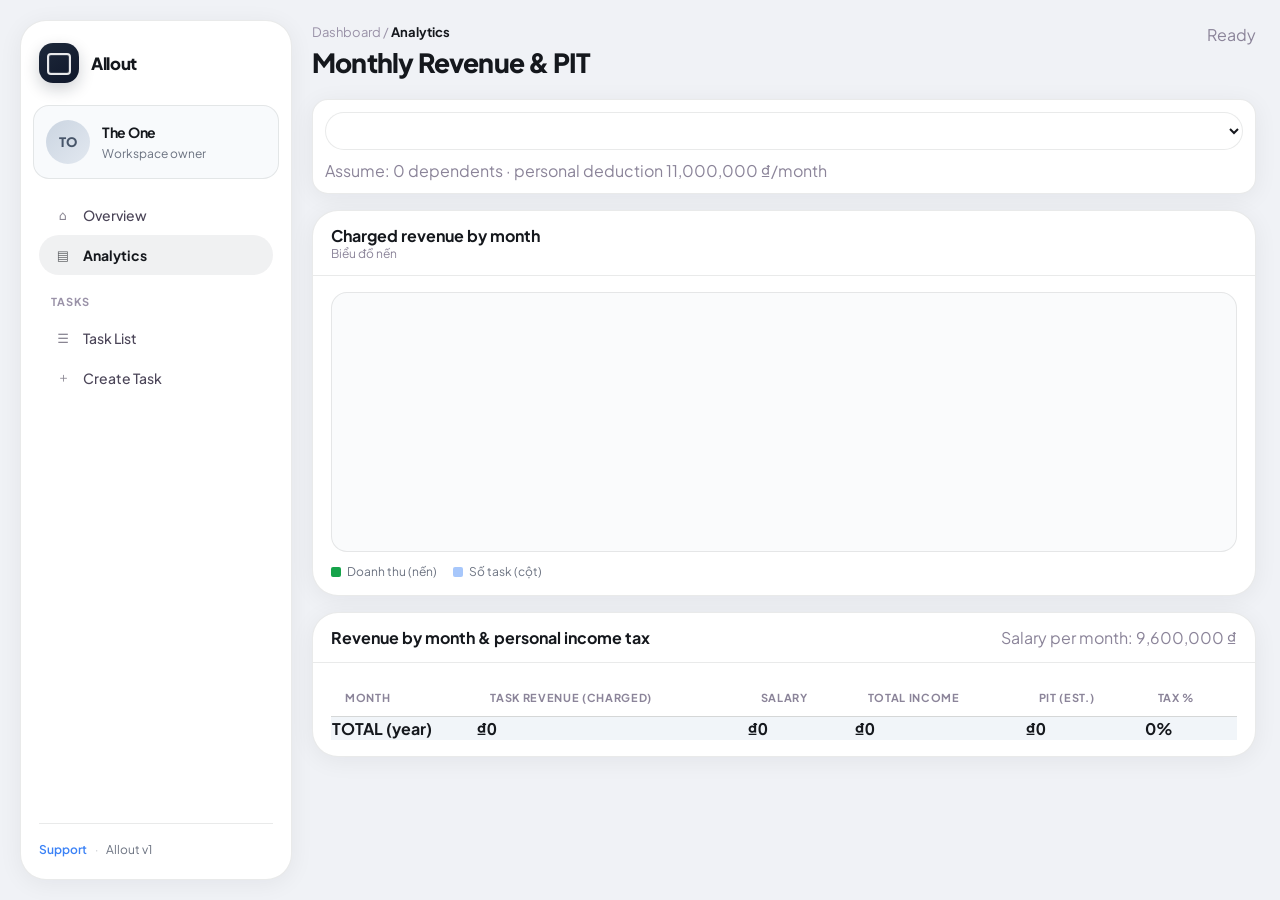
==== analytics.html @ 6cf0bbc7 "update ui" ====
<!doctype html>
<html lang="vi">
  <head>
    <meta charset="utf-8" />
    <meta name="viewport" content="width=device-width, initial-scale=1" />
    <title>Analytics · Monthly Revenue & PIT</title>
    
    <link rel="preconnect" href="https://fonts.googleapis.com" />
    <link rel="preconnect" href="https://fonts.gstatic.com" crossorigin />
    <link href="https://fonts.googleapis.com/css2?family=Plus+Jakarta+Sans:wght@400;500;600;700;800&display=swap" rel="stylesheet" />
    <link rel="stylesheet" href="app-theme.css" />

  </head>
  <body>
    <div class="layout">
      <!-- Sidebar -->
      <aside class="side">
        <div class="brand">
          <div class="logo logo--wallet" aria-hidden="true"></div>
          <span>Allout</span>
        </div>
        <div class="side-user">
          <div class="side-user__avatar" aria-hidden="true">TO</div>
          <div class="side-user__meta">
            <b class="side-user__name">The One</b>
            <span class="side-user__role">Workspace owner</span>
          </div>
        </div>
        <nav class="nav nav--stack">
          <a href="index.html"
            ><span class="nav__ic" aria-hidden="true">⌂</span> Overview</a
          >
          <a class="active" href="analytics.html"
            ><span class="nav__ic" aria-hidden="true">▤</span> Analytics</a
          >
          <h4>Tasks</h4>
          <a href="task.html"
            ><span class="nav__ic" aria-hidden="true">☰</span> Task List</a
          >
          <a href="task-new.html"
            ><span class="nav__ic" aria-hidden="true">＋</span> Create Task</a
          >
        </nav>
        <div class="side-foot">
          <a href="mailto:" class="side-foot__link">Support</a>
          <span class="side-foot__sep">·</span>
          <span>Allout v1</span>
        </div>
      </aside>

      <!-- Main -->
      <main class="content">
        <header class="page-head">
          <div>
            <div class="breadcrumbs">Dashboard / <b>Analytics</b></div>
            <h1 class="page-head__title">Monthly Revenue & PIT</h1>
          </div>
          <div class="muted" id="status">Loading…</div>
        </header>

        <!-- Filters -->
        <div class="filters">
          <select id="f_year"></select>
          <span class="muted"
            >Assume: 0 dependents · personal deduction 11,000,000 ₫/month</span
          >
        </div>

        <section class="panel" style="margin-bottom: 16px">
          <div class="panel-head">
            <div>
              <b>Charged revenue by month</b>
              <div class="muted" style="font-size: 12px">Biểu đồ nến</div>
            </div>
          </div>
          <div class="panel-body">
            <svg
              id="monthCandles"
              class="chart"
              viewBox="0 0 640 260"
              preserveAspectRatio="xMidYMid meet"
              role="img"
              aria-label="Doanh thu task theo tháng"></svg>
            <div class="chart-legend">
              <span><i></i> Doanh thu (nến)</span>
              <span><i class="sec"></i> Số task (cột)</span>
            </div>
          </div>
        </section>

        <section class="panel">
          <div class="panel-head">
            <b>Revenue by month & personal income tax</b>
            <span class="muted">Salary per month: 9,600,000 ₫</span>
          </div>
          <div class="panel-body table-wrap">
            <table>
              <thead>
                <tr>
                  <th>Month</th>
                  <th>Task revenue (charged)</th>
                  <th>Salary</th>
                  <th>Total income</th>
                  <th>PIT (est.)</th>
                  <th>Tax %</th>
                </tr>
              </thead>
              <tbody id="tbody"></tbody>
              <tfoot>
                <tr>
                  <td>TOTAL (year)</td>
                  <td class="money" id="t_rev">₫0</td>
                  <td class="money" id="t_salary">₫0</td>
                  <td class="money" id="t_total">₫0</td>
                  <td class="money" id="t_pit">₫0</td>
                  <td id="t_pct">0%</td>
                </tr>
              </tfoot>
            </table>
          </div>
        </section>
      </main>
    </div>

    <!-- Loader -->
    <div id="loader" class="loader" aria-live="polite" aria-busy="true">
      <div class="box">
        <div class="ring"></div>
        <div class="txt">Đang tải dữ liệu…</div>
      </div>
    </div>

    <script>
      // ====== CONFIG ======
      const PROJECT_URL = "https://zuitnapveubnhjumvdnt.supabase.co";
      const ANON_KEY =
        "eyJhbGciOiJIUzI1NiIsInR5cCI6IkpXVCJ9.eyJpc3MiOiJzdXBhYmFzZSIsInJlZiI6Inp1aXRuYXB2ZXVibmhqdW12ZG50Iiwicm9sZSI6ImFub24iLCJpYXQiOjE3NjAxMTcwMjEsImV4cCI6MjA3NTY5MzAyMX0.rjhf7gSNaATuKCuVBYBgVA8wmUisSyTcM25Qeexj5Gg";
      const BASE = `${PROJECT_URL}/rest/v1`;
      const HEADERS = { apikey: ANON_KEY, Authorization: `Bearer ${ANON_KEY}` };

      const SALARY_PER_MONTH = 9_600_000;
      const PERSONAL_DEDUCTION = 11_000_000; // per month

      let ROWS = [];

      // ====== Init ======
      init();
      async function init() {
        bindYearChange();
        await load();
      }

      function bindYearChange() {
        document.getElementById("f_year").addEventListener("change", paint);
      }

      // ====== Loader helpers ======
      function setLoading(on) {
        const L = document.getElementById("loader");
        L.classList.toggle("show", !!on);
        setStatus(on ? "Loading…" : "Ready");
      }
      function setStatus(t) {
        const el = document.getElementById("status");
        if (el) el.textContent = t;
      }

      // ====== Fetch ======
      async function load() {
        try {
          setLoading(true);
          const url = new URL(`${BASE}/task`);
          url.searchParams.set(
            "select",
            "id,date,price,is_charged"
          );
          url.searchParams.set("order", "date.asc");
          const res = await fetch(url, { headers: HEADERS });
          if (!res.ok) throw new Error("HTTP " + res.status);
          ROWS = await res.json();
          buildYearOptions(ROWS);
          paint();
        } catch (e) {
          console.error(e);
          setStatus("❌ API error: " + e.message);
        } finally {
          setLoading(false);
        }
      }

      function monthKey(d) {
        if (!d) return "";
        const dt = new Date(d + (String(d).length > 10 ? "" : "T00:00:00"));
        if (isNaN(dt)) return "";
        return `${dt.getFullYear()}-${String(dt.getMonth() + 1).padStart(
          2,
          "0"
        )}`;
      }
      function yearOf(d) {
        if (!d) return "";
        const dt = new Date(d + (String(d).length > 10 ? "" : "T00:00:00"));
        return isNaN(dt) ? "" : String(dt.getFullYear());
      }
      function prettyYM(y, m) {
        return `${String(m).padStart(2, "0")}/${y}`;
        }

      function buildYearOptions(rows) {
        const years = Array.from(
          new Set(rows.filter((r) => r.date).map((r) => yearOf(r.date)))
        )
          .filter(Boolean)
          .map((x) => +x)
          .sort((a, b) => b - a);
        const curYear = new Date().getFullYear();
        if (!years.includes(curYear)) years.unshift(curYear);

        const sel = document.getElementById("f_year");
        sel.innerHTML = years
          .map((y) => `<option value="${y}">${y}</option>`)
          .join("");
        sel.value = String(curYear);
      }

      // ====== PIT (Vietnam progressive, monthly, no dependents) ======
      function calcPITMonthly(gross) {
        const taxable = Math.max(0, (+gross || 0) - PERSONAL_DEDUCTION);
        if (taxable <= 0) return 0;
        const B = [
          [0, 5_000_000, 0.05],
          [5_000_000, 10_000_000, 0.1],
          [10_000_000, 18_000_000, 0.15],
          [18_000_000, 32_000_000, 0.2],
          [32_000_000, 52_000_000, 0.25],
          [52_000_000, 80_000_000, 0.3],
          [80_000_000, Infinity, 0.35],
        ];
        let tax = 0;
        for (const [l, u, rate] of B) {
          if (taxable > l) {
            const amt = Math.min(taxable, u) - l;
            tax += amt * rate;
          } else {
            break;
          }
        }
        return tax;
      }

      /** Nến doanh thu tháng + cột số task (đã charge) */
      function monthlyCandlestickChart(sel, seriesRev, seriesCnt, labels) {
        const svg = document.querySelector(sel);
        if (!svg) return;
        const W = 640;
        const H = 260;
        const P = 36;
        const splitY = 198;
        const volTop = 208;
        const volBot = H - 22;
        const n = seriesRev.length;
        svg.setAttribute("viewBox", `0 0 ${W} ${H}`);
        svg.innerHTML = "";
        if (n === 0) return;

        const ohlc = seriesRev.map((c, i) => {
          const o = i > 0 ? seriesRev[i - 1] : c;
          const h = Math.max(o, c) * 1.03 + (Math.max(o, c) === 0 ? 1 : 0);
          const l = Math.max(0, Math.min(o, c) * 0.97);
          return { o, c, h, l };
        });
        const maxH = Math.max(1, ...ohlc.map((x) => x.h));
        const maxVol = Math.max(1, ...seriesCnt);

        const xAt = (i) =>
          P + (n <= 1 ? (W - P * 2) / 2 : (i / (n - 1)) * (W - P * 2));
        const yPrice = (v) => splitY - 10 - (v / maxH) * (splitY - P - 18);
        const yVolBase = (v) => volBot - (v / maxVol) * (volBot - volTop);

        for (let g = 0; g <= 4; g++) {
          const y = P + ((splitY - P - 18) * g) / 4;
          svg.insertAdjacentHTML(
            "beforeend",
            `<line class="grid-line" x1="${P}" y1="${y}" x2="${
              W - P
            }" y2="${y}" />`,
          );
        }
        svg.insertAdjacentHTML(
          "beforeend",
          `<line class="vol-axis" x1="${P}" y1="${volBot}" x2="${
            W - P
          }" y2="${volBot}" />`,
        );

        const slot = n <= 1 ? W - P * 2 : (W - P * 2) / (n - 1);
        const cw = Math.min(14, slot * 0.45);

        ohlc.forEach((x, i) => {
          const cx = xAt(i);
          const yHi = yPrice(x.h);
          const yLo = yPrice(x.l);
          const yO = yPrice(x.o);
          const yC = yPrice(x.c);
          const top = Math.min(yO, yC);
          const bot = Math.max(yO, yC);
          const up = x.c >= x.o;
          const cls = up ? "candle-up" : "candle-down";
          svg.insertAdjacentHTML(
            "beforeend",
            `<line class="wick" x1="${cx}" y1="${yHi}" x2="${cx}" y2="${yLo}" />`,
          );
          const bh = Math.max(2.5, bot - top);
          svg.insertAdjacentHTML(
            "beforeend",
            `<rect class="${cls}" x="${cx - cw / 2}" y="${top}" width="${cw}" height="${bh}" rx="1.5" />`,
          );
          const vb = yVolBase(seriesCnt[i]);
          const vh = volBot - vb;
          svg.insertAdjacentHTML(
            "beforeend",
            `<rect class="vol-bar" x="${cx - cw / 2}" y="${vb}" width="${cw}" height="${vh}" rx="1" />`,
          );
        });

        labels.forEach((lab, i) => {
          const x = xAt(i);
          svg.insertAdjacentHTML(
            "beforeend",
            `<text x="${x}" y="${
              H - 5
            }" text-anchor="middle" font-size="9" fill="#8b8499">${lab}</text>`,
          );
        });
      }

      // ====== Paint ======
      function paint() {
        const year = +document.getElementById("f_year").value || new Date().getFullYear();
        const rows = ROWS.filter((r) => r.is_charged && yearOf(r.date) === String(year));

        const revByMonth = new Map();
        const cntByMonth = new Map();
        for (let m = 1; m <= 12; m++) {
          revByMonth.set(m, 0);
          cntByMonth.set(m, 0);
        }
        rows.forEach((r) => {
          if (!r.date) return;
          const dt = new Date(r.date + (String(r.date).length > 10 ? "" : "T00:00:00"));
          if (isNaN(dt)) return;
          const m = dt.getMonth() + 1;
          revByMonth.set(m, (revByMonth.get(m) || 0) + (+r.price || 0));
          cntByMonth.set(m, (cntByMonth.get(m) || 0) + 1);
        });

        const tb = document.getElementById("tbody");
        tb.innerHTML = "";

        let sumRev = 0;
        let sumSalary = 0;
        let sumTotal = 0;
        let sumPIT = 0;

        for (let m = 1; m <= 12; m++) {
          const rev = revByMonth.get(m) || 0;
          const sal = SALARY_PER_MONTH;
          const total = rev + sal;
          const pit = calcPITMonthly(total);
          const pct = total > 0 ? (pit / total) * 100 : 0;

          sumRev += rev;
          sumSalary += sal;
          sumTotal += total;
          sumPIT += pit;

          const tr = document.createElement("tr");
          tr.innerHTML = `
            <td>${prettyYM(year, m)}</td>
            <td class="money">${formatVND(rev)}</td>
            <td class="money">${formatVND(sal)}</td>
            <td class="money">${formatVND(total)}</td>
            <td class="money">${formatVND(pit)}</td>
            <td>${pct.toFixed(1)}%</td>
          `;
          tb.appendChild(tr);
        }

        const revs = [];
        const cnts = [];
        const labs = [];
        for (let m = 1; m <= 12; m++) {
          revs.push(revByMonth.get(m) || 0);
          cnts.push(cntByMonth.get(m) || 0);
          labs.push(prettyYM(year, m));
        }
        monthlyCandlestickChart("#monthCandles", revs, cnts, labs);

        document.getElementById("t_rev").textContent = formatVND(sumRev);
        document.getElementById("t_salary").textContent = formatVND(sumSalary);
        document.getElementById("t_total").textContent = formatVND(sumTotal);
        document.getElementById("t_pit").textContent = formatVND(sumPIT);
        const eff = sumTotal > 0 ? (sumPIT / sumTotal) * 100 : 0;
        document.getElementById("t_pct").textContent = `${eff.toFixed(1)}%`;
      }

      // ====== Utils ======
      const _VND_FORMATTER = new Intl.NumberFormat("vi-VN", {
        style: "currency",
        currency: "VND",
        maximumFractionDigits: 0,
      });
      function formatVND(n) {
        if (n == null || n === "") return "₫0";
        const v = +n || 0;
        return _VND_FORMATTER.format(v);
      }
    </script>
  </body>
  </html>
---- app-theme.css ----
/* Allout — iBanko-inspired banking dashboard (neutral + hero card) */

:root {
  --bg-page: #f0f2f6;
  --panel: #ffffff;
  --panel-solid: #ffffff;
  --ink: #15181d;
  --muted: #6b7280;
  --line: rgba(21, 24, 29, 0.09);
  --primary: #16a34a;
  --primary-2: #22c55e;
  --primary-soft: rgba(22, 163, 74, 0.12);
  --chip: rgba(22, 163, 74, 0.1);
  --chip-ink: #166534;
  --accent-blue: #3b82f6;
  --accent-mint: #22c55e;
  --accent-warm: #fb923c;
  --good: #16a34a;
  --warn: #f59e0b;
  --bad: #ef4444;
  --hero-bg: linear-gradient(135deg, #1e293b 0%, #0f172a 50%, #111827 100%);
  --stat-mint: #dff6e8;
  --stat-mint-ink: #0d5c3d;
  --stat-peach: #fff0e8;
  --stat-peach-ink: #c2410c;
  --stat-sky: #e8f1ff;
  --stat-sky-ink: #1d4ed8;
  --radius: 26px;
  --radius-sm: 16px;
  --shadow: 0 4px 24px rgba(15, 23, 42, 0.06);
  --shadow-lg: 0 16px 48px rgba(15, 23, 42, 0.1);
}

*,
*::before,
*::after {
  box-sizing: border-box;
}

html,
body {
  height: 100%;
}

body {
  margin: 0;
  font-family:
    "Plus Jakarta Sans",
    system-ui,
    -apple-system,
    "Segoe UI",
    Roboto,
    sans-serif;
  background: var(--bg-page);
  color: var(--ink);
}

a {
  color: inherit;
  text-decoration: none;
}

/* ----- App shell ----- */
.layout {
  display: grid;
  grid-template-columns: 272px 1fr;
  min-height: 100vh;
  padding: 20px;
  gap: 20px;
}

.side {
  position: sticky;
  top: 20px;
  align-self: start;
  height: calc(100vh - 40px);
  padding: 22px 18px;
  background: var(--panel-solid);
  border: 1px solid var(--line);
  border-radius: var(--radius);
  box-shadow: var(--shadow);
  overflow: auto;
  display: flex;
  flex-direction: column;
  gap: 0;
}

.brand {
  display: flex;
  align-items: center;
  gap: 12px;
  font-weight: 800;
  font-size: 1.05rem;
  margin-bottom: 22px;
  letter-spacing: -0.02em;
}

.brand .logo {
  width: 40px;
  height: 40px;
  border-radius: 14px;
  background: linear-gradient(145deg, #1e293b, #0f172a);
  box-shadow: 0 6px 16px rgba(15, 23, 42, 0.2);
  position: relative;
}

.brand .logo--wallet::after {
  content: "";
  position: absolute;
  inset: 10px 8px 8px 8px;
  border-radius: 4px;
  border: 2px solid rgba(255, 255, 255, 0.9);
  box-shadow: 0 0 0 1px rgba(255, 255, 255, 0.15) inset;
}

.nav a {
  display: flex;
  align-items: center;
  gap: 10px;
  padding: 11px 14px;
  border-radius: 999px;
  color: #4b4558;
  font-weight: 500;
  font-size: 14px;
  transition:
    background 0.15s ease,
    color 0.15s ease;
}

.nav a:hover {
  background: rgba(26, 21, 35, 0.04);
  color: var(--ink);
}

.nav a.active {
  background: rgba(15, 23, 42, 0.06);
  color: var(--ink);
  font-weight: 700;
}

.nav--stack {
  flex: 1;
}

.nav__ic {
  width: 1.25rem;
  text-align: center;
  opacity: 0.65;
  font-size: 13px;
}

.side-user {
  display: flex;
  align-items: center;
  gap: 12px;
  padding: 14px 12px;
  margin: 0 -6px 16px;
  border-radius: var(--radius-sm);
  background: #f8fafc;
  border: 1px solid var(--line);
}

.side-user__avatar {
  width: 44px;
  height: 44px;
  border-radius: 50%;
  background: linear-gradient(135deg, #cbd5e1, #e2e8f0);
  color: #475569;
  font-size: 13px;
  font-weight: 800;
  display: grid;
  place-items: center;
  flex-shrink: 0;
}

.side-user__meta {
  min-width: 0;
}

.side-user__name {
  display: block;
  font-size: 14px;
  font-weight: 700;
  letter-spacing: -0.02em;
}

.side-user__role {
  font-size: 12px;
  color: var(--muted);
}

.side-foot {
  margin-top: auto;
  padding-top: 18px;
  border-top: 1px solid var(--line);
  font-size: 12px;
  color: var(--muted);
  display: flex;
  align-items: center;
  gap: 8px;
  flex-wrap: wrap;
}

.side-foot__link {
  color: var(--accent-blue);
  font-weight: 600;
}

.side-foot__sep {
  opacity: 0.4;
}

.nav h4 {
  margin: 20px 12px 10px;
  font-size: 11px;
  color: #9a92a8;
  text-transform: uppercase;
  letter-spacing: 0.08em;
  font-weight: 700;
}

.content {
  padding: 4px 4px 48px 0;
  min-width: 0;
}

.content--split {
  display: grid;
  grid-template-columns: 1fr minmax(300px, 380px);
  gap: 22px;
  align-items: start;
}

.content--task {
  max-width: 1400px;
}

/* ----- Dashboard bento ----- */
.dash-hero-row {
  display: grid;
  grid-template-columns: 1fr minmax(240px, 280px);
  gap: 18px;
  align-items: stretch;
  margin-bottom: 18px;
}

.dash-hero-row .hero-card {
  margin-bottom: 0;
}

.dash-hero-side {
  display: flex;
  flex-direction: column;
  gap: 14px;
}

.widget-compact .hd {
  padding: 12px 16px;
  font-size: 13px;
}

.widget-compact .bd {
  padding: 14px 16px;
}

.wprog__pct {
  font-size: 28px;
  font-weight: 800;
  letter-spacing: -0.03em;
  color: var(--ink);
}

.wprog__bar {
  height: 8px;
  border-radius: 999px;
  background: #e2e8f0;
  margin: 10px 0 8px;
  overflow: hidden;
}

.wprog__bar > span {
  display: block;
  height: 100%;
  border-radius: 999px;
  background: linear-gradient(90deg, var(--primary), var(--primary-2));
  transition: width 0.35s ease;
}

.wprog__sub {
  font-size: 12px;
}

.wrisk__amt {
  font-size: 20px;
  font-weight: 800;
  letter-spacing: -0.02em;
}

.dash-bento {
  display: grid;
  grid-template-columns: repeat(2, minmax(0, 1fr));
  gap: 16px;
  margin-bottom: 18px;
}

.dash-bento .card .hd {
  font-size: 13px;
}

.dash-bento .card .bd {
  min-height: 120px;
  max-height: 220px;
  overflow-y: auto;
}

.wbar-row {
  display: grid;
  grid-template-columns: minmax(0, 1fr) 2fr auto;
  gap: 10px;
  align-items: center;
  margin-bottom: 10px;
  font-size: 12px;
}

.wbar-row__lbl {
  white-space: nowrap;
  overflow: hidden;
  text-overflow: ellipsis;
}

.wbar-row__track {
  height: 6px;
  background: #e2e8f0;
  border-radius: 999px;
  overflow: hidden;
}

.wbar-row__track > span {
  display: block;
  height: 100%;
  border-radius: 999px;
  background: var(--accent-blue);
}

.wbar-row__n {
  font-weight: 700;
  font-variant-numeric: tabular-nums;
  color: var(--muted);
  font-size: 11px;
}

.wup-row {
  display: grid;
  grid-template-columns: 78px 1fr auto;
  gap: 8px;
  align-items: center;
  padding: 8px 0;
  border-bottom: 1px solid var(--line);
  font-size: 12px;
  color: inherit;
  text-decoration: none;
  transition: background 0.12s;
  margin: 0 -4px;
  padding-left: 4px;
  padding-right: 4px;
  border-radius: 8px;
}

.wup-row:last-child {
  border-bottom: 0;
}

.wup-row:hover {
  background: #f8fafc;
}

.wup-row__d {
  color: var(--muted);
  font-size: 11px;
}

.wup-row__n {
  font-weight: 600;
  white-space: nowrap;
  overflow: hidden;
  text-overflow: ellipsis;
}

.wup-row__p {
  font-size: 11px;
}

.fchip {
  display: inline-flex;
  align-items: center;
  padding: 6px 11px;
  margin: 0 6px 6px 0;
  border-radius: 999px;
  background: #f1f5f9;
  font-size: 11px;
  font-weight: 600;
  color: #475569;
}

.catmix-row {
  display: grid;
  grid-template-columns: minmax(0, 90px) 1fr auto;
  gap: 8px;
  align-items: center;
  margin-bottom: 8px;
  font-size: 11px;
}

.catmix-row__k {
  white-space: nowrap;
  overflow: hidden;
  text-overflow: ellipsis;
}

.catmix-row__bar {
  height: 8px;
  background: #e2e8f0;
  border-radius: 999px;
  overflow: hidden;
}

.catmix-row__bar > span {
  display: block;
  height: 100%;
  border-radius: 999px;
  min-width: 2px;
}

.catmix-row__v {
  font-size: 10px;
  font-weight: 700;
}

.dash-shortcuts {
  display: flex;
  flex-direction: column;
  gap: 8px;
}

.shortcut-btn {
  display: flex;
  align-items: center;
  justify-content: center;
  padding: 10px 14px;
  border-radius: var(--radius-sm);
  border: 1px solid var(--line);
  font-weight: 600;
  font-size: 13px;
  color: var(--ink);
  background: #f8fafc;
  transition:
    background 0.15s,
    border-color 0.15s;
}

.shortcut-btn:hover {
  background: #f1f5f9;
  border-color: rgba(15, 23, 42, 0.12);
}

/* ----- Task list layout ----- */
.task-kpi-strip {
  display: grid;
  grid-template-columns: repeat(4, minmax(0, 1fr));
  gap: 14px;
  margin-bottom: 18px;
}

.task-kpi {
  background: var(--panel-solid);
  border: 1px solid var(--line);
  border-radius: var(--radius-sm);
  padding: 14px 16px;
  box-shadow: var(--shadow);
}

.task-kpi__lbl {
  display: block;
  font-size: 11px;
  font-weight: 600;
  color: var(--muted);
  text-transform: uppercase;
  letter-spacing: 0.04em;
  margin-bottom: 6px;
}

.task-kpi b {
  font-size: 22px;
  font-weight: 800;
  letter-spacing: -0.03em;
}

.task-layout {
  display: grid;
  grid-template-columns: 1fr minmax(280px, 320px);
  gap: 22px;
  align-items: start;
}

.task-main-col {
  min-width: 0;
}

.task-rail .card {
  margin-bottom: 0;
}

.task-rail {
  display: flex;
  flex-direction: column;
  gap: 16px;
}

.rail-list {
  display: flex;
  flex-direction: column;
  gap: 0;
}

.rail-item {
  display: flex;
  justify-content: space-between;
  align-items: flex-start;
  gap: 10px;
  padding: 10px 0;
  border-bottom: 1px solid var(--line);
  font-size: 12px;
  text-decoration: none;
  color: inherit;
}

.rail-item:last-child {
  border-bottom: 0;
}

.rail-item:hover .rail-item__t {
  color: var(--accent-blue);
}

.rail-item__t {
  font-weight: 600;
  display: -webkit-box;
  -webkit-line-clamp: 2;
  -webkit-box-orient: vertical;
  overflow: hidden;
  line-height: 1.35;
}

.rail-item__m {
  font-size: 10px;
  color: var(--muted);
  margin-top: 2px;
}

.rail-item__p {
  font-weight: 700;
  white-space: nowrap;
  font-size: 11px;
}

.task-card .task-card__top {
  display: flex;
  justify-content: space-between;
  align-items: flex-start;
  gap: 8px;
  margin-bottom: 8px;
}

.task-card h3 {
  margin: 0 0 8px;
  font-size: 16px;
  line-height: 1.35;
}

.task-card h3 a {
  color: inherit;
  text-decoration: none;
}

.task-card h3 a:hover {
  color: var(--accent-blue);
}

.task-card__foot {
  display: flex;
  flex-wrap: wrap;
  gap: 8px;
  margin-top: 12px;
  padding-top: 12px;
  border-top: 1px solid var(--line);
}

.btn--sm {
  padding: 6px 12px;
  font-size: 12px;
  border-radius: 999px;
}

.topbar {
  display: flex;
  flex-wrap: wrap;
  gap: 14px;
  align-items: center;
  justify-content: space-between;
  margin-bottom: 16px;
}

.breadcrumbs {
  font-size: 13px;
  color: #9a92a8;
}

.breadcrumbs b {
  color: var(--ink);
  font-weight: 700;
}

.title {
  display: flex;
  align-items: center;
  gap: 10px;
  flex-wrap: wrap;
}

.title h1 {
  margin: 6px 0 0;
  font-size: clamp(1.35rem, 2.5vw, 1.75rem);
  font-weight: 800;
  letter-spacing: -0.03em;
}

.toolbar {
  display: flex;
  gap: 10px;
  align-items: center;
  flex-wrap: wrap;
}

.search {
  min-width: 260px;
  flex: 1;
  max-width: 420px;
  background: var(--panel-solid);
  border: 1px solid var(--line);
  border-radius: 999px;
  padding: 11px 18px;
  font: inherit;
  font-size: 14px;
  box-shadow: 0 2px 12px rgba(26, 21, 35, 0.04);
  outline: none;
  transition:
    border-color 0.15s,
    box-shadow 0.15s;
}

.search:focus {
  border-color: rgba(22, 163, 74, 0.35);
  box-shadow: 0 0 0 3px var(--primary-soft);
}

.btn {
  border: 1px solid var(--line);
  background: var(--panel-solid);
  border-radius: 999px;
  padding: 9px 16px;
  cursor: pointer;
  font: inherit;
  font-weight: 600;
  font-size: 13px;
  color: var(--ink);
  box-shadow: 0 2px 8px rgba(26, 21, 35, 0.04);
  transition:
    transform 0.08s ease,
    box-shadow 0.15s ease;
}

.btn:hover {
  box-shadow: 0 4px 16px rgba(26, 21, 35, 0.07);
}

.btn:active {
  transform: scale(0.98);
}

.btn.primary {
  background: linear-gradient(135deg, var(--primary), var(--primary-2));
  border-color: transparent;
  color: #fff;
  box-shadow: 0 6px 20px rgba(22, 163, 74, 0.28);
}

.btn.primary:hover {
  box-shadow: 0 8px 26px rgba(22, 163, 74, 0.35);
}

.btn.danger {
  background: rgba(239, 68, 68, 0.12);
  border-color: rgba(239, 68, 68, 0.25);
  color: #b91c1c;
}

.filters {
  display: flex;
  flex-wrap: wrap;
  gap: 10px;
  background: var(--panel-solid);
  border: 1px solid var(--line);
  border-radius: var(--radius-sm);
  padding: 12px;
  box-shadow: var(--shadow);
  margin-top: 8px;
  margin-bottom: 16px;
}

.filters select {
  border: 1px solid var(--line);
  background: var(--panel-solid);
  border-radius: 999px;
  padding: 9px 14px;
  min-width: 150px;
  font: inherit;
  font-size: 13px;
}

.filters .grow {
  flex: 1;
}

.panel,
.card {
  background: var(--panel-solid);
  border: 1px solid var(--line);
  border-radius: var(--radius);
  box-shadow: var(--shadow);
}

.panel-head {
  display: flex;
  align-items: center;
  justify-content: space-between;
  padding: 14px 18px;
  border-bottom: 1px solid var(--line);
  gap: 12px;
  flex-wrap: wrap;
}

.panel-body {
  padding: 16px 18px;
}

.tabs {
  display: flex;
  gap: 8px;
  flex-wrap: wrap;
}

.tabs button {
  border: 0;
  background: rgba(26, 21, 35, 0.05);
  color: #4b4558;
  padding: 8px 14px;
  border-radius: 999px;
  cursor: pointer;
  font: inherit;
  font-weight: 600;
  font-size: 13px;
  transition: background 0.15s;
}

.tabs button.active {
  background: rgba(15, 23, 42, 0.08);
  color: var(--ink);
}

.kpi {
  display: grid;
  grid-template-columns: repeat(4, minmax(0, 1fr));
  gap: 14px;
}

.kcard {
  background: var(--panel-solid);
  border: 1px solid var(--line);
  border-radius: var(--radius-sm);
  box-shadow: var(--shadow);
  padding: 16px;
}

.kname {
  font-size: 12px;
  color: var(--muted);
  font-weight: 600;
}

.kval {
  font-size: 24px;
  font-weight: 800;
  letter-spacing: -0.03em;
  margin-top: 6px;
}

.kdelta {
  font-size: 12px;
  color: var(--accent-mint);
  font-weight: 600;
  margin-top: 6px;
}

.chart {
  width: 100%;
  height: 260px;
  border-radius: var(--radius-sm);
  background: #fafbfc;
  border: 1px solid var(--line);
}

.chart .grid-line {
  stroke: rgba(15, 23, 42, 0.06);
}

.chart .candle-up {
  fill: #16a34a;
  stroke: #15803d;
}

.chart .candle-down {
  fill: #94a3b8;
  stroke: #64748b;
}

.chart .wick {
  stroke: rgba(15, 23, 42, 0.22);
  stroke-width: 1.2;
}

.chart .vol-bar {
  fill: rgba(59, 130, 246, 0.35);
}

.chart .vol-axis {
  stroke: rgba(15, 23, 42, 0.08);
}

.chart-legend {
  display: flex;
  gap: 16px;
  flex-wrap: wrap;
  font-size: 12px;
  color: var(--muted);
  margin-top: 8px;
}

.chart-legend span {
  display: inline-flex;
  align-items: center;
  gap: 6px;
}

.chart-legend i {
  width: 10px;
  height: 10px;
  border-radius: 2px;
  background: #16a34a;
}

.chart-legend i.sec {
  background: rgba(59, 130, 246, 0.45);
}

.report-chart-grid {
  display: grid;
  grid-template-columns: minmax(200px, 280px) 1fr;
  gap: 22px;
  align-items: start;
}

.stat-big {
  font-size: clamp(2rem, 4vw, 2.5rem);
  font-weight: 800;
  letter-spacing: -0.04em;
  line-height: 1.1;
  color: var(--ink);
}

@media (max-width: 768px) {
  .report-chart-grid {
    grid-template-columns: 1fr;
  }
}

.table-wrap {
  width: 100%;
  overflow: auto;
}

table {
  width: 100%;
  border-collapse: collapse;
}

thead th {
  position: sticky;
  top: 0;
  background: rgba(255, 255, 255, 0.95);
  text-align: left;
  padding: 12px 14px;
  font-size: 11px;
  text-transform: uppercase;
  letter-spacing: 0.06em;
  color: #8b8499;
  font-weight: 700;
  border-bottom: 1px solid var(--line);
}

tbody td {
  padding: 13px 14px;
  border-bottom: 1px dashed rgba(26, 21, 35, 0.07);
  font-size: 14px;
  vertical-align: top;
}

tbody tr:hover {
  background: rgba(15, 23, 42, 0.03);
}

tbody tr.tr--detail {
  cursor: pointer;
}

.table-task-link {
  color: inherit;
  text-decoration: none;
  font-weight: 700;
}

.table-task-link:hover {
  color: var(--accent-blue);
  text-decoration: underline;
}

tfoot td {
  font-weight: 700;
  background: #f1f5f9;
}

.money {
  font-variant-numeric: tabular-nums;
  white-space: nowrap;
}

.mono {
  font-family: ui-monospace, SFMono-Regular, Menlo, Monaco, Consolas, monospace;
}

.state {
  display: inline-flex;
  align-items: center;
  gap: 6px;
  padding: 5px 10px;
  border-radius: 999px;
  font-size: 12px;
  font-weight: 600;
}

.state.ok {
  background: rgba(16, 185, 129, 0.14);
  color: #047857;
}

.state.no {
  background: rgba(239, 68, 68, 0.12);
  color: #b91c1c;
}

.state.btnlike {
  cursor: pointer;
  user-select: none;
  transition: transform 0.06s ease;
}

.state.btnlike:active {
  transform: scale(0.97);
}

.muted {
  color: #8b8499;
}

.hidden {
  display: none !important;
}

.card .hd {
  padding: 16px 18px;
  border-bottom: 1px solid var(--line);
  display: flex;
  align-items: center;
  justify-content: space-between;
}

.card .bd {
  padding: 16px 18px;
}

/* Task board */
.seg {
  display: flex;
  background: var(--panel-solid);
  border: 1px solid var(--line);
  border-radius: 999px;
  overflow: hidden;
  box-shadow: 0 2px 8px rgba(26, 21, 35, 0.04);
}

.seg button {
  padding: 9px 16px;
  border: 0;
  background: transparent;
  cursor: pointer;
  color: #4b4558;
  font: inherit;
  font-weight: 600;
  font-size: 13px;
}

.seg button[aria-pressed="true"] {
  background: var(--primary-soft);
  color: var(--chip-ink);
}

.chip {
  padding: 6px 12px;
  background: var(--chip);
  border-radius: 999px;
  font-size: 12px;
  font-weight: 700;
  color: var(--chip-ink);
}

.grid {
  display: grid;
  grid-template-columns: repeat(auto-fill, minmax(260px, 1fr));
  gap: 14px;
  padding: 16px;
}

.grid .card {
  border-radius: var(--radius-sm);
  padding: 16px;
}

.badge {
  display: inline-flex;
  gap: 6px;
  align-items: center;
  padding: 4px 10px;
  border-radius: 999px;
  background: var(--primary-soft);
  color: var(--chip-ink);
  font-size: 12px;
  font-weight: 700;
}

.meta {
  display: flex;
  justify-content: space-between;
  align-items: center;
  margin: 10px 0;
  color: #8b8499;
  font-size: 12px;
}

.people {
  display: flex;
}

.avatar {
  width: 24px;
  height: 24px;
  border-radius: 50%;
  background: linear-gradient(135deg, #c4b5fd, #fbcfe8);
  border: 2px solid #fff;
  margin-left: -6px;
}

.card h3 {
  margin: 10px 0 6px;
  font-size: 16px;
  font-weight: 700;
}

.card p {
  margin: 0;
  color: #5c5568;
  font-size: 13px;
  line-height: 1.45;
}

.link {
  display: flex;
  gap: 8px;
  margin-top: 10px;
}

.pill {
  padding: 6px 10px;
  background: rgba(26, 21, 35, 0.05);
  border-radius: 10px;
  font-size: 12px;
  color: #4b4558;
  text-decoration: none;
}

tbody tr.total-row {
  background: #f1f5f9;
  font-weight: 700;
}

tbody tr.total-row td {
  border-bottom: 0;
}

tbody tr.total-row .total-label {
  text-align: right;
  color: #4b4558;
}

/* Forms */
form {
  display: grid;
  grid-template-columns: 1fr 1fr;
  gap: 14px;
}

.row-1 {
  grid-column: 1 / -1;
}

label {
  display: block;
  font-size: 12px;
  color: #8b8499;
  margin-bottom: 6px;
  font-weight: 600;
}

input,
select,
textarea {
  width: 100%;
  padding: 11px 14px;
  border-radius: var(--radius-sm);
  border: 1px solid var(--line);
  background: var(--panel-solid);
  color: var(--ink);
  font: inherit;
}

textarea {
  min-height: 96px;
  resize: vertical;
}

input.money-input {
  font-variant-numeric: tabular-nums;
  letter-spacing: 0.02em;
}

.inline {
  display: flex;
  gap: 8px;
  align-items: center;
}

.hint {
  font-size: 12px;
  color: #9a92a8;
}

.actions {
  grid-column: 1 / -1;
  display: flex;
  gap: 10px;
  justify-content: flex-end;
  margin-top: 6px;
}

.link-row {
  display: flex;
  gap: 10px;
}

.link-row input[type="text"] {
  flex: 1;
}

.sep {
  height: 1px;
  background: var(--line);
  grid-column: 1 / -1;
  margin: 4px 0;
}

/* Loader */
.loader {
  position: fixed;
  inset: 0;
  display: grid;
  place-items: center;
  background: rgba(255, 255, 255, 0.55);
  backdrop-filter: blur(6px);
  z-index: 999;
  opacity: 0;
  pointer-events: none;
  transition: opacity 0.2s ease;
}

.loader.show {
  opacity: 1;
  pointer-events: auto;
}

.loader .box {
  display: flex;
  flex-direction: column;
  align-items: center;
  gap: 10px;
  background: var(--panel-solid);
  border: 1px solid var(--line);
  border-radius: var(--radius-sm);
  padding: 20px 24px;
  box-shadow: var(--shadow-lg);
}

.loader .txt {
  font-size: 13px;
  color: var(--muted);
  font-weight: 500;
}

@keyframes spin {
  to {
    transform: rotate(360deg);
  }
}

.loader .ring {
  width: 40px;
  height: 40px;
  border-radius: 50%;
  border: 3px solid rgba(22, 163, 74, 0.2);
  border-top-color: var(--primary);
  animation: spin 0.9s linear infinite;
}

/* Skeleton */
.skel {
  position: relative;
  overflow: hidden;
  background: rgba(15, 23, 42, 0.06);
  border-radius: 10px;
}

.skel::after {
  content: "";
  position: absolute;
  inset: 0;
  background: linear-gradient(
    90deg,
    rgba(255, 255, 255, 0) 0%,
    rgba(255, 255, 255, 0.6) 50%,
    rgba(255, 255, 255, 0) 100%
  );
  transform: translateX(-100%);
  animation: shimmer 1.2s infinite;
}

@keyframes shimmer {
  to {
    transform: translateX(100%);
  }
}

@keyframes fadeUp {
  from {
    opacity: 0;
    transform: translateY(8px);
  }
  to {
    opacity: 1;
    transform: none;
  }
}

@keyframes pop {
  from {
    opacity: 0;
    transform: scale(0.98);
  }
  to {
    opacity: 1;
    transform: scale(1);
  }
}

.anim {
  opacity: 0;
  transform: translateY(8px);
}

.anim.in {
  animation: fadeUp 0.35s ease var(--d, 0ms) both;
}

.chart-anim {
  opacity: 0;
  transform: scale(0.98);
}

.chart-anim.in {
  animation: pop 0.35s ease 0.05s both;
}

/* Toast */
.toast {
  position: fixed;
  right: 20px;
  bottom: 20px;
  padding: 14px 18px;
  border-radius: var(--radius-sm);
  color: #fff;
  box-shadow: var(--shadow-lg);
  display: none;
  font-weight: 600;
  font-size: 14px;
  z-index: 1000;
}

.toast.ok {
  background: linear-gradient(135deg, var(--good), #34d399);
}

.toast.err {
  background: linear-gradient(135deg, #ef4444, #f87171);
}

/* Dialogs */
dialog.export-dlg {
  border: none;
  border-radius: var(--radius);
  padding: 0;
  max-width: 720px;
  width: clamp(320px, 92vw, 720px);
  background: var(--panel-solid);
  box-shadow: var(--shadow-lg);
}

dialog.export-dlg::backdrop {
  background: rgba(26, 21, 35, 0.25);
  backdrop-filter: blur(4px);
}

.export-dlg__head {
  padding: 16px 20px;
  border-bottom: 1px solid var(--line);
  display: flex;
  align-items: center;
  justify-content: space-between;
  gap: 12px;
  flex-wrap: wrap;
}

.export-dlg__body {
  padding: 16px 20px;
  max-height: min(60vh, 480px);
  overflow: auto;
}

.export-dlg__body pre {
  margin: 0;
  white-space: pre-wrap;
  font-family: ui-monospace, SFMono-Regular, Menlo, Monaco, Consolas, monospace;
  font-size: 12px;
  line-height: 1.5;
  color: #3d3649;
}

dialog:not(.export-dlg) {
  border: none;
  border-radius: var(--radius);
  padding: 20px;
  box-shadow: var(--shadow-lg);
  background: var(--panel-solid);
}

/* ----- Dashboard (index) — iBanko-style ----- */
.dash-main {
  min-width: 0;
}

.dash-header {
  display: flex;
  flex-wrap: wrap;
  align-items: center;
  justify-content: space-between;
  gap: 16px;
  margin-bottom: 8px;
}

.dash-header__hello {
  font-size: clamp(1.45rem, 3vw, 2rem);
  font-weight: 800;
  letter-spacing: -0.03em;
  margin: 0;
}

.dash-header__center {
  flex: 1;
  display: flex;
  justify-content: center;
  min-width: 200px;
}

.select-account {
  appearance: none;
  padding: 10px 38px 10px 18px;
  border-radius: 999px;
  border: 1px solid var(--line);
  background: var(--panel-solid);
  font: inherit;
  font-weight: 600;
  font-size: 13px;
  box-shadow: var(--shadow);
  cursor: pointer;
  background-image: url("data:image/svg+xml,%3Csvg xmlns='http://www.w3.org/2000/svg' width='12' height='12' viewBox='0 0 12 12'%3E%3Cpath fill='%236b7280' d='M3 4.5L6 8l3-3.5'/%3E%3C/svg%3E");
  background-repeat: no-repeat;
  background-position: right 14px center;
}

.dash-header__actions {
  display: flex;
  align-items: center;
  gap: 10px;
  flex-wrap: wrap;
}

.icon-btn {
  width: 42px;
  height: 42px;
  border-radius: 50%;
  border: 1px solid var(--line);
  background: var(--panel-solid);
  cursor: pointer;
  display: grid;
  place-items: center;
  font-size: 17px;
  color: var(--muted);
  transition:
    box-shadow 0.15s,
    border-color 0.15s;
}

.icon-btn:hover {
  border-color: rgba(15, 23, 42, 0.14);
  box-shadow: var(--shadow);
}

.hero-card {
  background: var(--hero-bg);
  border-radius: var(--radius);
  padding: 24px 26px;
  color: #f8fafc;
  box-shadow: var(--shadow-lg);
  margin-bottom: 18px;
  border: 1px solid rgba(255, 255, 255, 0.07);
}

.hero-card__top {
  display: flex;
  flex-wrap: wrap;
  justify-content: space-between;
  gap: 20px;
  align-items: flex-start;
}

.hero-card__label {
  font-size: 13px;
  color: rgba(248, 250, 252, 0.62);
  font-weight: 600;
  margin-bottom: 8px;
}

.hero-card__balance {
  font-size: clamp(1.75rem, 4vw, 2.35rem);
  font-weight: 800;
  letter-spacing: -0.03em;
  line-height: 1.1;
}

.hero-card__sub {
  margin-top: 8px;
  font-size: 13px;
  color: rgba(248, 250, 252, 0.52);
}

.hero-card__spark {
  text-align: right;
}

.hero-card__trend {
  font-size: 13px;
  font-weight: 700;
  color: #86efac;
  margin-bottom: 6px;
}

.hero-card__trend.neg {
  color: #fca5a5;
}

#sparkHero {
  width: 140px;
  height: 44px;
  display: block;
  margin-left: auto;
}

.hero-card__actions {
  display: flex;
  flex-wrap: wrap;
  gap: 12px;
  margin-top: 22px;
}

.btn--hero-light {
  background: #fff !important;
  color: #0f172a !important;
  border-color: transparent !important;
  box-shadow: none !important;
  font-weight: 700 !important;
}

.btn--hero-ghost {
  background: transparent !important;
  color: #fff !important;
  border: 1px solid rgba(255, 255, 255, 0.42) !important;
  box-shadow: none !important;
}

.dash-mini-stats {
  display: grid;
  grid-template-columns: repeat(3, minmax(0, 1fr));
  gap: 14px;
  margin-bottom: 18px;
}

.mini-stat {
  border-radius: var(--radius-sm);
  padding: 16px 18px 12px;
  position: relative;
  overflow: hidden;
  min-height: 108px;
  border: 1px solid var(--line);
}

.mini-stat--mint {
  background: var(--stat-mint);
}

.mini-stat--peach {
  background: var(--stat-peach);
}

.mini-stat--sky {
  background: var(--stat-sky);
}

.mini-stat__label {
  font-size: 12px;
  font-weight: 600;
}

.mini-stat--mint .mini-stat__label {
  color: var(--stat-mint-ink);
}

.mini-stat--peach .mini-stat__label {
  color: var(--stat-peach-ink);
}

.mini-stat--sky .mini-stat__label {
  color: var(--stat-sky-ink);
}

.mini-stat__val {
  font-size: 22px;
  font-weight: 800;
  letter-spacing: -0.03em;
  margin-top: 6px;
  color: var(--ink);
}

.mini-stat__delta {
  font-size: 11px;
  font-weight: 600;
  margin-top: 6px;
  opacity: 0.85;
}

.mini-stat--mint .mini-stat__delta {
  color: var(--stat-mint-ink);
}

.mini-stat--peach .mini-stat__delta {
  color: var(--stat-peach-ink);
}

.mini-stat--sky .mini-stat__delta {
  color: var(--stat-sky-ink);
}

.mini-stat__spark {
  position: absolute;
  right: 10px;
  bottom: 8px;
  width: 72px;
  height: 28px;
  opacity: 0.92;
}

.dash-aside-stack {
  display: flex;
  flex-direction: column;
  gap: 16px;
}

.txn-list-host {
  max-height: 400px;
  overflow-y: auto;
  display: flex;
  flex-direction: column;
  gap: 2px;
}

.txn-row {
  display: flex;
  align-items: center;
  gap: 12px;
  padding: 12px 14px;
  border-radius: var(--radius-sm);
  transition: background 0.12s;
}

.txn-row:hover {
  background: #f8fafc;
}

.txn-row__ic {
  width: 40px;
  height: 40px;
  border-radius: 12px;
  display: grid;
  place-items: center;
  font-weight: 800;
  font-size: 14px;
  color: #fff;
  flex-shrink: 0;
}

.txn-row__body {
  flex: 1;
  min-width: 0;
}

.txn-row__name {
  font-weight: 600;
  font-size: 14px;
  white-space: nowrap;
  overflow: hidden;
  text-overflow: ellipsis;
}

.txn-row__meta {
  font-size: 11px;
  color: var(--muted);
  margin-top: 2px;
}

.txn-row__amt {
  font-weight: 700;
  font-variant-numeric: tabular-nums;
  font-size: 13px;
  white-space: nowrap;
}

.cat-card-row {
  display: flex;
  flex-direction: column;
  gap: 10px;
}

.cat-mini {
  border-radius: var(--radius-sm);
  padding: 14px 16px;
  display: flex;
  justify-content: space-between;
  align-items: center;
  border: 1px solid var(--line);
  background: linear-gradient(135deg, #f8fafc 0%, #f1f5f9 100%);
}

.agenda-row {
  display: flex;
  justify-content: space-between;
  align-items: center;
  gap: 10px;
  padding: 12px 14px;
  border-radius: var(--radius-sm);
  border: 1px dashed var(--line);
  margin-bottom: 8px;
}

.page-head {
  display: flex;
  flex-wrap: wrap;
  align-items: flex-start;
  justify-content: space-between;
  gap: 16px;
  margin-bottom: 20px;
}

.page-head .title h1,
.page-head__title {
  margin: 6px 0 0;
  font-size: clamp(1.35rem, 2.5vw, 1.65rem);
  font-weight: 800;
  letter-spacing: -0.03em;
}

@media (max-width: 1100px) {
  .content--split {
    grid-template-columns: 1fr;
  }

  .kpi {
    grid-template-columns: repeat(2, minmax(0, 1fr));
  }

  .dash-mini-stats {
    grid-template-columns: 1fr;
  }

  .dash-hero-row {
    grid-template-columns: 1fr;
  }

  .dash-bento {
    grid-template-columns: 1fr;
  }

  .task-layout {
    grid-template-columns: 1fr;
  }

  .task-kpi-strip {
    grid-template-columns: repeat(2, minmax(0, 1fr));
  }
}

@media (max-width: 520px) {
  .task-kpi-strip {
    grid-template-columns: 1fr;
  }
}

@media (max-width: 900px) {
  .layout {
    grid-template-columns: 1fr;
    padding: 12px;
  }

  .side {
    position: relative;
    top: 0;
    height: auto;
    max-height: none;
  }

  .kpi {
    grid-template-columns: 1fr;
  }
}

@media (max-width: 980px) {
  form {
    grid-template-columns: 1fr;
  }
}
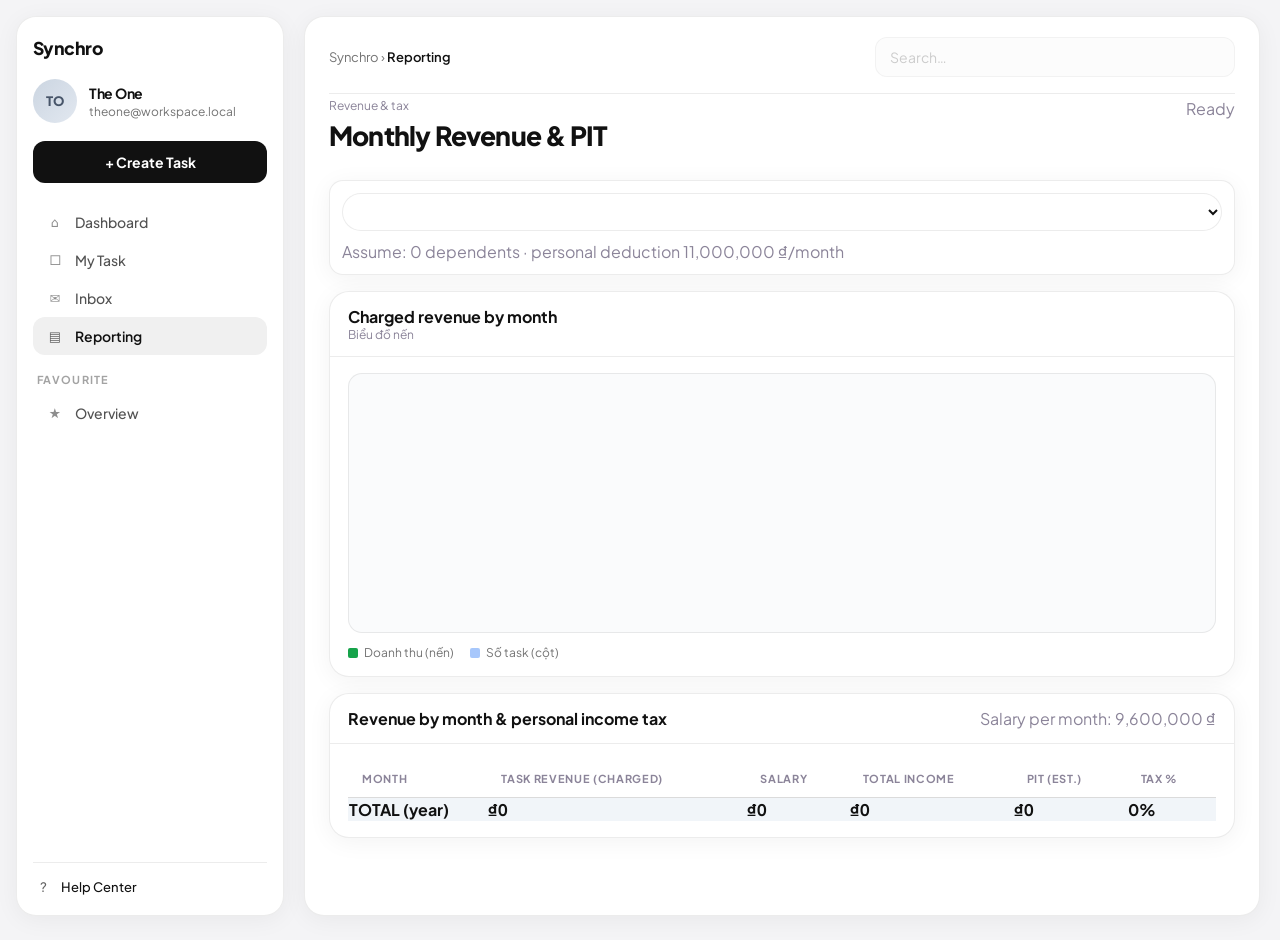
==== commit fb85fcc5: "Initial commit: task dashboard (HTML/CSS) Made-with: Cursor" ====
--- a/analytics.html
+++ b/analytics.html
@@ -13,46 +13,58 @@
   </head>
   <body>
     <div class="layout">
-      <!-- Sidebar -->
-      <aside class="side">
-        <div class="brand">
-          <div class="logo logo--wallet" aria-hidden="true"></div>
-          <span>Allout</span>
-        </div>
-        <div class="side-user">
+      <aside class="side app-sidebar">
+        <div class="app-sidebar__brand">Synchro</div>
+        <div class="side-user app-sidebar__user">
           <div class="side-user__avatar" aria-hidden="true">TO</div>
           <div class="side-user__meta">
             <b class="side-user__name">The One</b>
-            <span class="side-user__role">Workspace owner</span>
+            <span class="side-user__email">theone@workspace.local</span>
           </div>
         </div>
-        <nav class="nav nav--stack">
+        <a href="task-new.html" class="btn-create">+ Create Task</a>
+        <nav class="nav nav--stack app-nav">
           <a href="index.html"
-            ><span class="nav__ic" aria-hidden="true">⌂</span> Overview</a
+            ><span class="nav__ic" aria-hidden="true">⌂</span> Dashboard</a
+          >
+          <a href="task.html"
+            ><span class="nav__ic" aria-hidden="true">□</span> My Task</a
+          >
+          <a href="task.html"
+            ><span class="nav__ic" aria-hidden="true">✉</span> Inbox</a
           >
           <a class="active" href="analytics.html"
-            ><span class="nav__ic" aria-hidden="true">▤</span> Analytics</a
-          >
-          <h4>Tasks</h4>
-          <a href="task.html"
-            ><span class="nav__ic" aria-hidden="true">☰</span> Task List</a
-          >
-          <a href="task-new.html"
-            ><span class="nav__ic" aria-hidden="true">＋</span> Create Task</a
+            ><span class="nav__ic" aria-hidden="true">▤</span> Reporting</a
+          >
+          <h4>Favourite</h4>
+          <a href="index.html"
+            ><span class="nav__ic" aria-hidden="true">★</span> Overview</a
           >
         </nav>
         <div class="side-foot">
-          <a href="mailto:" class="side-foot__link">Support</a>
-          <span class="side-foot__sep">·</span>
-          <span>Allout v1</span>
+          <a href="mailto:" class="side-foot__link"
+            ><span class="nav__ic" aria-hidden="true">?</span> Help Center</a
+          >
         </div>
       </aside>
 
-      <!-- Main -->
       <main class="content">
+        <div class="app-topbar">
+          <div class="app-topbar__crumb">
+            Synchro › <b>Reporting</b>
+          </div>
+          <input
+            class="app-topbar__search"
+            type="search"
+            placeholder="Search…"
+            aria-label="Search"
+            disabled />
+        </div>
         <header class="page-head">
           <div>
-            <div class="breadcrumbs">Dashboard / <b>Analytics</b></div>
+            <div class="breadcrumbs muted" style="font-size: 12px">
+              Revenue & tax
+            </div>
             <h1 class="page-head__title">Monthly Revenue & PIT</h1>
           </div>
           <div class="muted" id="status">Loading…</div>
--- a/app-theme.css
+++ b/app-theme.css
@@ -1,34 +1,35 @@
-/* Allout — iBanko-inspired banking dashboard (neutral + hero card) */
+/* Synchro-style SaaS shell — light, rounded, generous spacing */
 
 :root {
-  --bg-page: #f0f2f6;
+  --bg-page: #f4f4f6;
   --panel: #ffffff;
   --panel-solid: #ffffff;
-  --ink: #15181d;
-  --muted: #6b7280;
-  --line: rgba(21, 24, 29, 0.09);
-  --primary: #16a34a;
-  --primary-2: #22c55e;
-  --primary-soft: rgba(22, 163, 74, 0.12);
-  --chip: rgba(22, 163, 74, 0.1);
-  --chip-ink: #166534;
-  --accent-blue: #3b82f6;
-  --accent-mint: #22c55e;
-  --accent-warm: #fb923c;
+  --ink: #111111;
+  --muted: #737373;
+  --line: rgba(17, 17, 17, 0.08);
+  --primary: #111111;
+  --primary-2: #2d2d2d;
+  --primary-soft: rgba(17, 17, 17, 0.06);
+  --chip: rgba(17, 17, 17, 0.06);
+  --chip-ink: #404040;
+  --accent-blue: #2563eb;
+  --accent-mint: #16a34a;
+  --accent-warm: #ea580c;
   --good: #16a34a;
   --warn: #f59e0b;
-  --bad: #ef4444;
-  --hero-bg: linear-gradient(135deg, #1e293b 0%, #0f172a 50%, #111827 100%);
-  --stat-mint: #dff6e8;
-  --stat-mint-ink: #0d5c3d;
-  --stat-peach: #fff0e8;
+  --bad: #dc2626;
+  --hero-bg: linear-gradient(135deg, #1a1a1a 0%, #111 100%);
+  --stat-mint: #ecfdf5;
+  --stat-mint-ink: #047857;
+  --stat-peach: #fff7ed;
   --stat-peach-ink: #c2410c;
-  --stat-sky: #e8f1ff;
+  --stat-sky: #eff6ff;
   --stat-sky-ink: #1d4ed8;
-  --radius: 26px;
-  --radius-sm: 16px;
-  --shadow: 0 4px 24px rgba(15, 23, 42, 0.06);
-  --shadow-lg: 0 16px 48px rgba(15, 23, 42, 0.1);
+  --radius: 20px;
+  --radius-sm: 14px;
+  --shadow: 0 4px 24px rgba(0, 0, 0, 0.05);
+  --shadow-lg: 0 12px 48px rgba(0, 0, 0, 0.08);
+  --sidebar-w: 268px;
 }
 
 *,
@@ -63,18 +64,21 @@
 /* ----- App shell ----- */
 .layout {
   display: grid;
-  grid-template-columns: 272px 1fr;
+  grid-template-columns: var(--sidebar-w) minmax(0, 1fr);
   min-height: 100vh;
-  padding: 20px;
+  padding: 16px 20px 24px 16px;
   gap: 20px;
+  align-items: stretch;
 }
 
 .side {
   position: sticky;
-  top: 20px;
+  top: 0;
   align-self: start;
-  height: calc(100vh - 40px);
-  padding: 22px 18px;
+  height: 100vh;
+  min-height: 100vh;
+  max-height: 100vh;
+  padding: 20px 16px;
   background: var(--panel-solid);
   border: 1px solid var(--line);
   border-radius: var(--radius);
@@ -85,41 +89,70 @@
   gap: 0;
 }
 
+.app-sidebar__brand {
+  font-weight: 800;
+  font-size: 1.1rem;
+  letter-spacing: -0.03em;
+  margin-bottom: 20px;
+  color: var(--ink);
+}
+
+.side-user.app-sidebar__user {
+  margin: 0 0 18px;
+  padding: 0;
+  border: none;
+  background: transparent;
+}
+
+.side-user__email {
+  display: block;
+  font-size: 12px;
+  color: var(--muted);
+  margin-top: 2px;
+  word-break: break-all;
+}
+
+.btn-create {
+  display: flex;
+  align-items: center;
+  justify-content: center;
+  width: 100%;
+  padding: 12px 16px;
+  margin-bottom: 20px;
+  border-radius: 12px;
+  border: none;
+  background: #111;
+  color: #fff !important;
+  font-weight: 700;
+  font-size: 14px;
+  cursor: pointer;
+  text-decoration: none;
+  box-shadow: none;
+  transition:
+    background 0.15s ease,
+    transform 0.08s ease;
+}
+
+.btn-create:hover {
+  background: #2a2a2a;
+  color: #fff !important;
+}
+
+.btn-create:active {
+  transform: scale(0.99);
+}
+
 .brand {
-  display: flex;
-  align-items: center;
-  gap: 12px;
-  font-weight: 800;
-  font-size: 1.05rem;
-  margin-bottom: 22px;
-  letter-spacing: -0.02em;
-}
-
-.brand .logo {
-  width: 40px;
-  height: 40px;
-  border-radius: 14px;
-  background: linear-gradient(145deg, #1e293b, #0f172a);
-  box-shadow: 0 6px 16px rgba(15, 23, 42, 0.2);
-  position: relative;
-}
-
-.brand .logo--wallet::after {
-  content: "";
-  position: absolute;
-  inset: 10px 8px 8px 8px;
-  border-radius: 4px;
-  border: 2px solid rgba(255, 255, 255, 0.9);
-  box-shadow: 0 0 0 1px rgba(255, 255, 255, 0.15) inset;
+  display: none;
 }
 
 .nav a {
   display: flex;
   align-items: center;
   gap: 10px;
-  padding: 11px 14px;
-  border-radius: 999px;
-  color: #4b4558;
+  padding: 10px 12px;
+  border-radius: 12px;
+  color: #525252;
   font-weight: 500;
   font-size: 14px;
   transition:
@@ -128,14 +161,14 @@
 }
 
 .nav a:hover {
-  background: rgba(26, 21, 35, 0.04);
+  background: rgba(0, 0, 0, 0.04);
   color: var(--ink);
 }
 
 .nav a.active {
-  background: rgba(15, 23, 42, 0.06);
+  background: #f0f0f0;
   color: var(--ink);
-  font-weight: 700;
+  font-weight: 600;
 }
 
 .nav--stack {
@@ -191,48 +224,144 @@
 
 .side-foot {
   margin-top: auto;
-  padding-top: 18px;
+  padding-top: 16px;
   border-top: 1px solid var(--line);
-  font-size: 12px;
+  font-size: 13px;
   color: var(--muted);
   display: flex;
-  align-items: center;
+  flex-direction: column;
   gap: 8px;
+}
+
+.side-foot__link {
+  color: var(--ink);
+  font-weight: 500;
+  display: inline-flex;
+  align-items: center;
+  gap: 8px;
+}
+
+.side-foot__link:hover {
+  color: var(--accent-blue);
+}
+
+.side-foot__sep {
+  display: none;
+}
+
+.nav h4 {
+  margin: 18px 4px 8px;
+  font-size: 11px;
+  color: #a3a3a3;
+  text-transform: uppercase;
+  letter-spacing: 0.1em;
+  font-weight: 700;
+}
+
+.app-nav__badge {
+  margin-left: auto;
+  min-width: 20px;
+  height: 20px;
+  padding: 0 6px;
+  border-radius: 999px;
+  background: #111;
+  color: #fff;
+  font-size: 11px;
+  font-weight: 700;
+  display: grid;
+  place-items: center;
+}
+
+.content {
+  padding: 20px 24px 28px;
+  min-width: 0;
+  background: var(--panel-solid);
+  border: 1px solid var(--line);
+  border-radius: var(--radius);
+  box-shadow: var(--shadow);
+  overflow: auto;
+  display: flex;
+  flex-direction: column;
+  min-height: calc(100vh - 32px);
+}
+
+.app-main-pad {
+  padding: 0;
+  flex: 1;
+  overflow: visible;
+}
+
+.content--split {
+  display: grid;
+  grid-template-columns: 1fr minmax(280px, 360px);
+  grid-template-rows: auto minmax(0, 1fr);
+  gap: 20px 22px;
+  align-items: start;
+}
+
+.content--split > .app-topbar {
+  grid-column: 1 / -1;
+}
+
+.content--split > .dash-main {
+  min-width: 0;
+}
+
+.app-topbar {
+  display: flex;
+  align-items: center;
+  justify-content: space-between;
+  gap: 16px;
   flex-wrap: wrap;
-}
-
-.side-foot__link {
-  color: var(--accent-blue);
+  padding-bottom: 16px;
+  margin-bottom: 4px;
+  border-bottom: 1px solid var(--line);
+}
+
+.app-topbar__crumb {
+  font-size: 13px;
+  color: var(--muted);
+}
+
+.app-topbar__crumb b {
+  color: var(--ink);
   font-weight: 600;
 }
 
-.side-foot__sep {
-  opacity: 0.4;
-}
-
-.nav h4 {
-  margin: 20px 12px 10px;
-  font-size: 11px;
-  color: #9a92a8;
-  text-transform: uppercase;
-  letter-spacing: 0.08em;
-  font-weight: 700;
-}
-
-.content {
-  padding: 4px 4px 48px 0;
-  min-width: 0;
-}
-
-.content--split {
-  display: grid;
-  grid-template-columns: 1fr minmax(300px, 380px);
-  gap: 22px;
-  align-items: start;
+.app-topbar__search {
+  flex: 1;
+  min-width: 160px;
+  max-width: 360px;
+  margin-left: auto;
+  border: 1px solid var(--line);
+  border-radius: 12px;
+  padding: 10px 14px;
+  font: inherit;
+  font-size: 14px;
+  background: #fafafa;
+  color: var(--ink);
+}
+
+.app-topbar__search::placeholder {
+  color: #a3a3a3;
+}
+
+.app-topbar__search:focus {
+  outline: none;
+  border-color: rgba(0, 0, 0, 0.2);
+  background: #fff;
+}
+
+.app-topbar__search:disabled {
+  opacity: 0.55;
+  cursor: not-allowed;
 }
 
 .content--task {
-  max-width: 1400px;
+  max-width: 1520px;
+  margin-left: auto;
+  margin-right: auto;
+  width: 100%;
 }
 
 /* ----- Dashboard bento ----- */
@@ -598,7 +727,194 @@
 .btn--sm {
   padding: 6px 12px;
   font-size: 12px;
-  border-radius: 999px;
+  border-radius: 10px;
+}
+
+/* ----- Task inbox layout ----- */
+.taskmail-shell {
+  display: grid;
+  grid-template-columns: minmax(380px, 1fr) minmax(280px, 400px);
+  gap: 16px;
+  align-items: start;
+}
+
+.taskmail-center-bd {
+  display: flex;
+  flex-direction: column;
+  gap: 14px;
+  min-height: 0;
+}
+
+.taskmail-merge-controls {
+  display: flex;
+  flex-direction: column;
+  gap: 12px;
+  flex-shrink: 0;
+}
+
+.taskmail-tabs-row {
+  display: flex;
+  align-items: center;
+  justify-content: space-between;
+  gap: 12px;
+  flex-wrap: wrap;
+}
+
+.taskmail-tabs-row .taskmail-tabs {
+  flex: 1;
+  min-width: 0;
+}
+
+.taskmail-tabs-actions {
+  display: flex;
+  flex-wrap: wrap;
+  gap: 8px;
+  align-items: center;
+  justify-content: flex-end;
+  flex-shrink: 0;
+}
+
+.taskmail-right .bd {
+  max-height: calc(100vh - 210px);
+  overflow: auto;
+}
+
+.taskmail-center {
+  min-width: 0;
+}
+
+.taskmail-center .hd {
+  justify-content: space-between;
+}
+
+.taskmail-filters {
+  display: grid;
+  grid-template-columns: 1fr;
+}
+
+.taskmail-filters--merged {
+  grid-template-columns: repeat(auto-fill, minmax(148px, 1fr));
+  gap: 10px;
+}
+
+.taskmail-filters select,
+.taskmail-filters .btn {
+  width: 100%;
+}
+
+.taskmail-list {
+  display: grid;
+  gap: 4px;
+  max-height: calc(100vh - 320px);
+  overflow: auto;
+  padding: 8px;
+  margin: 0 -8px;
+  min-height: 160px;
+}
+
+.taskmail-center-bd .table-wrap {
+  max-height: calc(100vh - 320px);
+  overflow: auto;
+}
+
+.taskmail-item {
+  border: 1px solid var(--line);
+  border-radius: 12px;
+  background: #fff;
+  padding: 10px 12px;
+  cursor: pointer;
+  transition:
+    border-color 0.15s ease,
+    box-shadow 0.15s ease,
+    background 0.15s ease;
+}
+
+.taskmail-item:hover {
+  border-color: rgba(59, 130, 246, 0.35);
+  box-shadow: 0 4px 12px rgba(15, 23, 42, 0.08);
+}
+
+.taskmail-item.active {
+  border-color: rgba(0, 0, 0, 0.08);
+  background: #f0f0f0;
+}
+
+.taskmail-item__top {
+  display: flex;
+  justify-content: space-between;
+  gap: 10px;
+  align-items: flex-start;
+}
+
+.taskmail-item__name {
+  font-size: 14px;
+  font-weight: 700;
+  margin: 0;
+  line-height: 1.35;
+}
+
+.taskmail-item__meta {
+  margin-top: 4px;
+  font-size: 11px;
+  color: var(--muted);
+}
+
+.taskmail-item__note {
+  margin-top: 6px;
+  font-size: 12px;
+  color: #4b5563;
+  display: -webkit-box;
+  -webkit-line-clamp: 2;
+  -webkit-box-orient: vertical;
+  overflow: hidden;
+}
+
+.taskmail-item__bottom {
+  margin-top: 8px;
+  display: flex;
+  justify-content: space-between;
+  align-items: center;
+  gap: 8px;
+}
+
+.taskmail-preview__title {
+  margin: 0 0 6px;
+  font-size: 20px;
+  letter-spacing: -0.02em;
+}
+
+.taskmail-preview__info {
+  display: grid;
+  gap: 8px;
+  margin: 12px 0;
+}
+
+.taskmail-preview__row {
+  display: flex;
+  justify-content: space-between;
+  gap: 10px;
+  font-size: 12px;
+}
+
+.taskmail-preview__label {
+  color: var(--muted);
+}
+
+.taskmail-preview__note {
+  margin-top: 12px;
+  padding: 10px 12px;
+  border: 1px dashed var(--line);
+  border-radius: 12px;
+  background: #f8fafc;
+  font-size: 13px;
+  white-space: pre-wrap;
+}
+
+.taskmail-preview__actions {
+  margin-top: 14px;
+  display: flex;
+  gap: 8px;
+  flex-wrap: wrap;
 }
 
 .topbar {
@@ -666,7 +982,7 @@
 .btn {
   border: 1px solid var(--line);
   background: var(--panel-solid);
-  border-radius: 999px;
+  border-radius: 12px;
   padding: 9px 16px;
   cursor: pointer;
   font: inherit;
@@ -688,14 +1004,15 @@
 }
 
 .btn.primary {
-  background: linear-gradient(135deg, var(--primary), var(--primary-2));
+  background: linear-gradient(180deg, #2a2a2a, #111);
   border-color: transparent;
   color: #fff;
-  box-shadow: 0 6px 20px rgba(22, 163, 74, 0.28);
+  box-shadow: 0 4px 16px rgba(0, 0, 0, 0.12);
+  border-radius: 12px;
 }
 
 .btn.primary:hover {
-  box-shadow: 0 8px 26px rgba(22, 163, 74, 0.35);
+  box-shadow: 0 6px 22px rgba(0, 0, 0, 0.16);
 }
 
 .btn.danger {
@@ -729,6 +1046,12 @@
 
 .filters .grow {
   flex: 1;
+}
+
+.taskmail-merge-controls .filters.taskmail-filters {
+  display: grid;
+  margin-top: 0;
+  margin-bottom: 0;
 }
 
 .panel,
@@ -1060,10 +1383,60 @@
   align-items: center;
   padding: 4px 10px;
   border-radius: 999px;
-  background: var(--primary-soft);
-  color: var(--chip-ink);
+  background: rgba(17, 17, 17, 0.06);
+  color: #404040;
   font-size: 12px;
   font-weight: 700;
+  border: 1px solid transparent;
+}
+
+/* Màu theo “loại” (modifier) — gắn class badge--tone-N từ JS hoặc HTML */
+.badge.badge--tone-0 {
+  background: #ede9fe;
+  color: #5b21b6;
+  border-color: rgba(91, 33, 182, 0.12);
+}
+
+.badge.badge--tone-1 {
+  background: #dbeafe;
+  color: #1e40af;
+  border-color: rgba(30, 64, 175, 0.12);
+}
+
+.badge.badge--tone-2 {
+  background: #d1fae5;
+  color: #065f46;
+  border-color: rgba(6, 95, 70, 0.12);
+}
+
+.badge.badge--tone-3 {
+  background: #fef3c7;
+  color: #92400e;
+  border-color: rgba(146, 64, 14, 0.15);
+}
+
+.badge.badge--tone-4 {
+  background: #fce7f3;
+  color: #9d174d;
+  border-color: rgba(157, 23, 77, 0.12);
+}
+
+.badge.badge--tone-5 {
+  background: #cffafe;
+  color: #0e7490;
+  border-color: rgba(14, 116, 144, 0.12);
+}
+
+.badge.badge--tone-6 {
+  background: #e2e8f0;
+  color: #334155;
+  border-color: rgba(51, 65, 85, 0.12);
+}
+
+.badge.badge--tone-7 {
+  background: #ffedd5;
+  color: #9a3412;
+  border-color: rgba(154, 52, 18, 0.12);
 }
 
 .meta {
@@ -1767,6 +2140,16 @@
     grid-template-columns: 1fr;
   }
 
+  .taskmail-shell {
+    grid-template-columns: 1fr;
+  }
+
+  .taskmail-right .bd,
+  .taskmail-center-bd .taskmail-list,
+  .taskmail-center-bd .table-wrap {
+    max-height: none;
+  }
+
   .task-kpi-strip {
     grid-template-columns: repeat(2, minmax(0, 1fr));
   }
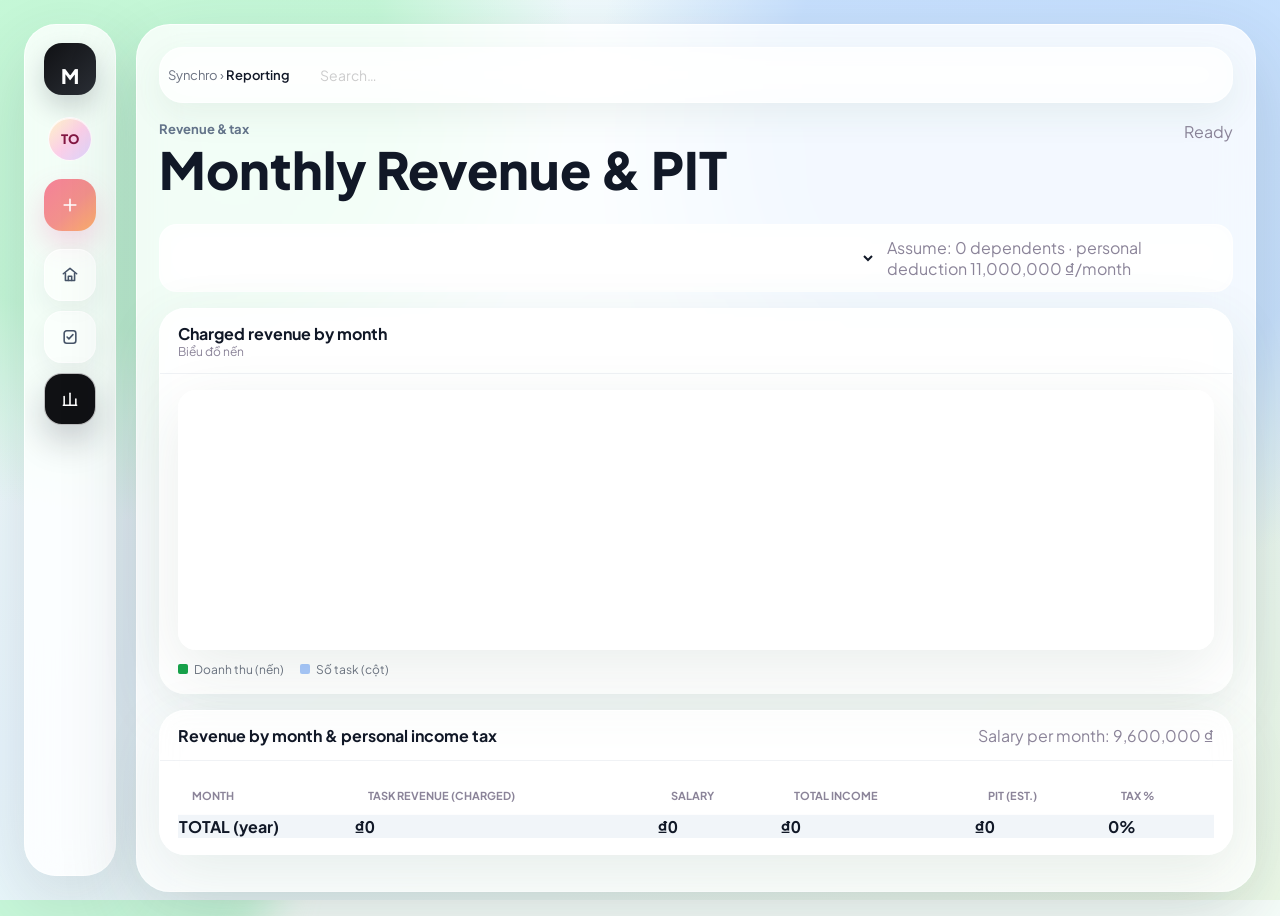
==== commit a39a9b66: "Add files via upload" ====
--- a/analytics.html
+++ b/analytics.html
@@ -4,12 +4,15 @@
     <meta charset="utf-8" />
     <meta name="viewport" content="width=device-width, initial-scale=1" />
     <title>Analytics · Monthly Revenue & PIT</title>
-    
+    <link rel="icon" href="data:," />
+
     <link rel="preconnect" href="https://fonts.googleapis.com" />
     <link rel="preconnect" href="https://fonts.gstatic.com" crossorigin />
-    <link href="https://fonts.googleapis.com/css2?family=Plus+Jakarta+Sans:wght@400;500;600;700;800&display=swap" rel="stylesheet" />
+    <link
+      href="https://fonts.googleapis.com/css2?family=Plus+Jakarta+Sans:wght@400;500;600;700;800&display=swap"
+      rel="stylesheet"
+    />
     <link rel="stylesheet" href="app-theme.css" />
-
   </head>
   <body>
     <div class="layout">
@@ -22,43 +25,62 @@
             <span class="side-user__email">theone@workspace.local</span>
           </div>
         </div>
-        <a href="task-new.html" class="btn-create">+ Create Task</a>
+        <a href="task-new.html" class="btn-create"
+          ><span class="btn-create__icon" aria-hidden="true"
+            ><svg viewBox="0 0 24 24">
+              <path d="M12 5v14M5 12h14" /></svg></span
+          ><span class="btn-create__label">Create Task</span></a
+        >
         <nav class="nav nav--stack app-nav">
           <a href="index.html"
-            ><span class="nav__ic" aria-hidden="true">⌂</span> Dashboard</a
+            ><span class="nav__ic" aria-hidden="true"
+              ><svg viewBox="0 0 24 24">
+                <path d="M4 10.5 12 4l8 6.5" />
+                <path d="M6.5 10v8.5h11V10" />
+                <path d="M10 18.5v-5h4v5" /></svg></span
+            >Dashboard</a
           >
           <a href="task.html"
-            ><span class="nav__ic" aria-hidden="true">□</span> My Task</a
-          >
-          <a href="task.html"
-            ><span class="nav__ic" aria-hidden="true">✉</span> Inbox</a
+            ><span class="nav__ic" aria-hidden="true"
+              ><svg viewBox="0 0 24 24">
+                <rect x="5" y="4.5" width="14" height="15" rx="3" />
+                <path d="m8.5 12 2.2 2.2 4.8-5" /></svg></span
+            >My Task</a
           >
           <a class="active" href="analytics.html"
-            ><span class="nav__ic" aria-hidden="true">▤</span> Reporting</a
-          >
-          <h4>Favourite</h4>
-          <a href="index.html"
-            ><span class="nav__ic" aria-hidden="true">★</span> Overview</a
+            ><span class="nav__ic" aria-hidden="true"
+              ><svg viewBox="0 0 24 24">
+                <path d="M5 19V9" />
+                <path d="M12 19V5" />
+                <path d="M19 19v-7" />
+                <path d="M4 19.5h16" /></svg></span
+            >Reporting</a
           >
         </nav>
         <div class="side-foot">
           <a href="mailto:" class="side-foot__link"
-            ><span class="nav__ic" aria-hidden="true">?</span> Help Center</a
+            ><span class="nav__ic" aria-hidden="true"
+              ><svg viewBox="0 0 24 24">
+                <circle cx="12" cy="12" r="8" />
+                <path
+                  d="M9.8 9.7a2.3 2.3 0 1 1 3.6 1.9c-.9.6-1.4 1.1-1.4 2.1"
+                />
+                <path d="M12 17h.01" /></svg></span
+            >Help Center</a
           >
         </div>
       </aside>
 
       <main class="content">
         <div class="app-topbar">
-          <div class="app-topbar__crumb">
-            Synchro › <b>Reporting</b>
-          </div>
+          <div class="app-topbar__crumb">Synchro › <b>Reporting</b></div>
           <input
             class="app-topbar__search"
             type="search"
             placeholder="Search…"
             aria-label="Search"
-            disabled />
+            disabled
+          />
         </div>
         <header class="page-head">
           <div>
@@ -92,7 +114,8 @@
               viewBox="0 0 640 260"
               preserveAspectRatio="xMidYMid meet"
               role="img"
-              aria-label="Doanh thu task theo tháng"></svg>
+              aria-label="Doanh thu task theo tháng"
+            ></svg>
             <div class="chart-legend">
               <span><i></i> Doanh thu (nến)</span>
               <span><i class="sec"></i> Số task (cột)</span>
@@ -134,14 +157,6 @@
       </main>
     </div>
 
-    <!-- Loader -->
-    <div id="loader" class="loader" aria-live="polite" aria-busy="true">
-      <div class="box">
-        <div class="ring"></div>
-        <div class="txt">Đang tải dữ liệu…</div>
-      </div>
-    </div>
-
     <script>
       // ====== CONFIG ======
       const PROJECT_URL = "https://zuitnapveubnhjumvdnt.supabase.co";
@@ -168,8 +183,7 @@
 
       // ====== Loader helpers ======
       function setLoading(on) {
-        const L = document.getElementById("loader");
-        L.classList.toggle("show", !!on);
+        document.body.classList.toggle("analytics-loading", !!on);
         setStatus(on ? "Loading…" : "Ready");
       }
       function setStatus(t) {
@@ -182,10 +196,7 @@
         try {
           setLoading(true);
           const url = new URL(`${BASE}/task`);
-          url.searchParams.set(
-            "select",
-            "id,date,price,is_charged"
-          );
+          url.searchParams.set("select", "id,date,price,is_charged");
           url.searchParams.set("order", "date.asc");
           const res = await fetch(url, { headers: HEADERS });
           if (!res.ok) throw new Error("HTTP " + res.status);
@@ -206,7 +217,7 @@
         if (isNaN(dt)) return "";
         return `${dt.getFullYear()}-${String(dt.getMonth() + 1).padStart(
           2,
-          "0"
+          "0",
         )}`;
       }
       function yearOf(d) {
@@ -216,11 +227,11 @@
       }
       function prettyYM(y, m) {
         return `${String(m).padStart(2, "0")}/${y}`;
-        }
+      }
 
       function buildYearOptions(rows) {
         const years = Array.from(
-          new Set(rows.filter((r) => r.date).map((r) => yearOf(r.date)))
+          new Set(rows.filter((r) => r.date).map((r) => yearOf(r.date))),
         )
           .filter(Boolean)
           .map((x) => +x)
@@ -348,8 +359,11 @@
 
       // ====== Paint ======
       function paint() {
-        const year = +document.getElementById("f_year").value || new Date().getFullYear();
-        const rows = ROWS.filter((r) => r.is_charged && yearOf(r.date) === String(year));
+        const year =
+          +document.getElementById("f_year").value || new Date().getFullYear();
+        const rows = ROWS.filter(
+          (r) => r.is_charged && yearOf(r.date) === String(year),
+        );
 
         const revByMonth = new Map();
         const cntByMonth = new Map();
@@ -359,7 +373,9 @@
         }
         rows.forEach((r) => {
           if (!r.date) return;
-          const dt = new Date(r.date + (String(r.date).length > 10 ? "" : "T00:00:00"));
+          const dt = new Date(
+            r.date + (String(r.date).length > 10 ? "" : "T00:00:00"),
+          );
           if (isNaN(dt)) return;
           const m = dt.getMonth() + 1;
           revByMonth.set(m, (revByMonth.get(m) || 0) + (+r.price || 0));
@@ -429,4 +445,4 @@
       }
     </script>
   </body>
-  </html>
+</html>
--- a/app-theme.css
+++ b/app-theme.css
@@ -425,6 +425,232 @@
   letter-spacing: -0.02em;
 }
 
+/* Dashboard inline loading skeleton */
+.dash-header__hello.is-typing {
+  display: inline-block;
+  max-width: 100%;
+  overflow: hidden;
+  border-right: 3px solid rgba(17, 24, 39, 0.82);
+  white-space: nowrap;
+  clip-path: inset(0 100% 0 0);
+  animation:
+    dashHelloTyping 1.25s steps(var(--typing-ch, 28), end) 0.12s both,
+    dashHelloCaret 0.72s step-end 0.12s 5 forwards;
+}
+
+body.dashboard-loading .dash-main .hero-card,
+body.dashboard-loading .dash-main .mini-stat,
+body.dashboard-loading .dash-main .card,
+body.dashboard-loading .dash-main .panel,
+body.dashboard-loading .dash-aside-stack .card {
+  position: relative;
+  overflow: hidden;
+}
+
+body.dashboard-loading .dash-main .hero-card::after,
+body.dashboard-loading .dash-main .mini-stat::after,
+body.dashboard-loading .dash-main .card::after,
+body.dashboard-loading .dash-main .panel::after,
+body.dashboard-loading .dash-aside-stack .card::after {
+  content: "";
+  position: absolute;
+  inset: 0;
+  z-index: 0;
+  background: linear-gradient(
+    110deg,
+    transparent 0%,
+    rgba(255, 255, 255, 0.42) 44%,
+    transparent 70%
+  );
+  transform: translateX(-125%);
+  animation: dashboardSkeletonSweep 1.85s ease-in-out infinite;
+  pointer-events: none;
+}
+
+body.dashboard-loading .dash-main .hero-card > *,
+body.dashboard-loading .dash-main .mini-stat > *,
+body.dashboard-loading .dash-main .card > *,
+body.dashboard-loading .dash-main .panel > *,
+body.dashboard-loading .dash-aside-stack .card > * {
+  position: relative;
+  z-index: 1;
+}
+
+body.dashboard-loading .hero-card__visa {
+  opacity: 0.28;
+  filter: saturate(0.6);
+}
+
+body.dashboard-loading .hero-card__balance,
+body.dashboard-loading .hero-card__trend,
+body.dashboard-loading .mini-stat__val,
+body.dashboard-loading .wprog__pct,
+body.dashboard-loading .wrisk__amt,
+body.dashboard-loading .txn-row__amt,
+body.dashboard-loading .catmix-row__v,
+body.dashboard-loading .cat-mini b,
+body.dashboard-loading .agenda-row .money,
+body.dashboard-loading .loading-number {
+  font-variant-numeric: tabular-nums;
+  animation: dashboardNumberGlow 1.3s ease-in-out infinite;
+}
+
+body.dashboard-loading .dashboard-widget-loading {
+  animation: dashboardWidgetFloat 2.4s ease-in-out infinite;
+}
+
+body.dashboard-loading .dashboard-widget-loading:nth-child(2n) {
+  animation-delay: -0.7s;
+}
+
+body.dashboard-loading .dashboard-widget-loading:nth-child(3n) {
+  animation-delay: -1.2s;
+}
+
+body.dashboard-loading .txn-row__ic {
+  background: linear-gradient(135deg, #f48198, #8b5cf6) !important;
+  box-shadow: 0 10px 24px rgba(139, 92, 246, 0.18);
+}
+
+.dashboard-skeleton-row .skel,
+body.dashboard-loading .wbar-row__track,
+body.dashboard-loading .catmix-row__bar,
+body.dashboard-loading .wprog__bar {
+  position: relative;
+  overflow: hidden;
+}
+
+.dashboard-skeleton-row .skel::after,
+body.dashboard-loading .wbar-row__track::after,
+body.dashboard-loading .catmix-row__bar::after,
+body.dashboard-loading .wprog__bar::after {
+  content: "";
+  position: absolute;
+  inset: 0;
+  background: linear-gradient(
+    90deg,
+    transparent,
+    rgba(255, 255, 255, 0.7),
+    transparent
+  );
+  transform: translateX(-120%);
+  animation: dashboardSkeletonSweep 1.4s ease-in-out infinite;
+}
+
+.dashboard-loading-grid {
+  fill: none;
+  stroke: rgba(148, 163, 184, 0.18);
+  stroke-width: 1;
+}
+
+.dashboard-loading-bar {
+  transform-box: fill-box;
+  transform-origin: center bottom;
+  animation: dashboardBarPulse 1.35s ease-in-out infinite;
+}
+
+.dashboard-loading-bar:nth-of-type(2n) {
+  animation-delay: -0.35s;
+}
+
+.dashboard-loading-bar:nth-of-type(3n) {
+  animation-delay: -0.65s;
+}
+
+.dashboard-loading-line {
+  fill: none;
+  stroke-linecap: round;
+  stroke-linejoin: round;
+  stroke-width: 3;
+  stroke-dasharray: 10 12;
+  animation: dashboardLineFlow 1.1s linear infinite;
+}
+
+.dashboard-loading-line--one {
+  stroke: rgba(236, 72, 153, 0.72);
+}
+
+.dashboard-loading-line--two {
+  stroke: rgba(139, 92, 246, 0.54);
+  animation-duration: 1.35s;
+}
+
+@keyframes dashHelloTyping {
+  from {
+    clip-path: inset(0 100% 0 0);
+  }
+  to {
+    clip-path: inset(0 0 0 0);
+  }
+}
+
+@keyframes dashHelloCaret {
+  0%,
+  100% {
+    border-color: rgba(17, 24, 39, 0.82);
+  }
+  50% {
+    border-color: transparent;
+  }
+}
+
+@keyframes dashboardSkeletonSweep {
+  0% {
+    transform: translateX(-125%);
+  }
+  100% {
+    transform: translateX(125%);
+  }
+}
+
+@keyframes dashboardNumberGlow {
+  0%,
+  100% {
+    opacity: 0.74;
+    transform: translateY(0);
+  }
+  50% {
+    opacity: 1;
+    transform: translateY(-1px);
+  }
+}
+
+@keyframes dashboardWidgetFloat {
+  0%,
+  100% {
+    transform: translateY(0);
+  }
+  50% {
+    transform: translateY(-3px);
+  }
+}
+
+@keyframes dashboardBarPulse {
+  0%,
+  100% {
+    opacity: 0.55;
+    transform: scaleY(0.78);
+  }
+  50% {
+    opacity: 1;
+    transform: scaleY(1);
+  }
+}
+
+@keyframes dashboardLineFlow {
+  to {
+    stroke-dashoffset: -44;
+  }
+}
+
+@media (max-width: 700px) {
+  .dash-header__hello.is-typing {
+    white-space: normal;
+    border-right: 0;
+    animation: dashHelloTyping 0.9s ease 0.08s both;
+  }
+}
+
 .dash-bento {
   display: grid;
   grid-template-columns: repeat(2, minmax(0, 1fr));
@@ -1023,7 +1249,6 @@
 
 .filters {
   display: flex;
-  flex-wrap: wrap;
   gap: 10px;
   background: var(--panel-solid);
   border: 1px solid var(--line);
@@ -1930,6 +2155,7 @@
   grid-template-columns: repeat(3, minmax(0, 1fr));
   gap: 14px;
   margin-bottom: 18px;
+  margin-top: 18px;
 }
 
 .mini-stat {
@@ -2184,3 +2410,2268 @@
     grid-template-columns: 1fr;
   }
 }
+
+/* Modern ManageTasks SaaS refresh */
+:root {
+  --bg-page:
+    radial-gradient(
+      circle at 10% 8%,
+      rgba(187, 247, 208, 0.82) 0 16rem,
+      transparent 28rem
+    ),
+    radial-gradient(
+      circle at 84% 12%,
+      rgba(191, 219, 254, 0.82) 0 18rem,
+      transparent 30rem
+    ),
+    linear-gradient(145deg, #f8fffb 0%, #eaf7ff 42%, #eefbe9 100%);
+  --panel: rgba(255, 255, 255, 0.78);
+  --panel-solid: rgba(255, 255, 255, 0.86);
+  --ink: #111827;
+  --muted: #6b7280;
+  --line: rgba(255, 255, 255, 0.64);
+  --primary: #101114;
+  --primary-2: #22252b;
+  --primary-soft: rgba(17, 24, 39, 0.07);
+  --chip: rgba(255, 255, 255, 0.68);
+  --chip-ink: #374151;
+  --accent-blue: #2563eb;
+  --accent-mint: #16a34a;
+  --accent-warm: #f97316;
+  --good: #16a34a;
+  --warn: #f59e0b;
+  --bad: #e11d48;
+  --hero-bg: linear-gradient(
+    135deg,
+    rgba(255, 255, 255, 0.82),
+    rgba(240, 253, 244, 0.78)
+  );
+  --stat-mint: rgba(220, 252, 231, 0.82);
+  --stat-mint-ink: #047857;
+  --stat-peach: rgba(255, 237, 213, 0.82);
+  --stat-peach-ink: #c2410c;
+  --stat-sky: rgba(219, 234, 254, 0.82);
+  --stat-sky-ink: #1d4ed8;
+  --radius: 30px;
+  --radius-sm: 18px;
+  --shadow: 0 18px 60px rgba(67, 98, 82, 0.11);
+  --shadow-lg: 0 26px 80px rgba(31, 41, 55, 0.16);
+  --sidebar-w: 92px;
+}
+
+* {
+  letter-spacing: 0 !important;
+}
+
+html {
+  background: #f8fffb;
+}
+
+body {
+  width: 100%;
+  min-height: 100%;
+  overflow-x: hidden;
+  background: var(--bg-page);
+  color: var(--ink);
+}
+
+body::before,
+body::after {
+  content: "";
+  position: fixed;
+  z-index: -1;
+  border-radius: 999px;
+  filter: blur(22px);
+  pointer-events: none;
+}
+
+body::before {
+  width: 34vw;
+  height: 34vw;
+  left: -12vw;
+  bottom: -12vw;
+  background: rgba(134, 239, 172, 0.42);
+}
+
+body::after {
+  width: 30vw;
+  height: 30vw;
+  right: -10vw;
+  top: 8vh;
+  background: rgba(125, 211, 252, 0.38);
+}
+
+.layout {
+  max-width: 1740px;
+  margin: 0 auto;
+  padding: 24px;
+  gap: 20px;
+}
+
+.content,
+.side {
+  background: var(--panel);
+  border: 1px solid rgba(255, 255, 255, 0.72);
+  box-shadow: var(--shadow-lg);
+  backdrop-filter: blur(18px);
+  -webkit-backdrop-filter: blur(18px);
+}
+
+.content {
+  border-radius: 34px;
+  padding: 22px;
+  overflow: visible;
+}
+
+.side {
+  top: 24px;
+  height: calc(100vh - 48px);
+  min-height: 0;
+  max-height: calc(100vh - 48px);
+  align-items: center;
+  border-radius: 32px;
+  padding: 18px 12px;
+  overflow: hidden;
+}
+
+.app-sidebar__brand {
+  width: 52px;
+  height: 52px;
+  margin: 0 0 18px;
+  border-radius: 18px;
+  display: grid;
+  place-items: center;
+  color: #fff;
+  background: linear-gradient(135deg, #101114, #2b2f36);
+  font-size: 0;
+  box-shadow: 0 12px 26px rgba(17, 24, 39, 0.18);
+}
+
+.app-sidebar__brand::first-letter {
+  font-size: 0;
+}
+
+.app-sidebar__brand::after {
+  content: "M";
+  font-size: 20px;
+  font-weight: 800;
+}
+
+.side-user.app-sidebar__user {
+  width: 52px;
+  height: 52px;
+  margin: 0 0 14px;
+  padding: 0;
+  display: grid;
+  place-items: center;
+}
+
+.side-user__avatar {
+  width: 44px;
+  height: 44px;
+  border: 1px solid rgba(255, 255, 255, 0.86);
+  background: linear-gradient(135deg, #fef3c7, #fbcfe8 52%, #ddd6fe);
+  color: #831843;
+  box-shadow: inset 0 1px 0 rgba(255, 255, 255, 0.8);
+}
+
+.side-user__meta,
+.side-foot,
+.nav h4 {
+  display: none;
+}
+
+.btn-create {
+  width: 52px;
+  height: 52px;
+  min-height: 52px;
+  margin: 0 0 18px;
+  padding: 0;
+  border-radius: 18px;
+  font-size: 0;
+  background: linear-gradient(135deg, #f48198, #f2918b 55%, #fcaf6b);
+  box-shadow: 0 14px 30px rgba(236, 72, 153, 0.22);
+}
+
+.btn-create::before {
+  content: "+";
+  font-size: 28px;
+  line-height: 1;
+}
+
+.nav--stack,
+.app-nav {
+  width: 100%;
+  display: flex;
+  flex-direction: column;
+  align-items: center;
+  gap: 10px;
+}
+
+.nav a {
+  width: 52px;
+  height: 52px;
+  justify-content: center;
+  padding: 0;
+  gap: 0;
+  border-radius: 18px;
+  color: #475569;
+  background: rgba(255, 255, 255, 0.56);
+  border: 1px solid rgba(255, 255, 255, 0.72);
+  font-size: 0;
+  box-shadow: 0 10px 24px rgba(31, 41, 55, 0.06);
+}
+
+.nav a:hover {
+  color: #111827;
+  background: rgba(255, 255, 255, 0.92);
+  transform: translateY(-1px) scale(1.03);
+}
+
+.nav a.active {
+  color: #fff;
+  background: #101114;
+  box-shadow: 0 16px 34px rgba(17, 24, 39, 0.22);
+}
+
+.nav__ic {
+  width: auto;
+  font-size: 18px;
+  opacity: 1;
+}
+
+.app-topbar--dashboard,
+.app-topbar {
+  padding: 8px;
+  margin: 0 0 18px;
+  border: 1px solid rgba(255, 255, 255, 0.72);
+  border-radius: 24px;
+  background: rgba(255, 255, 255, 0.58);
+  box-shadow: 0 12px 34px rgba(67, 98, 82, 0.08);
+  backdrop-filter: blur(16px);
+  -webkit-backdrop-filter: blur(16px);
+}
+
+.topbar-brand {
+  display: inline-flex;
+  align-items: center;
+  gap: 10px;
+  min-width: fit-content;
+  padding: 5px 8px 5px 5px;
+  border-radius: 18px;
+}
+
+.topbar-brand__mark {
+  width: 42px;
+  height: 42px;
+  border-radius: 15px;
+  display: grid;
+  place-items: center;
+  color: #fff;
+  background: #101114;
+  font-weight: 800;
+}
+
+.topbar-brand strong,
+.topbar-brand small {
+  display: block;
+}
+
+.topbar-brand strong {
+  font-size: 14px;
+  font-weight: 800;
+}
+
+.topbar-brand small {
+  margin-top: 1px;
+  color: var(--muted);
+  font-size: 11px;
+  font-weight: 600;
+}
+
+.topbar-nav {
+  display: flex;
+  align-items: center;
+  justify-content: center;
+  gap: 4px;
+  padding: 5px;
+  margin: 0 auto;
+  border-radius: 999px;
+  background: rgba(255, 255, 255, 0.68);
+  border: 1px solid rgba(255, 255, 255, 0.8);
+}
+
+.topbar-nav a {
+  padding: 9px 14px;
+  border-radius: 999px;
+  color: #4b5563;
+  font-size: 13px;
+  font-weight: 700;
+  transition:
+    background 0.2s ease,
+    color 0.2s ease,
+    transform 0.2s ease;
+}
+
+.topbar-nav a:hover,
+.topbar-nav a.active {
+  color: #111827;
+  background: #fff;
+  transform: translateY(-1px);
+}
+
+.topbar-actions {
+  display: flex;
+  align-items: center;
+  gap: 8px;
+  min-width: 0;
+}
+
+.topbar-search {
+  width: min(28vw, 330px);
+  min-width: 210px;
+  display: flex;
+  align-items: center;
+  gap: 8px;
+  border-radius: 999px;
+  padding: 0 14px;
+  background: rgba(255, 255, 255, 0.78);
+  border: 1px solid rgba(255, 255, 255, 0.86);
+  color: #64748b;
+  box-shadow: inset 0 1px 0 rgba(255, 255, 255, 0.72);
+}
+
+.topbar-search .app-topbar__search,
+.app-topbar__search {
+  min-width: 0;
+  max-width: none;
+  margin: 0;
+  border: 0;
+  border-radius: 999px;
+  background: transparent;
+  box-shadow: none;
+}
+
+.topbar-search .app-topbar__search:focus,
+.app-topbar__search:focus {
+  background: transparent;
+  box-shadow: none;
+}
+
+.profile-pill {
+  width: 42px;
+  height: 42px;
+  display: grid;
+  place-items: center;
+  border-radius: 50%;
+  color: #831843;
+  background: linear-gradient(135deg, #fef3c7, #fbcfe8 55%, #ddd6fe);
+  border: 1px solid rgba(255, 255, 255, 0.82);
+  font-size: 12px;
+  font-weight: 800;
+  flex: 0 0 auto;
+}
+
+.welcome-section {
+  padding: 6px 2px 4px;
+}
+
+.breadcrumbs {
+  color: #64748b;
+  font-size: 13px !important;
+  font-weight: 700;
+}
+
+.dash-header__hello,
+.page-head__title {
+  max-width: 780px;
+  margin: 6px 0 0;
+  color: #111827;
+  font-size: clamp(2rem, 4vw, 3.35rem);
+  font-weight: 800;
+  line-height: 1.03;
+}
+
+.welcome-section__subtitle {
+  max-width: 640px;
+  margin: 12px 0 0;
+  color: #4b5563;
+  font-size: 15px;
+  line-height: 1.55;
+}
+
+.announce-banner {
+  display: grid;
+  grid-template-columns: auto minmax(0, 1fr) auto;
+  align-items: center;
+  gap: 14px;
+  margin: 14px 0 18px;
+  padding: 16px;
+  border-radius: 26px;
+  background: rgba(255, 255, 255, 0.76);
+  border: 1px solid rgba(255, 255, 255, 0.78);
+  box-shadow: var(--shadow);
+}
+
+.announce-banner__icon {
+  width: 52px;
+  height: 52px;
+  display: grid;
+  place-items: center;
+  border-radius: 18px;
+  color: #fff;
+  background: linear-gradient(135deg, #f48198, #f2918b 55%, #fcaf6b);
+  font-size: 13px;
+  font-weight: 800;
+  box-shadow: 0 14px 30px rgba(236, 72, 153, 0.22);
+}
+
+.announce-banner__copy {
+  min-width: 0;
+}
+
+.announce-banner__copy b,
+.announce-banner__copy span {
+  display: block;
+}
+
+.announce-banner__copy b {
+  font-size: 15px;
+}
+
+.announce-banner__copy span {
+  margin-top: 3px;
+  color: #6b7280;
+  font-size: 13px;
+}
+
+.btn,
+.btn.primary,
+.btn--hero-light,
+.btn--hero-ghost,
+.shortcut-btn,
+.tabs button,
+.filters select,
+.select-account {
+  border-radius: 999px;
+}
+
+.btn {
+  display: inline-flex;
+  align-items: center;
+  justify-content: center;
+  background: rgba(255, 255, 255, 0.74);
+  border-color: rgba(255, 255, 255, 0.82);
+  box-shadow: 0 10px 24px rgba(31, 41, 55, 0.07);
+  transition:
+    transform 0.2s ease,
+    box-shadow 0.2s ease,
+    background 0.2s ease;
+}
+
+.btn:hover,
+.shortcut-btn:hover,
+.icon-btn:hover {
+  transform: translateY(-1px);
+  box-shadow: 0 16px 30px rgba(31, 41, 55, 0.12);
+}
+
+.btn:active,
+.icon-btn:active,
+.shortcut-btn:active {
+  transform: scale(0.98);
+}
+
+.btn.primary {
+  background: #101114;
+  color: #fff;
+  border-color: #101114;
+  box-shadow: 0 16px 34px rgba(17, 24, 39, 0.22);
+}
+
+.btn--special {
+  color: #fff !important;
+  background: linear-gradient(135deg, #f48198, #f2918b 55%, #fcaf6b) !important;
+  border-color: transparent;
+  box-shadow: 0 16px 34px rgba(236, 72, 153, 0.22);
+}
+
+.icon-btn {
+  background: rgba(255, 255, 255, 0.72);
+  border-color: rgba(255, 255, 255, 0.84);
+  color: #111827;
+}
+
+.filters,
+.panel,
+.card,
+.task-kpi,
+.kcard,
+.mini-stat,
+.taskmail-item,
+.taskmail-preview__note,
+.chart,
+dialog:not(.export-dlg),
+dialog.export-dlg {
+  background: rgba(255, 255, 255, 0.76);
+  border: 1px solid rgba(255, 255, 255, 0.76);
+  box-shadow: var(--shadow);
+  backdrop-filter: blur(14px);
+  -webkit-backdrop-filter: blur(14px);
+}
+
+.panel,
+.card,
+.task-kpi,
+.mini-stat {
+  border-radius: 26px;
+}
+
+.card .hd,
+.panel-head {
+  border-bottom-color: rgba(148, 163, 184, 0.14);
+}
+
+input,
+select,
+textarea {
+  background: rgba(255, 255, 255, 0.74);
+  border-color: rgba(148, 163, 184, 0.24);
+}
+
+input:focus,
+select:focus,
+textarea:focus {
+  outline: none;
+  border-color: rgba(37, 99, 235, 0.34);
+  box-shadow: 0 0 0 4px rgba(147, 197, 253, 0.24);
+}
+
+.hero-card {
+  color: #111827;
+  background:
+    radial-gradient(
+      circle at 78% 8%,
+      rgba(251, 207, 232, 0.58),
+      transparent 15rem
+    ),
+    linear-gradient(
+      135deg,
+      rgba(255, 255, 255, 0.86),
+      rgba(236, 253, 245, 0.78)
+    );
+  border-color: rgba(255, 255, 255, 0.82);
+}
+
+.hero-card__visa {
+  width: 80px;
+  margin-top: 10px;
+  margin-bottom: 10px;
+}
+
+.hero-card__label,
+.hero-card__sub {
+  color: #64748b;
+}
+
+.hero-card__trend {
+  color: #047857;
+}
+
+.btn--hero-ghost {
+  color: #111827 !important;
+  border-color: rgba(17, 24, 39, 0.14) !important;
+}
+
+.task-summary-grid {
+  grid-template-columns: repeat(6, minmax(0, 1fr));
+}
+
+.dash-mini-stats {
+  grid-template-columns: repeat(3, minmax(0, 1fr));
+}
+
+.task-summary-grid {
+  margin: 0 0 18px;
+}
+
+.task-kpi {
+  min-height: 132px;
+  padding: 16px;
+  position: relative;
+  overflow: hidden;
+}
+
+.task-kpi::after {
+  content: "•••";
+  position: absolute;
+  top: 13px;
+  right: 14px;
+  color: rgba(100, 116, 139, 0.55);
+  font-size: 12px;
+}
+
+.task-kpi__icon {
+  width: 36px;
+  height: 36px;
+  display: grid;
+  place-items: center;
+  margin-bottom: 14px;
+  border-radius: 14px;
+  color: #334155;
+  background: rgba(241, 245, 249, 0.92);
+  font-size: 16px;
+  font-weight: 800;
+}
+
+.task-kpi__icon--progress {
+  color: #9a3412;
+  background: #ffedd5;
+}
+
+.task-kpi__icon--review {
+  color: #1d4ed8;
+  background: #dbeafe;
+}
+
+.task-kpi__icon--done {
+  color: #047857;
+  background: #d1fae5;
+}
+
+.task-kpi__icon--overdue {
+  color: #be123c;
+  background: #ffe4e6;
+}
+
+.task-kpi__icon--value {
+  color: #6d28d9;
+  background: #ede9fe;
+}
+
+.task-kpi__lbl {
+  color: #64748b;
+  text-transform: none;
+  font-size: 12px;
+}
+
+.task-kpi b {
+  display: block;
+  max-width: 100%;
+  margin-top: 8px;
+  font-size: clamp(1.15rem, 2vw, 1.65rem);
+  line-height: 1.16;
+  overflow-wrap: anywhere;
+}
+
+#tkValue {
+  font-size: clamp(1rem, 1.45vw, 1.28rem);
+}
+
+.taskmail-shell {
+  grid-template-columns: 1fr;
+}
+
+.topbar-nav,
+.topbar-actions,
+.topbar-search,
+.announce-banner,
+.page-head,
+.toolbar,
+.taskmail-shell,
+.taskmail-center,
+.taskmail-right,
+.task-summary-grid,
+.task-kpi,
+.card,
+.panel {
+  min-width: 0;
+  max-width: 100%;
+}
+
+.taskmail-center-bd {
+  gap: 16px;
+}
+
+.taskmail-merge-controls {
+  padding: 14px;
+  border-radius: 24px;
+  background: rgba(248, 250, 252, 0.62);
+  border: 1px solid rgba(255, 255, 255, 0.74);
+}
+
+.taskmail-tabs-row {
+  align-items: center;
+}
+
+.tabs {
+  padding: 4px;
+  border-radius: 999px;
+  background: rgba(255, 255, 255, 0.7);
+  border: 1px solid rgba(255, 255, 255, 0.76);
+}
+
+.tabs button {
+  background: transparent;
+  color: #64748b;
+}
+
+.tabs button.active,
+.seg button[aria-pressed="true"] {
+  color: #111827;
+  background: #fff;
+  box-shadow: 0 10px 22px rgba(31, 41, 55, 0.08);
+}
+
+.task-view-switch {
+  flex: 0 0 auto;
+}
+
+.task-view-switch button {
+  white-space: nowrap;
+}
+
+.filters {
+  box-shadow: none;
+}
+
+.taskmail-list.kanban-board {
+  display: grid;
+  grid-template-columns: repeat(auto-fill, minmax(260px, 1fr));
+  gap: 16px;
+  max-height: none;
+  min-height: 360px;
+  margin: 0;
+  padding: 0;
+  overflow: visible;
+}
+
+.kanban-column {
+  min-width: 0;
+  display: flex;
+  flex-direction: column;
+  gap: 12px;
+  padding: 12px;
+  border-radius: 24px;
+  background: rgba(248, 250, 252, 0.58);
+  border: 1px solid rgba(255, 255, 255, 0.76);
+  box-shadow: inset 0 1px 0 rgba(255, 255, 255, 0.74);
+}
+
+.kanban-column__head {
+  display: flex;
+  align-items: center;
+  justify-content: space-between;
+  gap: 10px;
+  min-height: 34px;
+}
+
+.kanban-column__title {
+  min-width: 0;
+  display: inline-flex;
+  align-items: center;
+  gap: 8px;
+  padding: 7px 10px;
+  border-radius: 999px;
+  color: #111827;
+  background: rgba(255, 255, 255, 0.74);
+  font-size: 12px;
+}
+
+.kanban-column__title b {
+  overflow: hidden;
+  text-overflow: ellipsis;
+  white-space: nowrap;
+}
+
+.kanban-column--todo .kanban-column__title span {
+  color: #374151;
+}
+
+.kanban-column--progress .kanban-column__title span {
+  color: #ea580c;
+}
+
+.kanban-column--review .kanban-column__title span {
+  color: #2563eb;
+}
+
+.kanban-column--done .kanban-column__title span {
+  color: #16a34a;
+}
+
+.kanban-column__count {
+  min-width: 28px;
+  height: 28px;
+  display: grid;
+  place-items: center;
+  border-radius: 999px;
+  color: #334155;
+  background: rgba(255, 255, 255, 0.76);
+  font-size: 12px;
+  font-weight: 800;
+}
+
+.kanban-column__cards {
+  display: grid;
+  gap: 12px;
+}
+
+.kanban-column__empty,
+.kanban-empty {
+  padding: 18px;
+  border-radius: 18px;
+  color: #94a3b8;
+  background: rgba(255, 255, 255, 0.46);
+  text-align: center;
+  font-size: 13px;
+  font-weight: 700;
+}
+
+.kanban-empty {
+  grid-column: 1 / -1;
+}
+
+.taskmail-item.kanban-card {
+  min-width: 0;
+  padding: 16px;
+  border-radius: 22px;
+  cursor: pointer;
+  transition:
+    transform 0.22s ease,
+    box-shadow 0.22s ease,
+    border-color 0.22s ease,
+    background 0.22s ease;
+}
+
+.taskmail-item.kanban-card:hover {
+  transform: translateY(-3px);
+  border-color: rgba(37, 99, 235, 0.18);
+  box-shadow: 0 22px 46px rgba(31, 41, 55, 0.13);
+}
+
+.taskmail-item.kanban-card.active {
+  border-color: rgba(17, 24, 39, 0.18);
+  background: rgba(255, 255, 255, 0.94);
+}
+
+.kanban-card__badges,
+.kanban-card__meta,
+.kanban-card__foot {
+  display: flex;
+  align-items: center;
+  gap: 8px;
+}
+
+.kanban-card__badges {
+  flex-wrap: wrap;
+  margin-bottom: 12px;
+}
+
+.taskmail-item__name {
+  color: #111827;
+  font-size: 15px;
+  line-height: 1.35;
+}
+
+.kanban-card .taskmail-item__name {
+  margin: 0;
+}
+
+.kanban-card__link {
+  display: block;
+  max-width: 100%;
+  margin-top: 8px;
+  overflow: hidden;
+  color: #2563eb;
+  font-size: 12px;
+  font-weight: 700;
+  line-height: 1.35;
+  text-overflow: ellipsis;
+  white-space: nowrap;
+}
+
+a.kanban-card__link:hover {
+  color: #1d4ed8;
+  text-decoration: underline;
+}
+
+.taskmail-item__note {
+  color: #64748b;
+  line-height: 1.5;
+}
+
+.kanban-card .taskmail-item__note {
+  margin: 6px 0 0;
+  min-height: 40px;
+  -webkit-line-clamp: 3;
+}
+
+.kanban-progress {
+  height: 8px;
+  margin: 14px 0 12px;
+  border-radius: 999px;
+  overflow: hidden;
+  background: rgba(226, 232, 240, 0.86);
+}
+
+.kanban-progress span {
+  display: block;
+  height: 100%;
+  border-radius: inherit;
+  background: linear-gradient(90deg, #86efac, #38bdf8 58%, #a78bfa);
+}
+
+.kanban-card__meta {
+  justify-content: space-between;
+  color: #64748b;
+  font-size: 12px;
+}
+
+.kanban-card__foot {
+  justify-content: space-between;
+  margin-top: 14px;
+  padding-top: 12px;
+  border-top: 1px solid rgba(148, 163, 184, 0.14);
+}
+
+.assignee-chip {
+  min-width: 0;
+  display: inline-flex;
+  align-items: center;
+  gap: 7px;
+}
+
+.assignee-chip span {
+  width: 28px;
+  height: 28px;
+  display: grid;
+  place-items: center;
+  flex: 0 0 auto;
+  border-radius: 50%;
+  color: var(--assignee-ink, #831843);
+  background: var(--assignee-bg, linear-gradient(135deg, #fef3c7, #fbcfe8 55%, #ddd6fe));
+  font-size: 10px;
+  font-weight: 800;
+}
+
+.assignee-tone-0 {
+  --assignee-bg: linear-gradient(135deg, #dbeafe, #bfdbfe);
+  --assignee-ink: #1d4ed8;
+}
+
+.assignee-tone-1 {
+  --assignee-bg: linear-gradient(135deg, #dcfce7, #bbf7d0);
+  --assignee-ink: #047857;
+}
+
+.assignee-tone-2 {
+  --assignee-bg: linear-gradient(135deg, #fef3c7, #fed7aa);
+  --assignee-ink: #b45309;
+}
+
+.assignee-tone-3 {
+  --assignee-bg: linear-gradient(135deg, #fce7f3, #fbcfe8);
+  --assignee-ink: #be185d;
+}
+
+.assignee-tone-4 {
+  --assignee-bg: linear-gradient(135deg, #ede9fe, #ddd6fe);
+  --assignee-ink: #6d28d9;
+}
+
+.assignee-tone-5 {
+  --assignee-bg: linear-gradient(135deg, #cffafe, #a5f3fc);
+  --assignee-ink: #0e7490;
+}
+
+.assignee-tone-6 {
+  --assignee-bg: linear-gradient(135deg, #ffe4e6, #fecdd3);
+  --assignee-ink: #be123c;
+}
+
+.assignee-tone-7 {
+  --assignee-bg: linear-gradient(135deg, #e2e8f0, #cbd5e1);
+  --assignee-ink: #334155;
+}
+
+.assignee-chip em {
+  max-width: 92px;
+  overflow: hidden;
+  color: #64748b;
+  font-style: normal;
+  font-size: 12px;
+  font-weight: 700;
+  text-overflow: ellipsis;
+  white-space: nowrap;
+}
+
+.priority-badge,
+.badge,
+.state,
+.fchip,
+.chip {
+  display: inline-flex;
+  align-items: center;
+  gap: 6px;
+  border-radius: 999px;
+  font-size: 11px;
+  font-weight: 800;
+  white-space: nowrap;
+}
+
+.priority-badge {
+  padding: 5px 10px;
+  border: 1px solid transparent;
+}
+
+.priority-low {
+  color: #047857;
+  background: #d1fae5;
+  border-color: rgba(4, 120, 87, 0.12);
+}
+
+.priority-medium {
+  color: #c2410c;
+  background: #ffedd5;
+  border-color: rgba(194, 65, 12, 0.14);
+}
+
+.priority-high {
+  color: #be123c;
+  background: #ffe4e6;
+  border-color: rgba(190, 18, 60, 0.12);
+}
+
+.state.ok {
+  color: #047857;
+  background: #d1fae5;
+}
+
+.state.no {
+  color: #9a3412;
+  background: #ffedd5;
+}
+
+.state.btnlike {
+  border: 0;
+  font-family: inherit;
+  font-size: 11px;
+}
+
+.taskmail-preview {
+  display: grid;
+  gap: 10px;
+}
+
+.taskmail-preview__title {
+  font-size: 24px;
+  line-height: 1.2;
+}
+
+.table-wrap {
+  border-radius: 20px;
+}
+
+thead th {
+  background: rgba(255, 255, 255, 0.92);
+}
+
+tbody tr:hover,
+.txn-row:hover,
+.wup-row:hover {
+  background: rgba(255, 255, 255, 0.56);
+}
+
+.chart {
+  background: rgba(255, 255, 255, 0.58);
+}
+
+.loader {
+  background: rgba(240, 249, 255, 0.45);
+}
+
+.loader .box {
+  background: rgba(255, 255, 255, 0.86);
+  border-color: rgba(255, 255, 255, 0.74);
+}
+
+/* Premium loading experience */
+.loader--premium {
+  --loader-panel: rgba(255, 255, 255, 0.84);
+  --loader-line: rgba(255, 255, 255, 0.84);
+  --loader-text: #111827;
+  --loader-muted: #8b95a5;
+  --loader-pink: #fb7185;
+  --loader-violet: #8b5cf6;
+  --loader-green: #22c55e;
+  --loader-cyan: #38bdf8;
+  background:
+    radial-gradient(circle at 20% 18%, rgba(125, 211, 252, 0.32), transparent 28%),
+    radial-gradient(circle at 84% 10%, rgba(251, 113, 133, 0.24), transparent 30%),
+    linear-gradient(135deg, rgba(240, 249, 255, 0.7), rgba(236, 253, 245, 0.56));
+  backdrop-filter: blur(18px) saturate(142%);
+  transition:
+    opacity 0.26s ease,
+    visibility 0.26s ease;
+}
+
+.loader--premium .loader__ambient {
+  position: absolute;
+  inset: 0;
+  overflow: hidden;
+  pointer-events: none;
+}
+
+.loader--premium .loader__ambient span {
+  position: absolute;
+  display: block;
+  width: 240px;
+  aspect-ratio: 1;
+  border-radius: 999px;
+  filter: blur(16px);
+  opacity: 0.54;
+  animation: loaderGlowDrift 7s ease-in-out infinite;
+}
+
+.loader--premium .loader__ambient span:nth-child(1) {
+  left: 14%;
+  top: 14%;
+  background: rgba(56, 189, 248, 0.28);
+}
+
+.loader--premium .loader__ambient span:nth-child(2) {
+  right: 13%;
+  top: 20%;
+  background: rgba(251, 113, 133, 0.24);
+  animation-delay: -2.2s;
+}
+
+.loader--premium .loader__ambient span:nth-child(3) {
+  left: 38%;
+  bottom: 9%;
+  background: rgba(34, 197, 94, 0.2);
+  animation-delay: -4.4s;
+}
+
+.loader--premium .loader__panel {
+  position: relative;
+  width: min(560px, calc(100vw - 32px));
+  max-height: calc(100vh - 32px);
+  display: grid;
+  gap: 18px;
+  align-items: stretch;
+  overflow: hidden;
+  padding: 24px;
+  border: 1px solid var(--loader-line);
+  border-radius: 32px;
+  background:
+    linear-gradient(180deg, rgba(255, 255, 255, 0.92), rgba(255, 255, 255, 0.72)),
+    var(--loader-panel);
+  box-shadow:
+    0 28px 80px rgba(15, 23, 42, 0.12),
+    inset 0 1px 0 rgba(255, 255, 255, 0.72);
+  animation: loaderPanelIn 0.45s cubic-bezier(0.2, 0.8, 0.2, 1) both;
+}
+
+.loader--premium .loader__panel::before {
+  content: "";
+  position: absolute;
+  inset: 0;
+  background: linear-gradient(
+    110deg,
+    transparent 0%,
+    rgba(255, 255, 255, 0.72) 42%,
+    transparent 68%
+  );
+  transform: translateX(-130%);
+  animation: loaderPanelSheen 2.8s ease-in-out infinite;
+  pointer-events: none;
+}
+
+.loader--premium .loader__topline {
+  position: relative;
+  z-index: 1;
+  display: flex;
+  align-items: center;
+  gap: 14px;
+}
+
+.loader--premium .loader__brandmark {
+  position: relative;
+  width: 52px;
+  height: 52px;
+  display: grid;
+  place-items: center;
+  flex: 0 0 auto;
+  border-radius: 18px;
+  background:
+    radial-gradient(circle at 68% 24%, rgba(255, 255, 255, 0.82), transparent 24%),
+    linear-gradient(135deg, #111827, #3b0764);
+  box-shadow: 0 14px 30px rgba(79, 70, 229, 0.22);
+  animation: loaderLogoFloat 2.4s ease-in-out infinite;
+}
+
+.loader--premium .loader__brandmark i,
+.loader--premium .loader__brandmark span {
+  position: absolute;
+  display: block;
+  border-radius: 999px;
+}
+
+.loader--premium .loader__brandmark i {
+  width: 24px;
+  height: 24px;
+  border: 3px solid rgba(255, 255, 255, 0.92);
+  border-left-color: rgba(251, 113, 133, 0.88);
+  animation: loaderSpin 1.15s linear infinite;
+}
+
+.loader--premium .loader__brandmark span {
+  width: 8px;
+  height: 8px;
+  background: #86efac;
+  box-shadow: 0 0 0 6px rgba(134, 239, 172, 0.22);
+}
+
+.loader--premium .loader__copy {
+  min-width: 0;
+  flex: 1;
+}
+
+.loader--premium .loader__copy b {
+  display: block;
+  color: var(--loader-text);
+  font-size: 18px;
+  font-weight: 800;
+  letter-spacing: 0;
+}
+
+.loader--premium .loader__copy .txt {
+  margin-top: 3px;
+  color: var(--loader-muted);
+  font-size: 13px;
+  font-weight: 650;
+}
+
+.loader--premium .loader__live-dot {
+  width: 38px;
+  height: 38px;
+  display: grid;
+  place-items: center;
+  flex: 0 0 auto;
+  border-radius: 14px;
+  background: rgba(255, 255, 255, 0.74);
+  box-shadow: inset 0 0 0 1px rgba(15, 23, 42, 0.05);
+}
+
+.loader--premium .loader__live-dot span {
+  width: 10px;
+  height: 10px;
+  border-radius: 999px;
+  background: var(--loader-green);
+  box-shadow: 0 0 0 0 rgba(34, 197, 94, 0.42);
+  animation: loaderPulse 1.4s ease-out infinite;
+}
+
+.loader--premium .loader__metrics {
+  position: relative;
+  z-index: 1;
+  display: grid;
+  grid-template-columns: repeat(3, minmax(0, 1fr));
+  gap: 10px;
+}
+
+.loader--premium .loader-metric {
+  min-width: 0;
+  padding: 13px 14px;
+  border: 1px solid rgba(15, 23, 42, 0.04);
+  border-radius: 20px;
+  background: rgba(255, 255, 255, 0.68);
+  box-shadow: 0 12px 28px rgba(15, 23, 42, 0.06);
+  animation: loaderMetricFloat 2.7s ease-in-out infinite;
+}
+
+.loader--premium .loader-metric:nth-child(2) {
+  animation-delay: -0.7s;
+}
+
+.loader--premium .loader-metric:nth-child(3) {
+  animation-delay: -1.4s;
+}
+
+.loader--premium .loader-metric span {
+  display: block;
+  color: var(--loader-muted);
+  font-size: 11px;
+  font-weight: 750;
+  text-transform: uppercase;
+}
+
+.loader--premium .loader-metric strong {
+  display: block;
+  margin-top: 4px;
+  color: var(--loader-text);
+  font-size: 25px;
+  line-height: 1;
+  font-weight: 850;
+  font-variant-numeric: tabular-nums;
+}
+
+.loader--premium .loader__swap-board {
+  --loader-gap: 14px;
+  --loader-shift-x: calc(100% + var(--loader-gap));
+  --loader-shift-y: 104px;
+  position: relative;
+  z-index: 1;
+  height: 194px;
+  border-radius: 26px;
+  background:
+    linear-gradient(180deg, rgba(248, 250, 252, 0.72), rgba(255, 255, 255, 0.42)),
+    rgba(255, 255, 255, 0.5);
+  box-shadow: inset 0 0 0 1px rgba(15, 23, 42, 0.04);
+}
+
+.loader--premium .loader-widget {
+  position: absolute;
+  width: calc((100% - var(--loader-gap)) / 2);
+  height: 90px;
+  display: flex;
+  flex-direction: column;
+  justify-content: space-between;
+  padding: 14px;
+  border-radius: 22px;
+  border: 1px solid rgba(255, 255, 255, 0.72);
+  background: rgba(255, 255, 255, 0.78);
+  box-shadow:
+    0 18px 36px rgba(15, 23, 42, 0.08),
+    inset 0 1px 0 rgba(255, 255, 255, 0.9);
+  will-change: transform;
+}
+
+.loader--premium .loader-widget--one {
+  left: 0;
+  top: 0;
+  animation: loaderSwapOne 5.6s cubic-bezier(0.42, 0, 0.18, 1) infinite;
+}
+
+.loader--premium .loader-widget--two {
+  left: calc(50% + var(--loader-gap) / 2);
+  top: 0;
+  animation: loaderSwapTwo 5.6s cubic-bezier(0.42, 0, 0.18, 1) infinite;
+}
+
+.loader--premium .loader-widget--three {
+  left: calc(50% + var(--loader-gap) / 2);
+  top: var(--loader-shift-y);
+  animation: loaderSwapThree 5.6s cubic-bezier(0.42, 0, 0.18, 1) infinite;
+}
+
+.loader--premium .loader-widget--four {
+  left: 0;
+  top: var(--loader-shift-y);
+  animation: loaderSwapFour 5.6s cubic-bezier(0.42, 0, 0.18, 1) infinite;
+}
+
+.loader--premium .loader-widget::before {
+  content: "";
+  position: absolute;
+  inset: 0;
+  border-radius: inherit;
+  background: radial-gradient(circle at 84% 20%, var(--loader-accent), transparent 34%);
+  opacity: 0.2;
+  pointer-events: none;
+}
+
+.loader--premium .loader-widget--one {
+  --loader-accent: var(--loader-cyan);
+}
+
+.loader--premium .loader-widget--two {
+  --loader-accent: var(--loader-green);
+}
+
+.loader--premium .loader-widget--three {
+  --loader-accent: var(--loader-violet);
+}
+
+.loader--premium .loader-widget--four {
+  --loader-accent: var(--loader-pink);
+}
+
+.loader--premium .loader-widget div {
+  position: relative;
+  z-index: 1;
+  display: flex;
+  align-items: baseline;
+  justify-content: space-between;
+  gap: 10px;
+}
+
+.loader--premium .loader-widget span {
+  color: #64748b;
+  font-size: 12px;
+  font-weight: 800;
+}
+
+.loader--premium .loader-widget strong {
+  color: #111827;
+  font-size: 20px;
+  font-weight: 850;
+  font-variant-numeric: tabular-nums;
+}
+
+.loader--premium .loader-widget p {
+  position: relative;
+  z-index: 1;
+  display: grid;
+  grid-template-columns: 0.7fr 1fr 0.48fr;
+  align-items: end;
+  gap: 6px;
+  height: 28px;
+  margin: 0;
+}
+
+.loader--premium .loader-widget i {
+  display: block;
+  border-radius: 999px 999px 8px 8px;
+  background: linear-gradient(180deg, var(--loader-accent), rgba(255, 255, 255, 0.62));
+  animation: loaderBars 1.35s ease-in-out infinite;
+}
+
+.loader--premium .loader-widget i:nth-child(1) {
+  height: 45%;
+}
+
+.loader--premium .loader-widget i:nth-child(2) {
+  height: 82%;
+  animation-delay: -0.28s;
+}
+
+.loader--premium .loader-widget i:nth-child(3) {
+  height: 62%;
+  animation-delay: -0.56s;
+}
+
+.loader--premium .loader__progress {
+  position: relative;
+  z-index: 1;
+  height: 10px;
+  overflow: hidden;
+  border-radius: 999px;
+  background: rgba(15, 23, 42, 0.06);
+}
+
+.loader--premium .loader__progress span {
+  position: absolute;
+  inset: 0 auto 0 0;
+  width: 42%;
+  border-radius: inherit;
+  background: linear-gradient(90deg, #111827, #fb7185, #8b5cf6);
+  box-shadow: 0 10px 24px rgba(139, 92, 246, 0.25);
+  animation: loaderProgress 1.55s ease-in-out infinite;
+}
+
+.loader--premium .loader__caption {
+  position: relative;
+  z-index: 1;
+  color: #94a3b8;
+  font-size: 12px;
+  font-weight: 750;
+  text-align: center;
+}
+
+@keyframes loaderPanelIn {
+  from {
+    opacity: 0;
+    transform: translateY(12px) scale(0.97);
+  }
+  to {
+    opacity: 1;
+    transform: translateY(0) scale(1);
+  }
+}
+
+@keyframes loaderPanelSheen {
+  0%,
+  46% {
+    transform: translateX(-130%);
+  }
+  100% {
+    transform: translateX(130%);
+  }
+}
+
+@keyframes loaderGlowDrift {
+  0%,
+  100% {
+    transform: translate3d(0, 0, 0) scale(1);
+  }
+  50% {
+    transform: translate3d(24px, -18px, 0) scale(1.08);
+  }
+}
+
+@keyframes loaderLogoFloat {
+  0%,
+  100% {
+    transform: translateY(0);
+  }
+  50% {
+    transform: translateY(-3px);
+  }
+}
+
+@keyframes loaderSpin {
+  to {
+    transform: rotate(360deg);
+  }
+}
+
+@keyframes loaderPulse {
+  70% {
+    box-shadow: 0 0 0 12px rgba(34, 197, 94, 0);
+  }
+  100% {
+    box-shadow: 0 0 0 0 rgba(34, 197, 94, 0);
+  }
+}
+
+@keyframes loaderMetricFloat {
+  0%,
+  100% {
+    transform: translateY(0);
+  }
+  50% {
+    transform: translateY(-4px);
+  }
+}
+
+@keyframes loaderSwapOne {
+  0%,
+  12% {
+    transform: translate(0, 0);
+  }
+  25%,
+  37% {
+    transform: translate(var(--loader-shift-x), 0);
+  }
+  50%,
+  62% {
+    transform: translate(var(--loader-shift-x), var(--loader-shift-y));
+  }
+  75%,
+  87% {
+    transform: translate(0, var(--loader-shift-y));
+  }
+  100% {
+    transform: translate(0, 0);
+  }
+}
+
+@keyframes loaderSwapTwo {
+  0%,
+  12% {
+    transform: translate(0, 0);
+  }
+  25%,
+  37% {
+    transform: translate(0, var(--loader-shift-y));
+  }
+  50%,
+  62% {
+    transform: translate(calc(-1 * var(--loader-shift-x)), var(--loader-shift-y));
+  }
+  75%,
+  87% {
+    transform: translate(calc(-1 * var(--loader-shift-x)), 0);
+  }
+  100% {
+    transform: translate(0, 0);
+  }
+}
+
+@keyframes loaderSwapThree {
+  0%,
+  12% {
+    transform: translate(0, 0);
+  }
+  25%,
+  37% {
+    transform: translate(calc(-1 * var(--loader-shift-x)), 0);
+  }
+  50%,
+  62% {
+    transform: translate(calc(-1 * var(--loader-shift-x)), calc(-1 * var(--loader-shift-y)));
+  }
+  75%,
+  87% {
+    transform: translate(0, calc(-1 * var(--loader-shift-y)));
+  }
+  100% {
+    transform: translate(0, 0);
+  }
+}
+
+@keyframes loaderSwapFour {
+  0%,
+  12% {
+    transform: translate(0, 0);
+  }
+  25%,
+  37% {
+    transform: translate(0, calc(-1 * var(--loader-shift-y)));
+  }
+  50%,
+  62% {
+    transform: translate(var(--loader-shift-x), calc(-1 * var(--loader-shift-y)));
+  }
+  75%,
+  87% {
+    transform: translate(var(--loader-shift-x), 0);
+  }
+  100% {
+    transform: translate(0, 0);
+  }
+}
+
+@keyframes loaderBars {
+  0%,
+  100% {
+    transform: scaleY(0.72);
+    opacity: 0.72;
+  }
+  50% {
+    transform: scaleY(1);
+    opacity: 1;
+  }
+}
+
+@keyframes loaderProgress {
+  0% {
+    left: -44%;
+    width: 38%;
+  }
+  45% {
+    width: 58%;
+  }
+  100% {
+    left: 106%;
+    width: 38%;
+  }
+}
+
+@media (max-width: 1320px) {
+  .topbar-nav {
+    order: 3;
+    width: 100%;
+    overflow-x: auto;
+    justify-content: flex-start;
+  }
+
+  .task-summary-grid,
+  .dash-mini-stats {
+    grid-template-columns: repeat(3, minmax(0, 1fr));
+  }
+}
+
+@media (max-width: 640px) {
+  .loader--premium {
+    place-items: end center;
+    padding: 16px;
+  }
+
+  .loader--premium .loader__panel {
+    width: min(100%, 420px);
+    padding: 18px;
+    border-radius: 26px;
+    gap: 14px;
+  }
+
+  .loader--premium .loader__metrics {
+    gap: 8px;
+  }
+
+  .loader--premium .loader-metric {
+    padding: 11px 10px;
+    border-radius: 16px;
+  }
+
+  .loader--premium .loader-metric strong {
+    font-size: 20px;
+  }
+
+  .loader--premium .loader__swap-board {
+    --loader-shift-y: 90px;
+    height: 166px;
+    border-radius: 22px;
+  }
+
+  .loader--premium .loader-widget {
+    height: 76px;
+    padding: 11px;
+    border-radius: 18px;
+  }
+
+  .loader--premium .loader-widget strong {
+    font-size: 17px;
+  }
+
+  .loader--premium .loader-widget p {
+    height: 22px;
+  }
+}
+
+@media (prefers-reduced-motion: reduce) {
+  .loader--premium *,
+  .loader--premium *::before,
+  .loader--premium *::after {
+    animation-duration: 0.001ms !important;
+    animation-iteration-count: 1 !important;
+    transition-duration: 0.001ms !important;
+  }
+}
+
+@media (max-width: 1180px) {
+  .taskmail-list.kanban-board {
+    grid-template-columns: repeat(auto-fill, minmax(240px, 1fr));
+  }
+}
+
+@media (max-width: 900px) {
+  .layout {
+    padding: 12px 12px 92px;
+    gap: 14px;
+  }
+
+  .content {
+    border-radius: 28px;
+    padding: 16px;
+    min-height: auto;
+    overflow-x: clip;
+  }
+
+  .side {
+    position: fixed;
+    inset: auto 12px 12px;
+    z-index: 20;
+    width: auto;
+    height: 72px;
+    max-height: 72px;
+    min-height: 72px;
+    flex-direction: row;
+    justify-content: center;
+    padding: 9px;
+    border-radius: 26px;
+    max-width: calc(100vw - 24px);
+    overflow: hidden;
+  }
+
+  .app-sidebar__brand,
+  .side-user.app-sidebar__user,
+  .btn-create {
+    display: none;
+  }
+
+  .nav--stack,
+  .app-nav {
+    flex: 0 1 auto;
+    flex-direction: row;
+    justify-content: center;
+    gap: 8px;
+  }
+
+  .nav a {
+    width: 48px;
+    height: 48px;
+    border-radius: 17px;
+  }
+
+  .app-topbar--dashboard,
+  .app-topbar {
+    align-items: stretch;
+    overflow: hidden;
+  }
+
+  .topbar-brand {
+    flex: 1;
+  }
+
+  .topbar-actions {
+    width: 100%;
+  }
+
+  .topbar-search {
+    width: auto;
+    min-width: 0;
+    flex: 1;
+  }
+
+  .dash-header__center {
+    justify-content: flex-start;
+  }
+
+  .announce-banner {
+    grid-template-columns: auto minmax(0, 1fr);
+  }
+
+  .announce-banner .btn {
+    grid-column: 1 / -1;
+    justify-content: center;
+  }
+
+  .dash-main,
+  .layout {
+    max-width: 100%;
+    overflow-x: clip;
+  }
+}
+
+@media (max-width: 700px) {
+  .taskmail-list.kanban-board,
+  .task-summary-grid,
+  .dash-mini-stats {
+    grid-template-columns: 1fr;
+  }
+
+  .taskmail-tabs-row,
+  .taskmail-tabs-actions,
+  .filters,
+  .toolbar,
+  .dash-header__actions,
+  .hero-card__actions {
+    width: 100%;
+  }
+
+  #filters {
+    display: grid;
+    grid-template-columns: 1fr;
+  }
+
+  .task-view-switch {
+    width: 100%;
+  }
+
+  .task-view-switch button {
+    flex: 1;
+  }
+
+  .taskmail-tabs-actions .btn,
+  .filters select,
+  .filters .btn,
+  .toolbar .btn,
+  .toolbar a,
+  .dash-header__actions .btn {
+    width: 100%;
+    justify-content: center;
+  }
+
+  .announce-banner__icon {
+    width: 44px;
+    height: 44px;
+    border-radius: 16px;
+  }
+
+  .announce-banner {
+    grid-template-columns: 1fr;
+  }
+
+  .announce-banner .btn {
+    width: 100%;
+  }
+
+  .toolbar,
+  .dash-header__actions,
+  .hero-card__actions {
+    align-items: stretch;
+    flex-direction: column;
+  }
+
+  .dash-header__hello,
+  .page-head__title {
+    font-size: clamp(1.8rem, 10vw, 2.45rem);
+  }
+
+  .kanban-card__foot,
+  .kanban-card__meta {
+    align-items: flex-start;
+    flex-direction: column;
+  }
+}
+
+@media (max-width: 520px) {
+  .layout {
+    padding-inline: 10px;
+  }
+
+  .content {
+    padding: 12px;
+  }
+
+  .topbar-brand small,
+  .profile-pill {
+    display: none;
+  }
+
+  .topbar-nav a {
+    padding: 8px 12px;
+    font-size: 12px;
+  }
+
+  .side {
+    inset-inline: 8px;
+  }
+
+  .nav a {
+    width: 44px;
+    height: 44px;
+  }
+}
+
+/* Performance chart refresh */
+:root {
+  --chart-card-bg: rgba(255, 255, 255, 0.88);
+  --chart-card-shadow: 0 18px 50px rgba(15, 23, 42, 0.08);
+  --chart-purple: #9b8cff;
+  --chart-pink: #f694bd;
+  --chart-peach: #ffb088;
+  --chart-soft-pink: #ffd9e8;
+}
+
+.performance-chart-card {
+  min-height: 500px;
+  padding: 26px;
+  overflow: hidden;
+  border-radius: 32px;
+  background:
+    radial-gradient(
+      circle at 70% 12%,
+      rgba(255, 217, 232, 0.28),
+      transparent 18rem
+    ),
+    var(--chart-card-bg);
+  border: 1px solid rgba(255, 255, 255, 0.82);
+  box-shadow: var(--chart-card-shadow);
+}
+
+.performance-chart-card__head {
+  display: flex;
+  align-items: flex-start;
+  justify-content: space-between;
+  gap: 22px;
+  margin-bottom: 12px;
+}
+
+.performance-chart-card__head b {
+  display: block;
+  color: #111827;
+  font-size: clamp(1.6rem, 3vw, 2rem);
+  font-weight: 800;
+  line-height: 1.08;
+}
+
+.performance-chart-card__head p {
+  margin: 8px 0 14px;
+  color: #9ca3af;
+  font-size: 14px;
+  line-height: 1.55;
+}
+
+.performance-chart-card__actions {
+  display: flex;
+  align-items: center;
+  justify-content: flex-end;
+  gap: 12px;
+  flex-wrap: wrap;
+  flex: 0 0 auto;
+}
+
+.performance-tabs {
+  gap: 8px;
+  padding: 0;
+  border: 0;
+  background: transparent;
+}
+
+.performance-tabs button {
+  min-width: 82px;
+  padding: 13px 20px;
+  border-radius: 18px;
+  color: #111827;
+  background: rgba(255, 255, 255, 0.9);
+  box-shadow: 0 10px 24px rgba(15, 23, 42, 0.06);
+  transition:
+    transform 0.18s ease,
+    box-shadow 0.18s ease,
+    background 0.18s ease;
+}
+
+.performance-tabs button:hover,
+.chart-expand-btn:hover {
+  transform: translateY(-1px);
+  box-shadow: 0 16px 30px rgba(15, 23, 42, 0.11);
+}
+
+.performance-tabs button.active {
+  color: #fff;
+  background: linear-gradient(180deg, #171717, #050505);
+  box-shadow:
+    inset 0 1px 0 rgba(255, 255, 255, 0.16),
+    0 16px 34px rgba(0, 0, 0, 0.18);
+}
+
+.chart-expand-btn {
+  width: 50px;
+  height: 50px;
+  display: grid;
+  place-items: center;
+  border: 0;
+  border-radius: 18px;
+  color: #111827;
+  background: rgba(255, 255, 255, 0.92);
+  box-shadow: 0 10px 24px rgba(15, 23, 42, 0.06);
+  cursor: pointer;
+  font: inherit;
+  font-size: 18px;
+  transition:
+    transform 0.18s ease,
+    box-shadow 0.18s ease;
+}
+
+.performance-chart-card .chart-legend {
+  margin: 0;
+  gap: 18px;
+  color: #111827;
+  font-size: 14px;
+  font-weight: 700;
+}
+
+.performance-chart-card .chart-legend i {
+  width: 12px;
+  height: 12px;
+  border-radius: 4px;
+}
+
+.performance-chart-card .chart-legend i.theory {
+  background: var(--chart-purple);
+}
+
+.performance-chart-card .chart-legend i.practice {
+  background: var(--chart-peach);
+}
+
+.performance-chart-card .chart-legend i.lexicon {
+  background: var(--chart-pink);
+}
+
+.performance-chart-card__body {
+  min-width: 0;
+}
+
+.chart-stage {
+  width: 100%;
+  min-width: 0;
+  overflow-x: auto;
+  overflow-y: hidden;
+  padding: 4px 0 0;
+  scrollbar-width: thin;
+}
+
+.performance-chart {
+  width: 100%;
+  min-width: 720px;
+  height: 360px;
+  display: block;
+  border: 0;
+  border-radius: 0;
+  background: transparent;
+  box-shadow: none;
+}
+
+.performance-chart .perf-grid {
+  stroke: rgba(148, 163, 184, 0.13);
+  stroke-width: 1;
+}
+
+.performance-chart .perf-bar {
+  transform-origin: bottom;
+  animation: perfBarIn 0.7s cubic-bezier(0.2, 0.7, 0.2, 1) both;
+}
+
+.performance-chart .perf-line {
+  fill: none;
+  stroke-linecap: round;
+  stroke-linejoin: round;
+  stroke-width: 3;
+  stroke-dasharray: 1200;
+  stroke-dashoffset: 1200;
+  animation: perfLineDraw 1s ease 0.12s forwards;
+}
+
+.performance-chart .perf-line--theory {
+  stroke: var(--chart-purple);
+}
+
+.performance-chart .perf-line--practice {
+  stroke: var(--chart-pink);
+  stroke-width: 2.5;
+  opacity: 0.92;
+}
+
+.performance-chart .perf-point {
+  fill: #f472b6;
+  stroke: #fff;
+  stroke-width: 4;
+}
+
+.performance-chart .perf-point--halo {
+  fill: rgba(244, 114, 182, 0.16);
+  stroke: none;
+}
+
+.performance-chart .perf-tooltip {
+  fill: url(#perfTooltip);
+  filter: url(#perfTipShadow);
+}
+
+.performance-chart .perf-tooltip__pct {
+  fill: #111827;
+  font-size: 26px;
+  font-weight: 800;
+}
+
+.performance-chart .perf-tooltip__sub {
+  fill: rgba(17, 24, 39, 0.68);
+  font-size: 12px;
+  font-weight: 700;
+}
+
+.performance-chart .perf-label {
+  fill: #9ca3af;
+  font-size: 12px;
+  font-weight: 700;
+}
+
+.chart-range {
+  width: min(280px, 52%);
+  height: 8px;
+  margin: 10px auto 0;
+  border-radius: 999px;
+  background: rgba(229, 231, 235, 0.9);
+  overflow: hidden;
+}
+
+.chart-range span {
+  display: block;
+  width: 36%;
+  height: 100%;
+  margin-left: 32%;
+  border-radius: inherit;
+  background: #050505;
+}
+
+@keyframes perfLineDraw {
+  to {
+    stroke-dashoffset: 0;
+  }
+}
+
+@keyframes perfBarIn {
+  from {
+    opacity: 0;
+    transform: scaleY(0.2);
+  }
+  to {
+    opacity: 1;
+    transform: scaleY(1);
+  }
+}
+
+@media (max-width: 980px) {
+  .performance-chart-card {
+    min-height: 470px;
+    padding: 22px;
+  }
+
+  .performance-chart-card__head {
+    flex-direction: column;
+  }
+
+  .performance-chart-card__actions {
+    width: 100%;
+    justify-content: flex-start;
+  }
+}
+
+@media (max-width: 640px) {
+  .performance-chart-card {
+    min-height: 430px;
+    padding: 18px;
+    border-radius: 28px;
+  }
+
+  .performance-tabs {
+    width: 100%;
+    display: grid;
+    grid-template-columns: repeat(3, minmax(0, 1fr));
+  }
+
+  .performance-tabs button {
+    min-width: 0;
+    padding: 12px 10px;
+  }
+
+  .chart-expand-btn {
+    width: 46px;
+    height: 46px;
+  }
+
+  .performance-chart {
+    min-width: 0;
+    height: 330px;
+  }
+
+  .chart-range {
+    width: 72%;
+  }
+}
+
+/* Sidebar SVG icon system */
+.btn-create::before {
+  content: none !important;
+}
+
+.nav__ic,
+.btn-create__icon {
+  width: 22px;
+  height: 22px;
+  display: grid;
+  place-items: center;
+  flex: 0 0 auto;
+}
+
+.nav__ic svg,
+.btn-create__icon svg {
+  width: 20px;
+  height: 20px;
+  display: block;
+  fill: none;
+  stroke: currentColor;
+  stroke-width: 1.9;
+  stroke-linecap: round;
+  stroke-linejoin: round;
+}
+
+.btn-create__icon {
+  color: #fff;
+}
+
+.btn-create__label {
+  font-size: 14px;
+}
+
+@media (min-width: 901px) {
+  .side .btn-create__label {
+    display: none;
+  }
+}
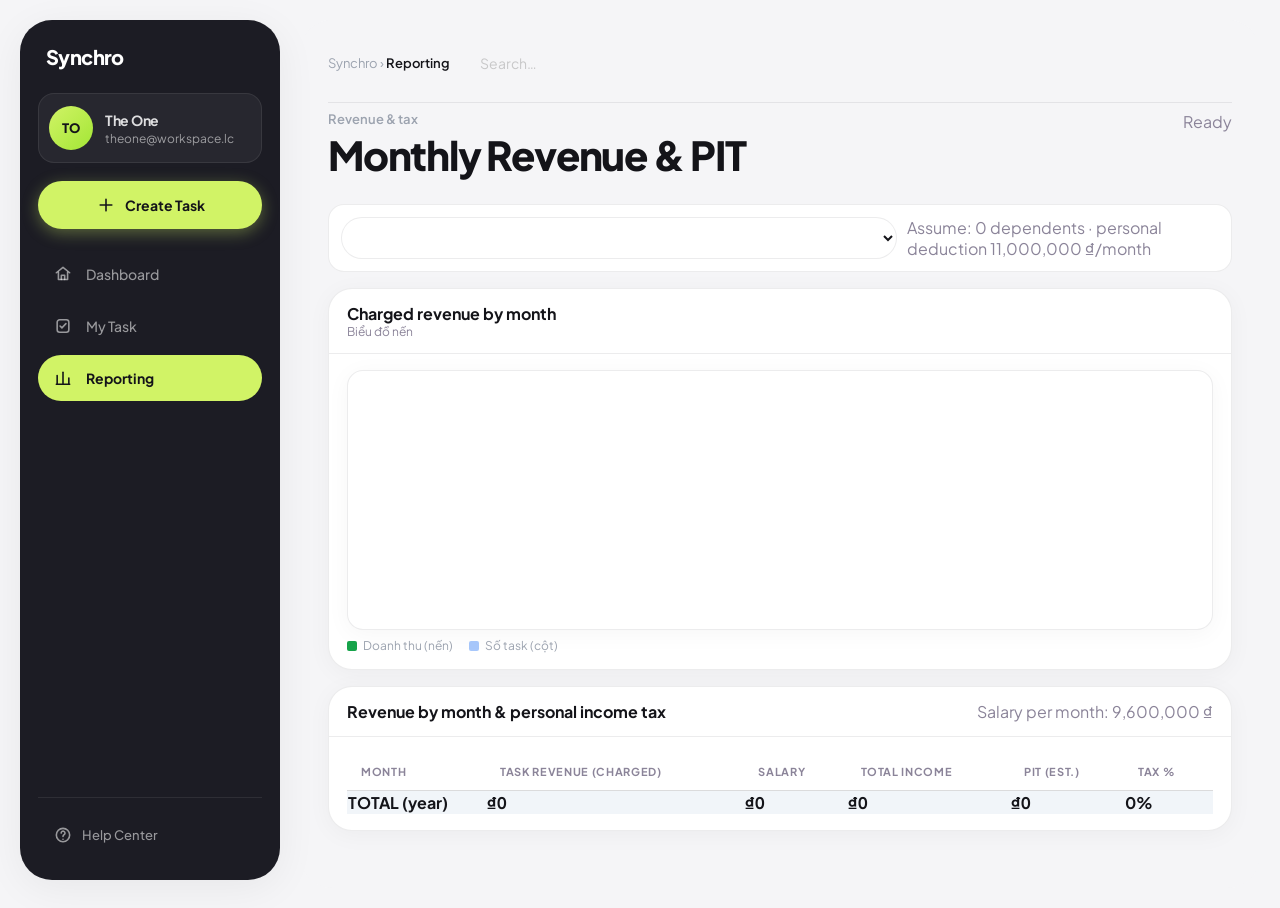
==== commit 12d70329: "update" ====
--- a/analytics.html
+++ b/analytics.html
@@ -13,6 +13,7 @@
       rel="stylesheet"
     />
     <link rel="stylesheet" href="app-theme.css" />
+    <script src="theme.js"></script>
   </head>
   <body>
     <div class="layout">
@@ -22,7 +23,7 @@
           <div class="side-user__avatar" aria-hidden="true">TO</div>
           <div class="side-user__meta">
             <b class="side-user__name">The One</b>
-            <span class="side-user__email">theone@workspace.local</span>
+            <span class="side-user__email">theone@workspace.lc</span>
           </div>
         </div>
         <a href="task-new.html" class="btn-create"
@@ -165,7 +166,7 @@
       const BASE = `${PROJECT_URL}/rest/v1`;
       const HEADERS = { apikey: ANON_KEY, Authorization: `Bearer ${ANON_KEY}` };
 
-      const SALARY_PER_MONTH = 9_600_000;
+      const SALARY_PER_MONTH = 10_000_000;
       const PERSONAL_DEDUCTION = 11_000_000; // per month
 
       let ROWS = [];
--- a/app-theme.css
+++ b/app-theme.css
@@ -1,35 +1,43 @@
 /* Synchro-style SaaS shell — light, rounded, generous spacing */
 
 :root {
-  --bg-page: #f4f4f6;
+  --bg-page: #f5f5f7;
   --panel: #ffffff;
   --panel-solid: #ffffff;
-  --ink: #111111;
-  --muted: #737373;
-  --line: rgba(17, 17, 17, 0.08);
-  --primary: #111111;
-  --primary-2: #2d2d2d;
-  --primary-soft: rgba(17, 17, 17, 0.06);
-  --chip: rgba(17, 17, 17, 0.06);
-  --chip-ink: #404040;
+  --ink: #141419;
+  --muted: #9ca3af;
+  --line: rgba(20, 20, 25, 0.08);
+  --primary: #1c1c24;
+  --primary-2: #2a2a34;
+  --primary-soft: rgba(209, 243, 102, 0.22);
+  --chip: rgba(20, 20, 25, 0.05);
+  --chip-ink: #4b5563;
+  --accent-lime: #d1f366;
+  --accent-lime-dark: #b8d94a;
   --accent-blue: #2563eb;
-  --accent-mint: #16a34a;
+  --accent-mint: #047857;
   --accent-warm: #ea580c;
-  --good: #16a34a;
+  --good: #047857;
   --warn: #f59e0b;
   --bad: #dc2626;
-  --hero-bg: linear-gradient(135deg, #1a1a1a 0%, #111 100%);
+  --sidebar-bg: #1c1c24;
+  --sidebar-ink: rgba(255, 255, 255, 0.55);
+  --sidebar-ink-active: #141419;
+  --sidebar-hover-bg: rgba(255, 255, 255, 0.06);
+  --sidebar-hover-ink: rgba(255, 255, 255, 0.85);
+  --hero-bg: #ffffff;
   --stat-mint: #ecfdf5;
   --stat-mint-ink: #047857;
   --stat-peach: #fff7ed;
   --stat-peach-ink: #c2410c;
   --stat-sky: #eff6ff;
   --stat-sky-ink: #1d4ed8;
-  --radius: 20px;
-  --radius-sm: 14px;
-  --shadow: 0 4px 24px rgba(0, 0, 0, 0.05);
-  --shadow-lg: 0 12px 48px rgba(0, 0, 0, 0.08);
-  --sidebar-w: 268px;
+  --radius: 24px;
+  --radius-sm: 16px;
+  --radius-lg: 32px;
+  --shadow: 0 4px 24px rgba(0, 0, 0, 0.04);
+  --shadow-lg: 0 8px 40px rgba(0, 0, 0, 0.06);
+  --sidebar-w: 260px;
 }
 
 *,
@@ -78,11 +86,11 @@
   height: 100vh;
   min-height: 100vh;
   max-height: 100vh;
-  padding: 20px 16px;
-  background: var(--panel-solid);
-  border: 1px solid var(--line);
-  border-radius: var(--radius);
-  box-shadow: var(--shadow);
+  padding: 24px 18px;
+  background: var(--sidebar-bg);
+  border: none;
+  border-radius: var(--radius-lg);
+  box-shadow: var(--shadow-lg);
   overflow: auto;
   display: flex;
   flex-direction: column;
@@ -91,10 +99,11 @@
 
 .app-sidebar__brand {
   font-weight: 800;
-  font-size: 1.1rem;
+  font-size: 1.25rem;
   letter-spacing: -0.03em;
-  margin-bottom: 20px;
-  color: var(--ink);
+  margin-bottom: 24px;
+  color: var(--sidebar-hover-ink);
+  padding: 0 8px;
 }
 
 .side-user.app-sidebar__user {
@@ -107,7 +116,7 @@
 .side-user__email {
   display: block;
   font-size: 12px;
-  color: var(--muted);
+  color: var(--sidebar-ink);
   margin-top: 2px;
   word-break: break-all;
 }
@@ -116,26 +125,27 @@
   display: flex;
   align-items: center;
   justify-content: center;
+  gap: 8px;
   width: 100%;
-  padding: 12px 16px;
-  margin-bottom: 20px;
-  border-radius: 12px;
+  padding: 13px 16px;
+  margin-bottom: 22px;
+  border-radius: 999px;
   border: none;
-  background: #111;
-  color: #fff !important;
+  background: var(--accent-lime);
+  color: var(--sidebar-ink-active) !important;
   font-weight: 700;
   font-size: 14px;
   cursor: pointer;
   text-decoration: none;
-  box-shadow: none;
+  box-shadow: 0 4px 16px rgba(209, 243, 102, 0.35);
   transition:
     background 0.15s ease,
     transform 0.08s ease;
 }
 
 .btn-create:hover {
-  background: #2a2a2a;
-  color: #fff !important;
+  background: var(--accent-lime-dark);
+  color: var(--sidebar-ink-active) !important;
 }
 
 .btn-create:active {
@@ -149,10 +159,10 @@
 .nav a {
   display: flex;
   align-items: center;
-  gap: 10px;
-  padding: 10px 12px;
-  border-radius: 12px;
-  color: #525252;
+  gap: 12px;
+  padding: 12px 14px;
+  border-radius: 999px;
+  color: var(--sidebar-ink);
   font-weight: 500;
   font-size: 14px;
   transition:
@@ -161,14 +171,14 @@
 }
 
 .nav a:hover {
-  background: rgba(0, 0, 0, 0.04);
-  color: var(--ink);
+  background: var(--sidebar-hover-bg);
+  color: var(--sidebar-hover-ink);
 }
 
 .nav a.active {
-  background: #f0f0f0;
-  color: var(--ink);
-  font-weight: 600;
+  background: var(--accent-lime);
+  color: var(--sidebar-ink-active);
+  font-weight: 700;
 }
 
 .nav--stack {
@@ -186,19 +196,19 @@
   display: flex;
   align-items: center;
   gap: 12px;
-  padding: 14px 12px;
-  margin: 0 -6px 16px;
+  padding: 12px 10px;
+  margin: 0 0 18px;
   border-radius: var(--radius-sm);
-  background: #f8fafc;
-  border: 1px solid var(--line);
+  background: rgba(255, 255, 255, 0.05);
+  border: 1px solid rgba(255, 255, 255, 0.08);
 }
 
 .side-user__avatar {
   width: 44px;
   height: 44px;
   border-radius: 50%;
-  background: linear-gradient(135deg, #cbd5e1, #e2e8f0);
-  color: #475569;
+  background: linear-gradient(135deg, #d1f366, #a3e635);
+  color: #141419;
   font-size: 13px;
   font-weight: 800;
   display: grid;
@@ -215,6 +225,7 @@
   font-size: 14px;
   font-weight: 700;
   letter-spacing: -0.02em;
+  color: var(--sidebar-hover-ink);
 }
 
 .side-user__role {
@@ -225,24 +236,30 @@
 .side-foot {
   margin-top: auto;
   padding-top: 16px;
-  border-top: 1px solid var(--line);
+  border-top: 1px solid rgba(255, 255, 255, 0.08);
   font-size: 13px;
-  color: var(--muted);
+  color: var(--sidebar-ink);
   display: flex;
   flex-direction: column;
   gap: 8px;
 }
 
 .side-foot__link {
-  color: var(--ink);
+  color: var(--sidebar-ink);
   font-weight: 500;
   display: inline-flex;
   align-items: center;
   gap: 8px;
+  padding: 10px 14px;
+  border-radius: 999px;
+  transition:
+    background 0.15s,
+    color 0.15s;
 }
 
 .side-foot__link:hover {
-  color: var(--accent-blue);
+  color: var(--sidebar-hover-ink);
+  background: var(--sidebar-hover-bg);
 }
 
 .side-foot__sep {
@@ -250,9 +267,9 @@
 }
 
 .nav h4 {
-  margin: 18px 4px 8px;
+  margin: 20px 8px 10px;
   font-size: 11px;
-  color: #a3a3a3;
+  color: var(--sidebar-ink);
   text-transform: uppercase;
   letter-spacing: 0.1em;
   font-weight: 700;
@@ -264,8 +281,8 @@
   height: 20px;
   padding: 0 6px;
   border-radius: 999px;
-  background: #111;
-  color: #fff;
+  background: var(--accent-lime);
+  color: var(--sidebar-ink-active);
   font-size: 11px;
   font-weight: 700;
   display: grid;
@@ -273,12 +290,12 @@
 }
 
 .content {
-  padding: 20px 24px 28px;
+  padding: 24px 28px 32px;
   min-width: 0;
-  background: var(--panel-solid);
-  border: 1px solid var(--line);
-  border-radius: var(--radius);
-  box-shadow: var(--shadow);
+  background: var(--bg-page);
+  border: none;
+  border-radius: var(--radius-lg);
+  box-shadow: none;
   overflow: auto;
   display: flex;
   flex-direction: column;
@@ -411,7 +428,11 @@
   display: block;
   height: 100%;
   border-radius: 999px;
-  background: linear-gradient(90deg, var(--primary), var(--primary-2));
+  background: linear-gradient(
+    90deg,
+    var(--accent-lime),
+    var(--accent-lime-dark)
+  );
   transition: width 0.35s ease;
 }
 
@@ -694,7 +715,11 @@
   display: block;
   height: 100%;
   border-radius: 999px;
-  background: var(--accent-blue);
+  background: linear-gradient(
+    90deg,
+    var(--accent-lime),
+    var(--accent-lime-dark)
+  );
 }
 
 .wbar-row__n {
@@ -784,6 +809,179 @@
   height: 100%;
   border-radius: 999px;
   min-width: 2px;
+  background: linear-gradient(
+    90deg,
+    var(--accent-lime),
+    var(--accent-lime-dark)
+  );
+}
+
+/* -----------------------------
+   Responsive helpers (mobile)
+   Mobile-first: keep rules conservative and generic
+   ----------------------------- */
+
+.container {
+  width: 100%;
+  padding: 0 16px;
+  margin: 0 auto;
+  box-sizing: border-box;
+}
+
+img,
+video,
+iframe,
+svg {
+  max-width: 100%;
+  height: auto;
+  display: block;
+}
+
+/* Make common interactive elements more touch-friendly */
+.btn,
+.icon-btn,
+.shortcut-btn,
+.btn-create {
+  box-sizing: border-box;
+  min-height: 40px;
+  padding: 10px 12px;
+}
+
+/* Small screens: single-column layout and compact paddings */
+@media (max-width: 900px) {
+  .layout {
+    grid-template-columns: 1fr;
+    padding: 12px;
+    gap: 12px;
+  }
+
+  .side {
+    position: relative;
+    height: auto;
+    max-height: none;
+    padding: 12px;
+    border-radius: 16px;
+    display: flex;
+    flex-direction: row;
+    gap: 12px;
+    overflow: auto;
+    align-items: center;
+  }
+
+  .app-sidebar__brand {
+    font-size: 1rem;
+    margin-bottom: 0;
+    display: block;
+  }
+
+  .nav {
+    display: flex;
+    gap: 8px;
+    overflow: auto;
+  }
+
+  .nav a {
+    white-space: nowrap;
+    padding: 8px 10px;
+    font-size: 13px;
+  }
+
+  .content {
+    padding: 16px;
+    min-height: auto;
+  }
+
+  .content--split {
+    display: block;
+  }
+
+  .dash-hero-row {
+    grid-template-columns: 1fr;
+  }
+
+  .dash-hero-side {
+    order: 2;
+    display: flex;
+    flex-direction: row;
+    gap: 12px;
+  }
+
+  .hero-card__actions {
+    display: flex;
+    flex-direction: column;
+    gap: 8px;
+  }
+
+  .dash-aside-stack {
+    order: 3;
+  }
+
+  .panel .table-wrap {
+    overflow: auto;
+  }
+
+  .btn {
+    width: 100%;
+  }
+
+  .app-topbar__search {
+    max-width: 100%;
+    margin-left: 0;
+    width: 100%;
+  }
+}
+
+/* Medium+ screens: restore desktop layout where appropriate */
+@media (min-width: 901px) {
+  .btn {
+    width: auto;
+  }
+
+  .side {
+    display: flex;
+    flex-direction: column;
+    height: 100vh;
+    max-height: 100vh;
+  }
+
+  .layout {
+    grid-template-columns: var(--sidebar-w) minmax(0, 1fr);
+    padding: 16px 20px 24px 16px;
+    gap: 20px;
+  }
+
+  .content {
+    padding: 24px 28px 32px;
+  }
+
+  .content--split {
+    display: grid;
+    grid-template-columns: 1fr minmax(280px, 360px);
+  }
+
+  .dash-hero-row {
+    grid-template-columns: 1fr minmax(240px, 280px);
+  }
+}
+
+/* Settings UI helpers */
+.theme-section {
+  background: var(--panel);
+}
+.swatch {
+  transition:
+    transform 0.12s ease,
+    box-shadow 0.12s ease;
+}
+.swatch.selected {
+  box-shadow: 0 6px 18px rgba(16, 24, 40, 0.12);
+}
+.btn-reset {
+  background: transparent;
+  border: 1px solid var(--line);
+  padding: 8px 12px;
+  border-radius: 8px;
+  cursor: pointer;
 }
 
 .catmix-row__v {
@@ -1056,13 +1254,13 @@
 }
 
 .taskmail-item:hover {
-  border-color: rgba(59, 130, 246, 0.35);
-  box-shadow: 0 4px 12px rgba(15, 23, 42, 0.08);
+  border-color: rgba(209, 243, 102, 0.5);
+  box-shadow: 0 4px 12px rgba(0, 0, 0, 0.06);
 }
 
 .taskmail-item.active {
-  border-color: rgba(0, 0, 0, 0.08);
-  background: #f0f0f0;
+  border-color: var(--accent-lime-dark);
+  background: rgba(209, 243, 102, 0.12);
 }
 
 .taskmail-item__top {
@@ -1201,8 +1399,8 @@
 }
 
 .search:focus {
-  border-color: rgba(22, 163, 74, 0.35);
-  box-shadow: 0 0 0 3px var(--primary-soft);
+  border-color: var(--accent-lime-dark);
+  box-shadow: 0 0 0 3px rgba(209, 243, 102, 0.25);
 }
 
 .btn {
@@ -1230,15 +1428,16 @@
 }
 
 .btn.primary {
-  background: linear-gradient(180deg, #2a2a2a, #111);
+  background: var(--accent-lime);
   border-color: transparent;
-  color: #fff;
-  box-shadow: 0 4px 16px rgba(0, 0, 0, 0.12);
-  border-radius: 12px;
+  color: var(--sidebar-ink-active);
+  box-shadow: 0 4px 16px rgba(209, 243, 102, 0.35);
+  border-radius: 999px;
 }
 
 .btn.primary:hover {
-  box-shadow: 0 6px 22px rgba(0, 0, 0, 0.16);
+  background: var(--accent-lime-dark);
+  box-shadow: 0 6px 22px rgba(209, 243, 102, 0.4);
 }
 
 .btn.danger {
@@ -1487,7 +1686,7 @@
 }
 
 .table-task-link:hover {
-  color: var(--accent-blue);
+  color: var(--sidebar-ink-active);
   text-decoration: underline;
 }
 
@@ -1577,8 +1776,8 @@
 }
 
 .seg button[aria-pressed="true"] {
-  background: var(--primary-soft);
-  color: var(--chip-ink);
+  background: var(--accent-lime);
+  color: var(--sidebar-ink-active);
 }
 
 .chip {
@@ -1851,8 +2050,8 @@
   width: 40px;
   height: 40px;
   border-radius: 50%;
-  border: 3px solid rgba(22, 163, 74, 0.2);
-  border-top-color: var(--primary);
+  border: 3px solid rgba(209, 243, 102, 0.25);
+  border-top-color: var(--accent-lime-dark);
   animation: spin 0.9s linear infinite;
 }
 
@@ -2069,13 +2268,13 @@
 }
 
 .hero-card {
-  background: var(--hero-bg);
+  background: #fff;
   border-radius: var(--radius);
   padding: 24px 26px;
-  color: #f8fafc;
-  box-shadow: var(--shadow-lg);
+  color: var(--ink);
+  box-shadow: var(--shadow);
   margin-bottom: 18px;
-  border: 1px solid rgba(255, 255, 255, 0.07);
+  border: 1px solid var(--line);
 }
 
 .hero-card__top {
@@ -2088,7 +2287,7 @@
 
 .hero-card__label {
   font-size: 13px;
-  color: rgba(248, 250, 252, 0.62);
+  color: var(--muted);
   font-weight: 600;
   margin-bottom: 8px;
 }
@@ -2103,7 +2302,7 @@
 .hero-card__sub {
   margin-top: 8px;
   font-size: 13px;
-  color: rgba(248, 250, 252, 0.52);
+  color: var(--muted);
 }
 
 .hero-card__spark {
@@ -2113,7 +2312,7 @@
 .hero-card__trend {
   font-size: 13px;
   font-weight: 700;
-  color: #86efac;
+  color: var(--good);
   margin-bottom: 6px;
 }
 
@@ -2136,8 +2335,8 @@
 }
 
 .btn--hero-light {
-  background: #fff !important;
-  color: #0f172a !important;
+  background: var(--accent-lime) !important;
+  color: var(--sidebar-ink-active) !important;
   border-color: transparent !important;
   box-shadow: none !important;
   font-weight: 700 !important;
@@ -2411,60 +2610,47 @@
   }
 }
 
-/* Modern ManageTasks SaaS refresh */
+/* Eduplex-style theme refresh */
 :root {
-  --bg-page:
-    radial-gradient(
-      circle at 10% 8%,
-      rgba(187, 247, 208, 0.82) 0 16rem,
-      transparent 28rem
-    ),
-    radial-gradient(
-      circle at 84% 12%,
-      rgba(191, 219, 254, 0.82) 0 18rem,
-      transparent 30rem
-    ),
-    linear-gradient(145deg, #f8fffb 0%, #eaf7ff 42%, #eefbe9 100%);
-  --panel: rgba(255, 255, 255, 0.78);
-  --panel-solid: rgba(255, 255, 255, 0.86);
-  --ink: #111827;
-  --muted: #6b7280;
-  --line: rgba(255, 255, 255, 0.64);
-  --primary: #101114;
-  --primary-2: #22252b;
-  --primary-soft: rgba(17, 24, 39, 0.07);
-  --chip: rgba(255, 255, 255, 0.68);
-  --chip-ink: #374151;
+  --bg-page: #f5f5f7;
+  --panel: #ffffff;
+  --panel-solid: #ffffff;
+  --ink: #141419;
+  --muted: #9ca3af;
+  --line: rgba(20, 20, 25, 0.08);
+  --primary: #1c1c24;
+  --primary-2: #2a2a34;
+  --primary-soft: rgba(209, 243, 102, 0.22);
+  --chip: rgba(20, 20, 25, 0.05);
+  --chip-ink: #4b5563;
+  --accent-lime: #d1f366;
+  --accent-lime-dark: #b8d94a;
   --accent-blue: #2563eb;
-  --accent-mint: #16a34a;
-  --accent-warm: #f97316;
-  --good: #16a34a;
+  --accent-mint: #047857;
+  --accent-warm: #ea580c;
+  --good: #047857;
   --warn: #f59e0b;
-  --bad: #e11d48;
-  --hero-bg: linear-gradient(
-    135deg,
-    rgba(255, 255, 255, 0.82),
-    rgba(240, 253, 244, 0.78)
-  );
-  --stat-mint: rgba(220, 252, 231, 0.82);
+  --bad: #dc2626;
+  --sidebar-bg: #1c1c24;
+  --sidebar-ink: rgba(255, 255, 255, 0.55);
+  --sidebar-ink-active: #141419;
+  --hero-bg: #ffffff;
+  --stat-mint: #ecfdf5;
   --stat-mint-ink: #047857;
-  --stat-peach: rgba(255, 237, 213, 0.82);
+  --stat-peach: #fff7ed;
   --stat-peach-ink: #c2410c;
-  --stat-sky: rgba(219, 234, 254, 0.82);
+  --stat-sky: #eff6ff;
   --stat-sky-ink: #1d4ed8;
-  --radius: 30px;
-  --radius-sm: 18px;
-  --shadow: 0 18px 60px rgba(67, 98, 82, 0.11);
-  --shadow-lg: 0 26px 80px rgba(31, 41, 55, 0.16);
-  --sidebar-w: 92px;
-}
-
-* {
-  letter-spacing: 0 !important;
+  --radius: 24px;
+  --radius-sm: 16px;
+  --radius-lg: 32px;
+  --shadow: 0 4px 24px rgba(0, 0, 0, 0.04);
+  --shadow-lg: 0 8px 40px rgba(0, 0, 0, 0.06);
+  --sidebar-w: 260px;
 }
 
 html {
-  background: #f8fffb;
+  background: #f5f5f7;
 }
 
 body {
@@ -2477,126 +2663,124 @@
 
 body::before,
 body::after {
-  content: "";
-  position: fixed;
-  z-index: -1;
-  border-radius: 999px;
-  filter: blur(22px);
-  pointer-events: none;
-}
-
-body::before {
-  width: 34vw;
-  height: 34vw;
-  left: -12vw;
-  bottom: -12vw;
-  background: rgba(134, 239, 172, 0.42);
-}
-
-body::after {
-  width: 30vw;
-  height: 30vw;
-  right: -10vw;
-  top: 8vh;
-  background: rgba(125, 211, 252, 0.38);
+  display: none;
 }
 
 .layout {
-  max-width: 1740px;
+  max-width: 1680px;
   margin: 0 auto;
-  padding: 24px;
+  padding: 20px;
   gap: 20px;
 }
 
 .content,
 .side {
-  background: var(--panel);
-  border: 1px solid rgba(255, 255, 255, 0.72);
+  backdrop-filter: none;
+  -webkit-backdrop-filter: none;
+}
+
+.content {
+  border-radius: var(--radius-lg);
+  padding: 24px 28px 32px;
+  overflow: visible;
+  background: var(--bg-page);
+  border: none;
+  box-shadow: none;
+}
+
+.side {
+  top: 20px;
+  height: calc(100vh - 40px);
+  min-height: 0;
+  max-height: calc(100vh - 40px);
+  align-items: stretch;
+  border-radius: var(--radius-lg);
+  padding: 24px 18px;
+  overflow: auto;
+  background: var(--sidebar-bg);
+  border: none;
   box-shadow: var(--shadow-lg);
-  backdrop-filter: blur(18px);
-  -webkit-backdrop-filter: blur(18px);
-}
-
-.content {
-  border-radius: 34px;
-  padding: 22px;
-  overflow: visible;
-}
-
-.side {
-  top: 24px;
-  height: calc(100vh - 48px);
-  min-height: 0;
-  max-height: calc(100vh - 48px);
+}
+
+.app-sidebar__brand {
+  width: auto;
+  height: auto;
+  margin: 0 0 24px;
+  padding: 0 8px;
+  border-radius: 0;
+  display: block;
+  color: #fff;
+  font-size: 1.25rem;
+  font-weight: 800;
+  box-shadow: none;
+}
+
+.app-sidebar__brand::first-letter {
+  font-size: inherit;
+}
+
+.app-sidebar__brand::after {
+  content: none;
+}
+
+.side-user.app-sidebar__user {
+  width: auto;
+  height: auto;
+  margin: 0 0 18px;
+  padding: 12px 10px;
+  display: flex;
   align-items: center;
-  border-radius: 32px;
-  padding: 18px 12px;
-  overflow: hidden;
-}
-
-.app-sidebar__brand {
-  width: 52px;
-  height: 52px;
-  margin: 0 0 18px;
-  border-radius: 18px;
-  display: grid;
-  place-items: center;
-  color: #fff;
-  background: linear-gradient(135deg, #101114, #2b2f36);
-  font-size: 0;
-  box-shadow: 0 12px 26px rgba(17, 24, 39, 0.18);
-}
-
-.app-sidebar__brand::first-letter {
-  font-size: 0;
-}
-
-.app-sidebar__brand::after {
-  content: "M";
-  font-size: 20px;
-  font-weight: 800;
-}
-
-.side-user.app-sidebar__user {
-  width: 52px;
-  height: 52px;
-  margin: 0 0 14px;
-  padding: 0;
-  display: grid;
-  place-items: center;
+  gap: 12px;
+  border-radius: var(--radius-sm);
+  background: rgba(255, 255, 255, 0.05);
+  border: 1px solid rgba(255, 255, 255, 0.08);
 }
 
 .side-user__avatar {
   width: 44px;
   height: 44px;
-  border: 1px solid rgba(255, 255, 255, 0.86);
-  background: linear-gradient(135deg, #fef3c7, #fbcfe8 52%, #ddd6fe);
-  color: #831843;
-  box-shadow: inset 0 1px 0 rgba(255, 255, 255, 0.8);
+  border: none;
+  background: linear-gradient(135deg, #d1f366, #a3e635);
+  color: #141419;
+  box-shadow: none;
 }
 
 .side-user__meta,
-.side-foot,
 .nav h4 {
-  display: none;
+  display: block;
+}
+
+.side-user__name {
+  color: var(--sidebar-hover-ink);
+}
+
+.side-user__email {
+  color: var(--sidebar-ink);
+}
+
+.side-foot {
+  display: flex;
 }
 
 .btn-create {
-  width: 52px;
-  height: 52px;
-  min-height: 52px;
-  margin: 0 0 18px;
-  padding: 0;
-  border-radius: 18px;
-  font-size: 0;
-  background: linear-gradient(135deg, #f48198, #f2918b 55%, #fcaf6b);
-  box-shadow: 0 14px 30px rgba(236, 72, 153, 0.22);
+  width: 100%;
+  height: auto;
+  min-height: 0;
+  margin: 0 0 22px;
+  padding: 13px 16px;
+  border-radius: 999px;
+  font-size: 14px;
+  background: var(--accent-lime);
+  color: var(--sidebar-ink-active) !important;
+  box-shadow: 0 4px 16px rgba(209, 243, 102, 0.35);
+}
+
+.btn-create:hover {
+  background: var(--accent-lime-dark);
 }
 
 .btn-create::before {
-  content: "+";
-  font-size: 28px;
-  line-height: 1;
+  content: none;
 }
 
 .nav--stack,
@@ -2604,71 +2788,77 @@
   width: 100%;
   display: flex;
   flex-direction: column;
-  align-items: center;
-  gap: 10px;
+  align-items: stretch;
+  gap: 6px;
 }
 
 .nav a {
-  width: 52px;
-  height: 52px;
-  justify-content: center;
-  padding: 0;
-  gap: 0;
-  border-radius: 18px;
-  color: #475569;
-  background: rgba(255, 255, 255, 0.56);
-  border: 1px solid rgba(255, 255, 255, 0.72);
-  font-size: 0;
-  box-shadow: 0 10px 24px rgba(31, 41, 55, 0.06);
+  width: auto;
+  height: auto;
+  justify-content: flex-start;
+  padding: 12px 14px;
+  gap: 12px;
+  border-radius: 999px;
+  color: var(--sidebar-ink);
+  background: transparent;
+  border: none;
+  font-size: 14px;
+  box-shadow: none;
 }
 
 .nav a:hover {
-  color: #111827;
-  background: rgba(255, 255, 255, 0.92);
-  transform: translateY(-1px) scale(1.03);
+  color: var(--sidebar-hover-ink);
+  background: var(--sidebar-hover-bg);
+  transform: none;
 }
 
 .nav a.active {
-  color: #fff;
-  background: #101114;
-  box-shadow: 0 16px 34px rgba(17, 24, 39, 0.22);
+  color: var(--sidebar-ink-active);
+  background: var(--accent-lime);
+  box-shadow: none;
+}
+
+.nav a.active .nav__ic {
+  color: var(--sidebar-ink-active);
 }
 
 .nav__ic {
-  width: auto;
-  font-size: 18px;
+  width: 1.25rem;
+  font-size: inherit;
   opacity: 1;
+  color: inherit;
 }
 
 .app-topbar--dashboard,
 .app-topbar {
-  padding: 8px;
-  margin: 0 0 18px;
-  border: 1px solid rgba(255, 255, 255, 0.72);
-  border-radius: 24px;
-  background: rgba(255, 255, 255, 0.58);
-  box-shadow: 0 12px 34px rgba(67, 98, 82, 0.08);
-  backdrop-filter: blur(16px);
-  -webkit-backdrop-filter: blur(16px);
+  padding: 0 0 20px;
+  margin: 0 0 8px;
+  border: none;
+  border-bottom: 1px solid var(--line);
+  border-radius: 0;
+  background: transparent;
+  box-shadow: none;
+  backdrop-filter: none;
+  -webkit-backdrop-filter: none;
 }
 
 .topbar-brand {
   display: inline-flex;
   align-items: center;
-  gap: 10px;
+  gap: 12px;
   min-width: fit-content;
-  padding: 5px 8px 5px 5px;
-  border-radius: 18px;
+  padding: 0;
+  border-radius: 0;
 }
 
 .topbar-brand__mark {
   width: 42px;
   height: 42px;
-  border-radius: 15px;
+  border-radius: 14px;
   display: grid;
   place-items: center;
-  color: #fff;
-  background: #101114;
+  color: var(--sidebar-ink-active);
+  background: var(--accent-lime);
   font-weight: 800;
 }
 
@@ -2678,12 +2868,13 @@
 }
 
 .topbar-brand strong {
-  font-size: 14px;
+  font-size: 15px;
   font-weight: 800;
+  color: var(--ink);
 }
 
 .topbar-brand small {
-  margin-top: 1px;
+  margin-top: 2px;
   color: var(--muted);
   font-size: 11px;
   font-weight: 600;
@@ -2694,30 +2885,35 @@
   align-items: center;
   justify-content: center;
   gap: 4px;
-  padding: 5px;
+  padding: 4px;
   margin: 0 auto;
   border-radius: 999px;
-  background: rgba(255, 255, 255, 0.68);
-  border: 1px solid rgba(255, 255, 255, 0.8);
+  background: #fff;
+  border: 1px solid var(--line);
+  box-shadow: var(--shadow);
 }
 
 .topbar-nav a {
-  padding: 9px 14px;
+  padding: 9px 16px;
   border-radius: 999px;
-  color: #4b5563;
+  color: var(--muted);
   font-size: 13px;
-  font-weight: 700;
+  font-weight: 600;
   transition:
     background 0.2s ease,
-    color 0.2s ease,
-    transform 0.2s ease;
-}
-
-.topbar-nav a:hover,
+    color 0.2s ease;
+}
+
+.topbar-nav a:hover {
+  color: var(--ink);
+  background: rgba(20, 20, 25, 0.04);
+  transform: none;
+}
+
 .topbar-nav a.active {
-  color: #111827;
-  background: #fff;
-  transform: translateY(-1px);
+  color: var(--sidebar-ink-active);
+  background: var(--accent-lime);
+  transform: none;
 }
 
 .topbar-actions {
@@ -2734,11 +2930,11 @@
   align-items: center;
   gap: 8px;
   border-radius: 999px;
-  padding: 0 14px;
-  background: rgba(255, 255, 255, 0.78);
-  border: 1px solid rgba(255, 255, 255, 0.86);
-  color: #64748b;
-  box-shadow: inset 0 1px 0 rgba(255, 255, 255, 0.72);
+  padding: 0 16px;
+  background: #fff;
+  border: 1px solid var(--line);
+  box-shadow: var(--shadow);
+  color: var(--muted);
 }
 
 .topbar-search .app-topbar__search,
@@ -2764,38 +2960,38 @@
   display: grid;
   place-items: center;
   border-radius: 50%;
-  color: #831843;
-  background: linear-gradient(135deg, #fef3c7, #fbcfe8 55%, #ddd6fe);
-  border: 1px solid rgba(255, 255, 255, 0.82);
+  color: var(--sidebar-ink-active);
+  background: var(--accent-lime);
+  border: none;
   font-size: 12px;
   font-weight: 800;
   flex: 0 0 auto;
 }
 
 .welcome-section {
-  padding: 6px 2px 4px;
+  padding: 4px 0 8px;
 }
 
 .breadcrumbs {
-  color: #64748b;
+  color: var(--muted);
   font-size: 13px !important;
-  font-weight: 700;
+  font-weight: 600;
 }
 
 .dash-header__hello,
 .page-head__title {
   max-width: 780px;
   margin: 6px 0 0;
-  color: #111827;
-  font-size: clamp(2rem, 4vw, 3.35rem);
+  color: var(--ink);
+  font-size: clamp(1.75rem, 3.5vw, 2.5rem);
   font-weight: 800;
-  line-height: 1.03;
+  line-height: 1.08;
 }
 
 .welcome-section__subtitle {
   max-width: 640px;
-  margin: 12px 0 0;
-  color: #4b5563;
+  margin: 10px 0 0;
+  color: var(--muted);
   font-size: 15px;
   line-height: 1.55;
 }
@@ -2804,12 +3000,12 @@
   display: grid;
   grid-template-columns: auto minmax(0, 1fr) auto;
   align-items: center;
-  gap: 14px;
-  margin: 14px 0 18px;
-  padding: 16px;
-  border-radius: 26px;
-  background: rgba(255, 255, 255, 0.76);
-  border: 1px solid rgba(255, 255, 255, 0.78);
+  gap: 16px;
+  margin: 16px 0 20px;
+  padding: 18px 20px;
+  border-radius: var(--radius);
+  background: #fff;
+  border: 1px solid var(--line);
   box-shadow: var(--shadow);
 }
 
@@ -2818,12 +3014,12 @@
   height: 52px;
   display: grid;
   place-items: center;
-  border-radius: 18px;
-  color: #fff;
-  background: linear-gradient(135deg, #f48198, #f2918b 55%, #fcaf6b);
+  border-radius: 16px;
+  color: var(--sidebar-ink-active);
+  background: var(--accent-lime);
   font-size: 13px;
   font-weight: 800;
-  box-shadow: 0 14px 30px rgba(236, 72, 153, 0.22);
+  box-shadow: none;
 }
 
 .announce-banner__copy {
@@ -2860,9 +3056,9 @@
   display: inline-flex;
   align-items: center;
   justify-content: center;
-  background: rgba(255, 255, 255, 0.74);
-  border-color: rgba(255, 255, 255, 0.82);
-  box-shadow: 0 10px 24px rgba(31, 41, 55, 0.07);
+  background: #fff;
+  border-color: var(--line);
+  box-shadow: var(--shadow);
   transition:
     transform 0.2s ease,
     box-shadow 0.2s ease,
@@ -2873,7 +3069,7 @@
 .shortcut-btn:hover,
 .icon-btn:hover {
   transform: translateY(-1px);
-  box-shadow: 0 16px 30px rgba(31, 41, 55, 0.12);
+  box-shadow: 0 6px 20px rgba(0, 0, 0, 0.08);
 }
 
 .btn:active,
@@ -2883,23 +3079,31 @@
 }
 
 .btn.primary {
-  background: #101114;
-  color: #fff;
-  border-color: #101114;
-  box-shadow: 0 16px 34px rgba(17, 24, 39, 0.22);
+  background: var(--accent-lime);
+  color: var(--sidebar-ink-active);
+  border-color: transparent;
+  box-shadow: 0 4px 16px rgba(209, 243, 102, 0.35);
+}
+
+.btn.primary:hover {
+  background: var(--accent-lime-dark);
 }
 
 .btn--special {
-  color: #fff !important;
-  background: linear-gradient(135deg, #f48198, #f2918b 55%, #fcaf6b) !important;
+  color: var(--sidebar-ink-active) !important;
+  background: var(--accent-lime) !important;
   border-color: transparent;
-  box-shadow: 0 16px 34px rgba(236, 72, 153, 0.22);
+  box-shadow: 0 4px 16px rgba(209, 243, 102, 0.35);
+}
+
+.btn--special:hover {
+  background: var(--accent-lime-dark) !important;
 }
 
 .icon-btn {
-  background: rgba(255, 255, 255, 0.72);
-  border-color: rgba(255, 255, 255, 0.84);
-  color: #111827;
+  background: #fff;
+  border-color: var(--line);
+  color: var(--ink);
 }
 
 .filters,
@@ -2913,54 +3117,45 @@
 .chart,
 dialog:not(.export-dlg),
 dialog.export-dlg {
-  background: rgba(255, 255, 255, 0.76);
-  border: 1px solid rgba(255, 255, 255, 0.76);
+  background: #fff;
+  border: 1px solid var(--line);
   box-shadow: var(--shadow);
-  backdrop-filter: blur(14px);
-  -webkit-backdrop-filter: blur(14px);
+  backdrop-filter: none;
+  -webkit-backdrop-filter: none;
 }
 
 .panel,
 .card,
 .task-kpi,
 .mini-stat {
-  border-radius: 26px;
+  border-radius: var(--radius);
 }
 
 .card .hd,
 .panel-head {
-  border-bottom-color: rgba(148, 163, 184, 0.14);
+  border-bottom-color: var(--line);
 }
 
 input,
 select,
 textarea {
-  background: rgba(255, 255, 255, 0.74);
-  border-color: rgba(148, 163, 184, 0.24);
+  background: #fff;
+  border-color: var(--line);
 }
 
 input:focus,
 select:focus,
 textarea:focus {
   outline: none;
-  border-color: rgba(37, 99, 235, 0.34);
-  box-shadow: 0 0 0 4px rgba(147, 197, 253, 0.24);
+  border-color: var(--accent-lime-dark);
+  box-shadow: 0 0 0 4px rgba(209, 243, 102, 0.25);
 }
 
 .hero-card {
-  color: #111827;
-  background:
-    radial-gradient(
-      circle at 78% 8%,
-      rgba(251, 207, 232, 0.58),
-      transparent 15rem
-    ),
-    linear-gradient(
-      135deg,
-      rgba(255, 255, 255, 0.86),
-      rgba(236, 253, 245, 0.78)
-    );
-  border-color: rgba(255, 255, 255, 0.82);
+  color: var(--ink);
+  background: #fff;
+  border: 1px solid var(--line);
+  box-shadow: var(--shadow);
 }
 
 .hero-card__visa {
@@ -2971,16 +3166,23 @@
 
 .hero-card__label,
 .hero-card__sub {
-  color: #64748b;
+  color: var(--muted);
 }
 
 .hero-card__trend {
-  color: #047857;
+  color: var(--good);
+}
+
+.btn--hero-light {
+  background: var(--accent-lime) !important;
+  color: var(--sidebar-ink-active) !important;
+  border-color: transparent !important;
 }
 
 .btn--hero-ghost {
-  color: #111827 !important;
-  border-color: rgba(17, 24, 39, 0.14) !important;
+  color: var(--ink) !important;
+  border-color: var(--line) !important;
+  background: #fff !important;
 }
 
 .task-summary-grid {
@@ -3095,9 +3297,9 @@
 
 .taskmail-merge-controls {
   padding: 14px;
-  border-radius: 24px;
-  background: rgba(248, 250, 252, 0.62);
-  border: 1px solid rgba(255, 255, 255, 0.74);
+  border-radius: var(--radius);
+  background: #fff;
+  border: 1px solid var(--line);
 }
 
 .taskmail-tabs-row {
@@ -3107,20 +3309,20 @@
 .tabs {
   padding: 4px;
   border-radius: 999px;
-  background: rgba(255, 255, 255, 0.7);
-  border: 1px solid rgba(255, 255, 255, 0.76);
+  background: #fff;
+  border: 1px solid var(--line);
 }
 
 .tabs button {
   background: transparent;
-  color: #64748b;
+  color: var(--muted);
 }
 
 .tabs button.active,
 .seg button[aria-pressed="true"] {
-  color: #111827;
-  background: #fff;
-  box-shadow: 0 10px 22px rgba(31, 41, 55, 0.08);
+  color: var(--sidebar-ink-active);
+  background: var(--accent-lime);
+  box-shadow: none;
 }
 
 .task-view-switch {
@@ -3152,10 +3354,10 @@
   flex-direction: column;
   gap: 12px;
   padding: 12px;
-  border-radius: 24px;
-  background: rgba(248, 250, 252, 0.58);
-  border: 1px solid rgba(255, 255, 255, 0.76);
-  box-shadow: inset 0 1px 0 rgba(255, 255, 255, 0.74);
+  border-radius: var(--radius);
+  background: #fff;
+  border: 1px solid var(--line);
+  box-shadow: var(--shadow);
 }
 
 .kanban-column__head {
@@ -3245,14 +3447,14 @@
 }
 
 .taskmail-item.kanban-card:hover {
-  transform: translateY(-3px);
-  border-color: rgba(37, 99, 235, 0.18);
-  box-shadow: 0 22px 46px rgba(31, 41, 55, 0.13);
+  transform: translateY(-2px);
+  border-color: rgba(209, 243, 102, 0.5);
+  box-shadow: 0 8px 28px rgba(0, 0, 0, 0.08);
 }
 
 .taskmail-item.kanban-card.active {
-  border-color: rgba(17, 24, 39, 0.18);
-  background: rgba(255, 255, 255, 0.94);
+  border-color: var(--accent-lime-dark);
+  background: #fff;
 }
 
 .kanban-card__badges,
@@ -3319,7 +3521,11 @@
   display: block;
   height: 100%;
   border-radius: inherit;
-  background: linear-gradient(90deg, #86efac, #38bdf8 58%, #a78bfa);
+  background: linear-gradient(
+    90deg,
+    var(--accent-lime),
+    var(--accent-lime-dark)
+  );
 }
 
 .kanban-card__meta {
@@ -3350,7 +3556,10 @@
   flex: 0 0 auto;
   border-radius: 50%;
   color: var(--assignee-ink, #831843);
-  background: var(--assignee-bg, linear-gradient(135deg, #fef3c7, #fbcfe8 55%, #ddd6fe));
+  background: var(
+    --assignee-bg,
+    linear-gradient(135deg, #fef3c7, #fbcfe8 55%, #ddd6fe)
+  );
   font-size: 10px;
   font-weight: 800;
 }
@@ -3480,11 +3689,11 @@
 tbody tr:hover,
 .txn-row:hover,
 .wup-row:hover {
-  background: rgba(255, 255, 255, 0.56);
+  background: rgba(209, 243, 102, 0.08);
 }
 
 .chart {
-  background: rgba(255, 255, 255, 0.58);
+  background: #fff;
 }
 
 .loader {
@@ -3507,8 +3716,16 @@
   --loader-green: #22c55e;
   --loader-cyan: #38bdf8;
   background:
-    radial-gradient(circle at 20% 18%, rgba(125, 211, 252, 0.32), transparent 28%),
-    radial-gradient(circle at 84% 10%, rgba(251, 113, 133, 0.24), transparent 30%),
+    radial-gradient(
+      circle at 20% 18%,
+      rgba(125, 211, 252, 0.32),
+      transparent 28%
+    ),
+    radial-gradient(
+      circle at 84% 10%,
+      rgba(251, 113, 133, 0.24),
+      transparent 30%
+    ),
     linear-gradient(135deg, rgba(240, 249, 255, 0.7), rgba(236, 253, 245, 0.56));
   backdrop-filter: blur(18px) saturate(142%);
   transition:
@@ -3566,7 +3783,11 @@
   border: 1px solid var(--loader-line);
   border-radius: 32px;
   background:
-    linear-gradient(180deg, rgba(255, 255, 255, 0.92), rgba(255, 255, 255, 0.72)),
+    linear-gradient(
+      180deg,
+      rgba(255, 255, 255, 0.92),
+      rgba(255, 255, 255, 0.72)
+    ),
     var(--loader-panel);
   box-shadow:
     0 28px 80px rgba(15, 23, 42, 0.12),
@@ -3606,7 +3827,11 @@
   flex: 0 0 auto;
   border-radius: 18px;
   background:
-    radial-gradient(circle at 68% 24%, rgba(255, 255, 255, 0.82), transparent 24%),
+    radial-gradient(
+      circle at 68% 24%,
+      rgba(255, 255, 255, 0.82),
+      transparent 24%
+    ),
     linear-gradient(135deg, #111827, #3b0764);
   box-shadow: 0 14px 30px rgba(79, 70, 229, 0.22);
   animation: loaderLogoFloat 2.4s ease-in-out infinite;
@@ -3727,7 +3952,11 @@
   height: 194px;
   border-radius: 26px;
   background:
-    linear-gradient(180deg, rgba(248, 250, 252, 0.72), rgba(255, 255, 255, 0.42)),
+    linear-gradient(
+      180deg,
+      rgba(248, 250, 252, 0.72),
+      rgba(255, 255, 255, 0.42)
+    ),
     rgba(255, 255, 255, 0.5);
   box-shadow: inset 0 0 0 1px rgba(15, 23, 42, 0.04);
 }
@@ -3778,7 +4007,11 @@
   position: absolute;
   inset: 0;
   border-radius: inherit;
-  background: radial-gradient(circle at 84% 20%, var(--loader-accent), transparent 34%);
+  background: radial-gradient(
+    circle at 84% 20%,
+    var(--loader-accent),
+    transparent 34%
+  );
   opacity: 0.2;
   pointer-events: none;
 }
@@ -3835,7 +4068,11 @@
 .loader--premium .loader-widget i {
   display: block;
   border-radius: 999px 999px 8px 8px;
-  background: linear-gradient(180deg, var(--loader-accent), rgba(255, 255, 255, 0.62));
+  background: linear-gradient(
+    180deg,
+    var(--loader-accent),
+    rgba(255, 255, 255, 0.62)
+  );
   animation: loaderBars 1.35s ease-in-out infinite;
 }
 
@@ -3980,7 +4217,10 @@
   }
   50%,
   62% {
-    transform: translate(calc(-1 * var(--loader-shift-x)), var(--loader-shift-y));
+    transform: translate(
+      calc(-1 * var(--loader-shift-x)),
+      var(--loader-shift-y)
+    );
   }
   75%,
   87% {
@@ -4002,7 +4242,10 @@
   }
   50%,
   62% {
-    transform: translate(calc(-1 * var(--loader-shift-x)), calc(-1 * var(--loader-shift-y)));
+    transform: translate(
+      calc(-1 * var(--loader-shift-x)),
+      calc(-1 * var(--loader-shift-y))
+    );
   }
   75%,
   87% {
@@ -4024,7 +4267,10 @@
   }
   50%,
   62% {
-    transform: translate(var(--loader-shift-x), calc(-1 * var(--loader-shift-y)));
+    transform: translate(
+      var(--loader-shift-x),
+      calc(-1 * var(--loader-shift-y))
+    );
   }
   75%,
   87% {
@@ -4145,7 +4391,7 @@
   }
 
   .content {
-    border-radius: 28px;
+    border-radius: var(--radius);
     padding: 16px;
     min-height: auto;
     overflow-x: clip;
@@ -4161,15 +4407,19 @@
     min-height: 72px;
     flex-direction: row;
     justify-content: center;
-    padding: 9px;
-    border-radius: 26px;
+    padding: 9px 12px;
+    border-radius: 24px;
     max-width: calc(100vw - 24px);
     overflow: hidden;
+    background: var(--sidebar-bg);
+    border: none;
+    box-shadow: 0 8px 32px rgba(0, 0, 0, 0.2);
   }
 
   .app-sidebar__brand,
   .side-user.app-sidebar__user,
-  .btn-create {
+  .btn-create,
+  .side-foot {
     display: none;
   }
 
@@ -4184,7 +4434,15 @@
   .nav a {
     width: 48px;
     height: 48px;
-    border-radius: 17px;
+    justify-content: center;
+    padding: 0;
+    gap: 0;
+    border-radius: 16px;
+    font-size: 0;
+  }
+
+  .nav a.active {
+    background: var(--accent-lime);
   }
 
   .app-topbar--dashboard,
@@ -4328,29 +4586,23 @@
   }
 }
 
-/* Performance chart refresh */
+/* Performance chart — Eduplex accents */
 :root {
-  --chart-card-bg: rgba(255, 255, 255, 0.88);
-  --chart-card-shadow: 0 18px 50px rgba(15, 23, 42, 0.08);
-  --chart-purple: #9b8cff;
-  --chart-pink: #f694bd;
-  --chart-peach: #ffb088;
-  --chart-soft-pink: #ffd9e8;
+  --chart-card-bg: #ffffff;
+  --chart-card-shadow: 0 4px 24px rgba(0, 0, 0, 0.04);
+  --chart-purple: #1c1c24;
+  --chart-pink: #d1f366;
+  --chart-peach: #e5e7eb;
+  --chart-soft-pink: rgba(209, 243, 102, 0.15);
 }
 
 .performance-chart-card {
   min-height: 500px;
   padding: 26px;
   overflow: hidden;
-  border-radius: 32px;
-  background:
-    radial-gradient(
-      circle at 70% 12%,
-      rgba(255, 217, 232, 0.28),
-      transparent 18rem
-    ),
-    var(--chart-card-bg);
-  border: 1px solid rgba(255, 255, 255, 0.82);
+  border-radius: var(--radius-lg);
+  background: var(--chart-card-bg);
+  border: 1px solid var(--line);
   box-shadow: var(--chart-card-shadow);
 }
 
@@ -4413,11 +4665,9 @@
 }
 
 .performance-tabs button.active {
-  color: #fff;
-  background: linear-gradient(180deg, #171717, #050505);
-  box-shadow:
-    inset 0 1px 0 rgba(255, 255, 255, 0.16),
-    0 16px 34px rgba(0, 0, 0, 0.18);
+  color: var(--sidebar-ink-active);
+  background: var(--accent-lime);
+  box-shadow: 0 4px 12px rgba(209, 243, 102, 0.35);
 }
 
 .chart-expand-btn {
@@ -4567,7 +4817,7 @@
   height: 100%;
   margin-left: 32%;
   border-radius: inherit;
-  background: #050505;
+  background: var(--accent-lime);
 }
 
 @keyframes perfLineDraw {
@@ -4663,15 +4913,77 @@
 }
 
 .btn-create__icon {
-  color: #fff;
+  color: var(--sidebar-ink-active);
 }
 
 .btn-create__label {
   font-size: 14px;
 }
 
-@media (min-width: 901px) {
-  .side .btn-create__label {
-    display: none;
-  }
-}
+/* Eduplex polish overrides */
+.layout {
+  background: transparent;
+}
+
+.mini-stat {
+  background: #fff;
+}
+
+.txn-row__ic {
+  border-radius: 14px;
+}
+
+.shortcut-btn {
+  border-radius: 999px;
+  background: #fff;
+}
+
+.shortcut-btn:hover {
+  background: rgba(209, 243, 102, 0.15);
+  border-color: var(--accent-lime-dark);
+}
+
+.select-account:focus {
+  border-color: var(--accent-lime-dark);
+  box-shadow: 0 0 0 4px rgba(209, 243, 102, 0.25);
+}
+
+.app-topbar__search:focus {
+  border-color: var(--accent-lime-dark);
+  box-shadow: 0 0 0 3px rgba(209, 243, 102, 0.2);
+}
+
+.toast.ok {
+  background: linear-gradient(
+    135deg,
+    var(--accent-lime-dark),
+    var(--accent-lime)
+  );
+  color: var(--sidebar-ink-active);
+}
+
+.loader--premium .loader__brandmark span {
+  background: var(--accent-lime);
+  box-shadow: 0 0 0 6px rgba(209, 243, 102, 0.22);
+}
+
+.loader--premium .loader__progress span {
+  background: linear-gradient(
+    90deg,
+    var(--accent-lime-dark),
+    var(--accent-lime)
+  );
+}
+
+body.dashboard-loading .txn-row__ic {
+  background: linear-gradient(
+    135deg,
+    var(--accent-lime),
+    var(--accent-lime-dark)
+  ) !important;
+  box-shadow: 0 8px 20px rgba(209, 243, 102, 0.25);
+}
+
+.kanban-column__title {
+  background: rgba(209, 243, 102, 0.12);
+}
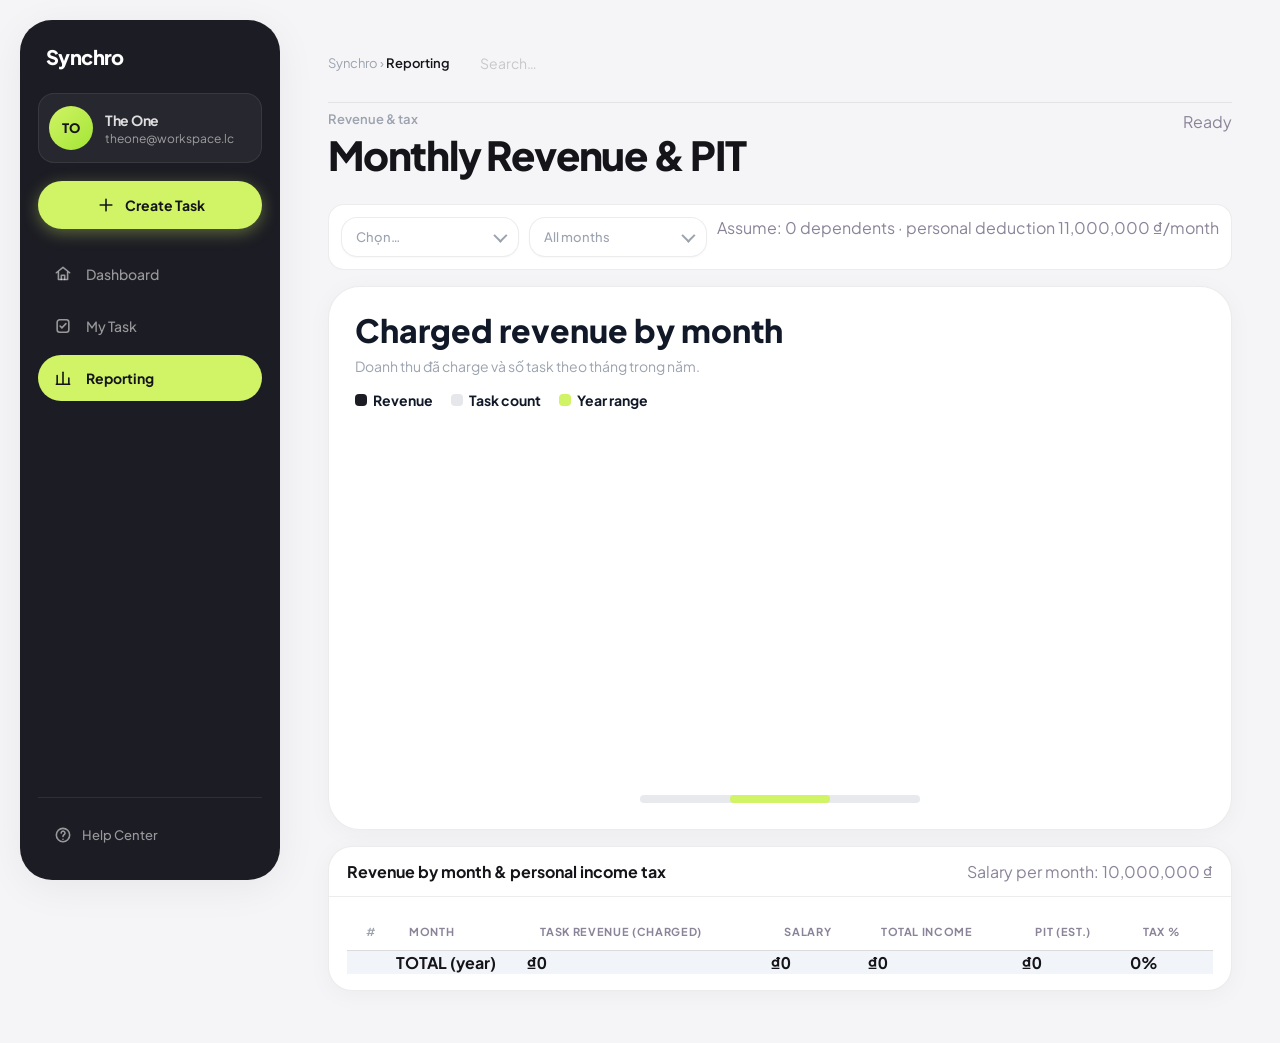
==== commit ff04d32a: "update" ====
--- a/analytics.html
+++ b/analytics.html
@@ -13,6 +13,7 @@
       rel="stylesheet"
     />
     <link rel="stylesheet" href="app-theme.css" />
+    <script src="app-icons.js"></script>
     <script src="theme.js"></script>
   </head>
   <body>
@@ -95,45 +96,66 @@
 
         <!-- Filters -->
         <div class="filters">
-          <select id="f_year"></select>
+          <select id="f_year" aria-label="Year"></select>
+          <select id="f_month" aria-label="Month">
+            <option value="">All months</option>
+            <option value="1">Tháng 1</option>
+            <option value="2">Tháng 2</option>
+            <option value="3">Tháng 3</option>
+            <option value="4">Tháng 4</option>
+            <option value="5">Tháng 5</option>
+            <option value="6">Tháng 6</option>
+            <option value="7">Tháng 7</option>
+            <option value="8">Tháng 8</option>
+            <option value="9">Tháng 9</option>
+            <option value="10">Tháng 10</option>
+            <option value="11">Tháng 11</option>
+            <option value="12">Tháng 12</option>
+          </select>
           <span class="muted"
             >Assume: 0 dependents · personal deduction 11,000,000 ₫/month</span
           >
         </div>
 
-        <section class="panel" style="margin-bottom: 16px">
-          <div class="panel-head">
+        <section class="panel performance-chart-card" style="margin-bottom: 16px">
+          <div class="performance-chart-card__head">
             <div>
-              <b>Charged revenue by month</b>
-              <div class="muted" style="font-size: 12px">Biểu đồ nến</div>
+              <b id="chartTitle">Charged revenue by month</b>
+              <p id="chartSub">
+                Doanh thu đã charge và số task theo tháng trong năm.
+              </p>
+              <div class="chart-legend">
+                <span><i class="theory"></i> Revenue</span>
+                <span><i class="practice"></i> Task count</span>
+                <span><i class="lexicon"></i> <span id="chartRangeLegend">Year range</span></span>
+              </div>
             </div>
           </div>
-          <div class="panel-body">
-            <svg
-              id="monthCandles"
-              class="chart"
-              viewBox="0 0 640 260"
-              preserveAspectRatio="xMidYMid meet"
-              role="img"
-              aria-label="Doanh thu task theo tháng"
-            ></svg>
-            <div class="chart-legend">
-              <span><i></i> Doanh thu (nến)</span>
-              <span><i class="sec"></i> Số task (cột)</span>
+          <div class="performance-chart-card__body">
+            <div class="chart-stage">
+              <svg
+                id="monthCandles"
+                class="chart chart-anim performance-chart"
+                viewBox="0 0 900 360"
+                preserveAspectRatio="xMidYMid meet"
+                role="img"
+                aria-label="Doanh thu và số task theo tháng"></svg>
             </div>
+            <div class="chart-range" aria-hidden="true"><span></span></div>
           </div>
         </section>
 
         <section class="panel">
           <div class="panel-head">
-            <b>Revenue by month & personal income tax</b>
-            <span class="muted">Salary per month: 9,600,000 ₫</span>
+            <b id="tableTitle">Revenue by month & personal income tax</b>
+            <span class="muted">Salary per month: 10,000,000 ₫</span>
           </div>
           <div class="panel-body table-wrap">
             <table>
               <thead>
                 <tr>
-                  <th>Month</th>
+                  <th class="col-stt">#</th>
+                  <th id="colPeriod">Month</th>
                   <th>Task revenue (charged)</th>
                   <th>Salary</th>
                   <th>Total income</th>
@@ -144,7 +166,8 @@
               <tbody id="tbody"></tbody>
               <tfoot>
                 <tr>
-                  <td>TOTAL (year)</td>
+                  <td></td>
+                  <td id="t_scope">TOTAL (year)</td>
                   <td class="money" id="t_rev">₫0</td>
                   <td class="money" id="t_salary">₫0</td>
                   <td class="money" id="t_total">₫0</td>
@@ -180,6 +203,7 @@
 
       function bindYearChange() {
         document.getElementById("f_year").addEventListener("change", paint);
+        document.getElementById("f_month").addEventListener("change", paint);
       }
 
       // ====== Loader helpers ======
@@ -206,7 +230,7 @@
           paint();
         } catch (e) {
           console.error(e);
-          setStatus("❌ API error: " + e.message);
+          setStatus("API error: " + e.message);
         } finally {
           setLoading(false);
         }
@@ -272,116 +296,141 @@
         return tax;
       }
 
-      /** Nến doanh thu tháng + cột số task (đã charge) */
-      function monthlyCandlestickChart(sel, seriesRev, seriesCnt, labels) {
+      /** Performance chart (same style as Dashboard) */
+      function sum(arr) {
+        return (arr || []).reduce((a, b) => a + (+b || 0), 0);
+      }
+
+      function performanceChart(sel, seriesRev, seriesCnt, labels, tipSub) {
         const svg = document.querySelector(sel);
         if (!svg) return;
-        const W = 640;
-        const H = 260;
-        const P = 36;
-        const splitY = 198;
-        const volTop = 208;
-        const volBot = H - 22;
+        const W = 900,
+          H = 360;
+        const pad = { top: 54, right: 34, bottom: 58, left: 54 };
+        const plotW = W - pad.left - pad.right;
+        const plotH = H - pad.top - pad.bottom;
         const n = seriesRev.length;
         svg.setAttribute("viewBox", `0 0 ${W} ${H}`);
         svg.innerHTML = "";
-        if (n === 0) return;
-
-        const ohlc = seriesRev.map((c, i) => {
-          const o = i > 0 ? seriesRev[i - 1] : c;
-          const h = Math.max(o, c) * 1.03 + (Math.max(o, c) === 0 ? 1 : 0);
-          const l = Math.max(0, Math.min(o, c) * 0.97);
-          return { o, c, h, l };
-        });
-        const maxH = Math.max(1, ...ohlc.map((x) => x.h));
-        const maxVol = Math.max(1, ...seriesCnt);
-
+        if (!n) return;
         const xAt = (i) =>
-          P + (n <= 1 ? (W - P * 2) / 2 : (i / (n - 1)) * (W - P * 2));
-        const yPrice = (v) => splitY - 10 - (v / maxH) * (splitY - P - 18);
-        const yVolBase = (v) => volBot - (v / maxVol) * (volBot - volTop);
-
+          pad.left + (n <= 1 ? plotW / 2 : (i / (n - 1)) * plotW);
+        const maxRev = Math.max(1, ...seriesRev);
+        const maxCnt = Math.max(1, ...seriesCnt);
+        const yRev = (v) => pad.top + plotH - (v / maxRev) * plotH * 0.82;
+        const yCnt = (v) => pad.top + plotH - (v / maxCnt) * plotH * 0.72;
+        const revPts = seriesRev.map((v, i) => ({ x: xAt(i), y: yRev(v) }));
+        const cntPts = seriesCnt.map((v, i) => ({ x: xAt(i), y: yCnt(v) }));
+        const barW = Math.max(3, Math.min(14, plotW / Math.max(18, n * 1.6)));
+        const smoothPath = (pts) => {
+          if (!pts.length) return "";
+          let d = `M ${pts[0].x} ${pts[0].y}`;
+          for (let i = 0; i < pts.length - 1; i++) {
+            const p0 = pts[i],
+              p1 = pts[i + 1],
+              midX = (p0.x + p1.x) / 2;
+            d += ` C ${midX} ${p0.y}, ${midX} ${p1.y}, ${p1.x} ${p1.y}`;
+          }
+          return d;
+        };
+        const prevRev = sum(seriesRev.slice(0, Math.floor(n / 2)));
+        const curRev = sum(seriesRev.slice(Math.floor(n / 2)));
+        const pct = Math.max(
+          -99,
+          Math.min(
+            999,
+            Math.round(prevRev ? ((curRev - prevRev) / prevRev) * 100 : 0),
+          ),
+        );
+        const hi = Math.min(
+          n - 1,
+          Math.max(
+            0,
+            seriesRev.reduce(
+              (best, v, i) => (v >= seriesRev[best] ? i : best),
+              0,
+            ),
+          ),
+        );
+        const hiPt = revPts[hi] || { x: W / 2, y: H / 2 };
+        const tipX = Math.max(pad.left + 10, Math.min(W - 234, hiPt.x - 105));
+        const tipY = Math.max(24, hiPt.y - 104);
+        const tipText = tipSub || `Charged tasks: ${sum(seriesCnt)}`;
+        svg.insertAdjacentHTML(
+          "beforeend",
+          `<defs><linearGradient id="analPerfBarPurple" x1="0" y1="0" x2="0" y2="1"><stop offset="0%" stop-color="#b8a4ff" stop-opacity=".72"/><stop offset="100%" stop-color="#b8a4ff" stop-opacity=".08"/></linearGradient><linearGradient id="analPerfBarPink" x1="0" y1="0" x2="0" y2="1"><stop offset="0%" stop-color="#f7a8c7" stop-opacity=".7"/><stop offset="100%" stop-color="#f7a8c7" stop-opacity=".08"/></linearGradient></defs>`,
+        );
         for (let g = 0; g <= 4; g++) {
-          const y = P + ((splitY - P - 18) * g) / 4;
+          const y = pad.top + (plotH * g) / 4;
           svg.insertAdjacentHTML(
             "beforeend",
-            `<line class="grid-line" x1="${P}" y1="${y}" x2="${
-              W - P
-            }" y2="${y}" />`,
+            `<line class="perf-grid" x1="${pad.left}" y1="${y}" x2="${W - pad.right}" y2="${y}" />`,
           );
         }
+        seriesCnt.forEach((v, i) => {
+          const cx = xAt(i),
+            h = Math.max(12, (v / maxCnt) * plotH * 0.82 || 12),
+            y = pad.top + plotH - h;
+          const fill =
+            i % 3 === 1
+              ? "url(#analPerfBarPink)"
+              : "url(#analPerfBarPurple)";
+          svg.insertAdjacentHTML(
+            "beforeend",
+            `<rect class="perf-bar" x="${cx - barW / 2}" y="${y}" width="${barW}" height="${h}" rx="${barW / 2}" fill="${fill}" />`,
+          );
+        });
         svg.insertAdjacentHTML(
           "beforeend",
-          `<line class="vol-axis" x1="${P}" y1="${volBot}" x2="${
-            W - P
-          }" y2="${volBot}" />`,
+          `<path class="perf-line perf-line--practice" d="${smoothPath(cntPts)}" /><path class="perf-line perf-line--theory" d="${smoothPath(revPts)}" /><circle class="perf-point perf-point--halo" cx="${hiPt.x}" cy="${hiPt.y}" r="12" /><circle class="perf-point" cx="${hiPt.x}" cy="${hiPt.y}" r="5" /><rect class="perf-tooltip" x="${tipX}" y="${tipY}" width="228" height="76" rx="22" /><text class="perf-tooltip__pct" x="${tipX + 22}" y="${tipY + 32}">${pct >= 0 ? "+" : ""}${pct}%</text><text class="perf-tooltip__sub" x="${tipX + 22}" y="${tipY + 56}">${tipText}</text>`,
         );
-
-        const slot = n <= 1 ? W - P * 2 : (W - P * 2) / (n - 1);
-        const cw = Math.min(14, slot * 0.45);
-
-        ohlc.forEach((x, i) => {
-          const cx = xAt(i);
-          const yHi = yPrice(x.h);
-          const yLo = yPrice(x.l);
-          const yO = yPrice(x.o);
-          const yC = yPrice(x.c);
-          const top = Math.min(yO, yC);
-          const bot = Math.max(yO, yC);
-          const up = x.c >= x.o;
-          const cls = up ? "candle-up" : "candle-down";
+        const step = Math.max(1, Math.ceil(labels.length / 10));
+        labels.forEach((lab, i) => {
+          if (i % step !== 0 && i !== n - 1) return;
           svg.insertAdjacentHTML(
             "beforeend",
-            `<line class="wick" x1="${cx}" y1="${yHi}" x2="${cx}" y2="${yLo}" />`,
-          );
-          const bh = Math.max(2.5, bot - top);
-          svg.insertAdjacentHTML(
-            "beforeend",
-            `<rect class="${cls}" x="${cx - cw / 2}" y="${top}" width="${cw}" height="${bh}" rx="1.5" />`,
-          );
-          const vb = yVolBase(seriesCnt[i]);
-          const vh = volBot - vb;
-          svg.insertAdjacentHTML(
-            "beforeend",
-            `<rect class="vol-bar" x="${cx - cw / 2}" y="${vb}" width="${cw}" height="${vh}" rx="1" />`,
+            `<text class="perf-label" x="${xAt(i)}" y="${H - 20}" text-anchor="middle">${lab}</text>`,
           );
         });
-
-        labels.forEach((lab, i) => {
-          const x = xAt(i);
-          svg.insertAdjacentHTML(
-            "beforeend",
-            `<text x="${x}" y="${
-              H - 5
-            }" text-anchor="middle" font-size="9" fill="#8b8499">${lab}</text>`,
-          );
-        });
+        revealChart(svg);
+      }
+
+      function revealChart(svg) {
+        if (!svg) return;
+        svg.classList.remove("in");
+        void svg.offsetWidth;
+        svg.classList.add("in");
+      }
+
+      function daysInMonth(year, month) {
+        return new Date(year, month, 0).getDate();
       }
 
       // ====== Paint ======
       function paint() {
+        try {
+          paintInner();
+        } catch (e) {
+          console.error(e);
+          setStatus("Chart error: " + (e.message || e));
+        }
+      }
+
+      function paintInner() {
         const year =
           +document.getElementById("f_year").value || new Date().getFullYear();
-        const rows = ROWS.filter(
+        const monthRaw = document.getElementById("f_month").value;
+        const month = monthRaw ? +monthRaw : 0; // 0 = all months
+        const yearRows = ROWS.filter(
           (r) => r.is_charged && yearOf(r.date) === String(year),
         );
 
-        const revByMonth = new Map();
-        const cntByMonth = new Map();
-        for (let m = 1; m <= 12; m++) {
-          revByMonth.set(m, 0);
-          cntByMonth.set(m, 0);
-        }
-        rows.forEach((r) => {
-          if (!r.date) return;
-          const dt = new Date(
-            r.date + (String(r.date).length > 10 ? "" : "T00:00:00"),
-          );
-          if (isNaN(dt)) return;
-          const m = dt.getMonth() + 1;
-          revByMonth.set(m, (revByMonth.get(m) || 0) + (+r.price || 0));
-          cntByMonth.set(m, (cntByMonth.get(m) || 0) + 1);
-        });
+        const chartTitle = document.getElementById("chartTitle");
+        const chartSub = document.getElementById("chartSub");
+        const chartRangeLegend = document.getElementById("chartRangeLegend");
+        const tableTitle = document.getElementById("tableTitle");
+        const colPeriod = document.getElementById("colPeriod");
+        const tScope = document.getElementById("t_scope");
 
         const tb = document.getElementById("tbody");
         tb.innerHTML = "";
@@ -391,20 +440,48 @@
         let sumTotal = 0;
         let sumPIT = 0;
 
-        for (let m = 1; m <= 12; m++) {
-          const rev = revByMonth.get(m) || 0;
-          const sal = SALARY_PER_MONTH;
-          const total = rev + sal;
-          const pit = calcPITMonthly(total);
-          const pct = total > 0 ? (pit / total) * 100 : 0;
-
-          sumRev += rev;
-          sumSalary += sal;
-          sumTotal += total;
-          sumPIT += pit;
-
-          const tr = document.createElement("tr");
-          tr.innerHTML = `
+        if (!month) {
+          // ===== Full year (by month) =====
+          chartTitle.textContent = "Charged revenue by month";
+          chartSub.textContent =
+            "Doanh thu đã charge và số task theo tháng trong năm.";
+          chartRangeLegend.textContent = "Year range";
+          tableTitle.textContent = "Revenue by month & personal income tax";
+          colPeriod.textContent = "Month";
+          tScope.textContent = "TOTAL (year)";
+
+          const revByMonth = new Map();
+          const cntByMonth = new Map();
+          for (let m = 1; m <= 12; m++) {
+            revByMonth.set(m, 0);
+            cntByMonth.set(m, 0);
+          }
+          yearRows.forEach((r) => {
+            if (!r.date) return;
+            const dt = new Date(
+              r.date + (String(r.date).length > 10 ? "" : "T00:00:00"),
+            );
+            if (isNaN(dt)) return;
+            const m = dt.getMonth() + 1;
+            revByMonth.set(m, (revByMonth.get(m) || 0) + (+r.price || 0));
+            cntByMonth.set(m, (cntByMonth.get(m) || 0) + 1);
+          });
+
+          for (let m = 1; m <= 12; m++) {
+            const rev = revByMonth.get(m) || 0;
+            const sal = SALARY_PER_MONTH;
+            const total = rev + sal;
+            const pit = calcPITMonthly(total);
+            const pct = total > 0 ? (pit / total) * 100 : 0;
+
+            sumRev += rev;
+            sumSalary += sal;
+            sumTotal += total;
+            sumPIT += pit;
+
+            const tr = document.createElement("tr");
+            tr.innerHTML = `
+            <td class="col-stt muted">${m}</td>
             <td>${prettyYM(year, m)}</td>
             <td class="money">${formatVND(rev)}</td>
             <td class="money">${formatVND(sal)}</td>
@@ -412,18 +489,119 @@
             <td class="money">${formatVND(pit)}</td>
             <td>${pct.toFixed(1)}%</td>
           `;
+            tb.appendChild(tr);
+          }
+
+          const revs = [];
+          const cnts = [];
+          const labs = [];
+          for (let m = 1; m <= 12; m++) {
+            revs.push(revByMonth.get(m) || 0);
+            cnts.push(cntByMonth.get(m) || 0);
+            labs.push(`T${m}`);
+          }
+          performanceChart(
+            "#monthCandles",
+            revs,
+            cnts,
+            labs,
+            `Charged tasks this year: ${sum(cnts)}`,
+          );
+        } else {
+          // ===== Single month (by day) =====
+          const label = `Tháng ${month}/${year}`;
+          chartTitle.textContent = `Charged revenue · ${label}`;
+          chartSub.textContent =
+            "Doanh thu đã charge và số task theo từng ngày trong tháng.";
+          chartRangeLegend.textContent = "Month range";
+          tableTitle.textContent = `Revenue & PIT · ${label}`;
+          colPeriod.textContent = "Period";
+          tScope.textContent = "TOTAL (month)";
+
+          const monthRows = yearRows.filter((r) => {
+            if (!r.date) return false;
+            const dt = new Date(
+              r.date + (String(r.date).length > 10 ? "" : "T00:00:00"),
+            );
+            return !isNaN(dt) && dt.getMonth() + 1 === month;
+          });
+
+          const dim = daysInMonth(year, month);
+          const revByDay = new Map();
+          const cntByDay = new Map();
+          for (let d = 1; d <= dim; d++) {
+            revByDay.set(d, 0);
+            cntByDay.set(d, 0);
+          }
+          monthRows.forEach((r) => {
+            const dt = new Date(
+              r.date + (String(r.date).length > 10 ? "" : "T00:00:00"),
+            );
+            if (isNaN(dt)) return;
+            const d = dt.getDate();
+            revByDay.set(d, (revByDay.get(d) || 0) + (+r.price || 0));
+            cntByDay.set(d, (cntByDay.get(d) || 0) + 1);
+          });
+
+          const rev = monthRows.reduce((a, r) => a + (+r.price || 0), 0);
+          const sal = SALARY_PER_MONTH;
+          const total = rev + sal;
+          const pit = calcPITMonthly(total);
+          const pct = total > 0 ? (pit / total) * 100 : 0;
+
+          sumRev = rev;
+          sumSalary = sal;
+          sumTotal = total;
+          sumPIT = pit;
+
+          const tr = document.createElement("tr");
+          tr.innerHTML = `
+            <td class="col-stt muted">1</td>
+            <td>${prettyYM(year, month)}</td>
+            <td class="money">${formatVND(rev)}</td>
+            <td class="money">${formatVND(sal)}</td>
+            <td class="money">${formatVND(total)}</td>
+            <td class="money">${formatVND(pit)}</td>
+            <td>${pct.toFixed(1)}%</td>
+          `;
           tb.appendChild(tr);
+
+          // Optional daily breakdown rows (revenue/count only — PIT is monthly)
+          let dayIdx = 2;
+          for (let d = 1; d <= dim; d++) {
+            const dRev = revByDay.get(d) || 0;
+            const dCnt = cntByDay.get(d) || 0;
+            if (!dRev && !dCnt) continue;
+            const trDay = document.createElement("tr");
+            trDay.className = "analytics-day-row";
+            trDay.innerHTML = `
+              <td class="col-stt muted">${dayIdx++}</td>
+              <td class="muted">Ngày ${String(d).padStart(2, "0")}/${String(month).padStart(2, "0")} · ${dCnt} task</td>
+              <td class="money">${formatVND(dRev)}</td>
+              <td class="muted">—</td>
+              <td class="muted">—</td>
+              <td class="muted">—</td>
+              <td class="muted">—</td>
+            `;
+            tb.appendChild(trDay);
+          }
+
+          const revs = [];
+          const cnts = [];
+          const labs = [];
+          for (let d = 1; d <= dim; d++) {
+            revs.push(revByDay.get(d) || 0);
+            cnts.push(cntByDay.get(d) || 0);
+            labs.push(String(d));
+          }
+          performanceChart(
+            "#monthCandles",
+            revs,
+            cnts,
+            labs,
+            `Charged tasks this month: ${sum(cnts)}`,
+          );
         }
-
-        const revs = [];
-        const cnts = [];
-        const labs = [];
-        for (let m = 1; m <= 12; m++) {
-          revs.push(revByMonth.get(m) || 0);
-          cnts.push(cntByMonth.get(m) || 0);
-          labs.push(prettyYM(year, m));
-        }
-        monthlyCandlestickChart("#monthCandles", revs, cnts, labs);
 
         document.getElementById("t_rev").textContent = formatVND(sumRev);
         document.getElementById("t_salary").textContent = formatVND(sumSalary);
@@ -445,5 +623,6 @@
         return _VND_FORMATTER.format(v);
       }
     </script>
+      <script src="app-ui.js"></script>
   </body>
 </html>
--- a/app-theme.css
+++ b/app-theme.css
@@ -1650,6 +1650,16 @@
   border-collapse: collapse;
 }
 
+th.col-stt,
+td.col-stt {
+  width: 3rem;
+  min-width: 2.5rem;
+  text-align: center;
+  font-variant-numeric: tabular-nums;
+  color: var(--muted);
+  font-weight: 600;
+}
+
 thead th {
   position: sticky;
   top: 0;
@@ -1974,6 +1984,148 @@
   align-items: center;
 }
 
+/* Charged switch — high contrast */
+form > .switch-field,
+#form > .switch-field {
+  display: flex;
+  flex-direction: row;
+  flex-wrap: wrap;
+  align-items: center;
+  gap: 14px;
+  min-height: 52px;
+  padding: 28px 14px 12px;
+  position: relative;
+  background: #f4f5f7;
+  border: 1px solid var(--line);
+  border-radius: var(--radius-sm);
+}
+
+.switch-field__label {
+  position: absolute;
+  top: 8px;
+  left: 14px;
+  font-size: 12px;
+  color: #6b7280;
+  font-weight: 700;
+  letter-spacing: 0.02em;
+}
+
+.switch {
+  position: relative;
+  display: inline-flex;
+  align-items: center;
+  cursor: pointer;
+  user-select: none;
+  flex-shrink: 0;
+}
+
+.switch input {
+  position: absolute;
+  opacity: 0;
+  width: 1px;
+  height: 1px;
+  margin: 0;
+  pointer-events: none;
+}
+
+.switch__ui {
+  width: 56px;
+  height: 32px;
+  border-radius: 999px;
+  background: #3f3f46;
+  border: 2px solid #18181b;
+  position: relative;
+  transition:
+    background 0.18s ease,
+    border-color 0.18s ease,
+    box-shadow 0.18s ease;
+  box-shadow: inset 0 1px 3px rgba(0, 0, 0, 0.25);
+}
+
+.switch__ui::before {
+  content: "OFF";
+  position: absolute;
+  right: 7px;
+  top: 50%;
+  transform: translateY(-50%);
+  font-size: 8px;
+  font-weight: 800;
+  letter-spacing: 0.04em;
+  color: rgba(255, 255, 255, 0.75);
+  font-family: inherit;
+  pointer-events: none;
+}
+
+.switch__ui::after {
+  content: "";
+  position: absolute;
+  top: 3px;
+  left: 3px;
+  width: 22px;
+  height: 22px;
+  border-radius: 50%;
+  background: #fff;
+  border: 1px solid rgba(0, 0, 0, 0.08);
+  box-shadow: 0 2px 8px rgba(0, 0, 0, 0.28);
+  transition: transform 0.18s ease;
+  z-index: 1;
+}
+
+.switch input:checked + .switch__ui {
+  background: var(--accent-lime, #d1f366);
+  border-color: #141419;
+  box-shadow:
+    inset 0 1px 2px rgba(255, 255, 255, 0.35),
+    0 0 0 3px rgba(209, 243, 102, 0.35);
+}
+
+.switch input:checked + .switch__ui::before {
+  content: "ON";
+  right: auto;
+  left: 8px;
+  color: #141419;
+}
+
+.switch input:checked + .switch__ui::after {
+  transform: translateX(24px);
+  background: #141419;
+  border-color: #141419;
+  box-shadow: 0 2px 8px rgba(0, 0, 0, 0.35);
+}
+
+.switch input:focus-visible + .switch__ui {
+  box-shadow: 0 0 0 4px rgba(209, 243, 102, 0.55);
+}
+
+.switch input:disabled + .switch__ui {
+  opacity: 0.72;
+  filter: grayscale(0.15);
+  cursor: not-allowed;
+}
+
+.switch:has(input:disabled) {
+  cursor: not-allowed;
+}
+
+.switch-field__state {
+  display: inline-flex;
+  align-items: center;
+  padding: 6px 12px;
+  border-radius: 999px;
+  font-size: 12px;
+  font-weight: 800;
+  letter-spacing: 0.02em;
+  color: #7f1d1d;
+  background: #fee2e2;
+  border: 1px solid #fecaca;
+}
+
+.switch-field__state.is-on {
+  color: #14532d;
+  background: rgba(209, 243, 102, 0.55);
+  border-color: var(--accent-lime-dark, #b8d94a);
+}
+
 .hint {
   font-size: 12px;
   color: #9a92a8;
@@ -2121,6 +2273,8 @@
 
 .chart-anim.in {
   animation: pop 0.35s ease 0.05s both;
+  opacity: 1;
+  transform: scale(1);
 }
 
 /* Toast */
@@ -4886,6 +5040,92 @@
   }
 }
 
+/* Shared stroke icons (.ic) */
+.ic {
+  display: inline-grid;
+  place-items: center;
+  width: 1.1em;
+  height: 1.1em;
+  flex: 0 0 auto;
+  vertical-align: -0.15em;
+  line-height: 0;
+}
+
+.ic svg {
+  width: 100%;
+  height: 100%;
+  display: block;
+  fill: none;
+  stroke: currentColor;
+  stroke-width: 1.9;
+  stroke-linecap: round;
+  stroke-linejoin: round;
+}
+
+.btn .ic,
+.btn.primary .ic,
+.shortcut-btn .ic,
+.icon-btn .ic {
+  width: 18px;
+  height: 18px;
+}
+
+.icon-btn {
+  display: inline-grid;
+  place-items: center;
+  line-height: 0;
+}
+
+.icon-btn .ic {
+  width: 20px;
+  height: 20px;
+}
+
+.topbar-search > .ic,
+.topbar-search > span.ic {
+  width: 16px;
+  height: 16px;
+  color: var(--muted);
+  flex-shrink: 0;
+}
+
+.task-kpi__icon .ic,
+.task-kpi__icon.ic {
+  width: 20px;
+  height: 20px;
+}
+
+.btn--with-ic {
+  display: inline-flex;
+  align-items: center;
+  gap: 8px;
+}
+
+a.ic-link {
+  display: inline-grid;
+  place-items: center;
+  width: 28px;
+  height: 28px;
+  border-radius: 8px;
+  color: var(--muted);
+  vertical-align: middle;
+}
+
+a.ic-link:hover {
+  color: var(--ink);
+  background: rgba(20, 20, 25, 0.05);
+}
+
+a.ic-link .ic {
+  width: 16px;
+  height: 16px;
+}
+
+.cui-date__nav .ic {
+  width: 16px;
+  height: 16px;
+}
+
 /* Sidebar SVG icon system */
 .btn-create::before {
   content: none !important;
@@ -4987,3 +5227,355 @@
 .kanban-column__title {
   background: rgba(209, 243, 102, 0.12);
 }
+
+/* ========== Custom Select & DatePicker (AppUI) ========== */
+.cui-native {
+  position: absolute !important;
+  opacity: 0 !important;
+  pointer-events: none !important;
+  width: 1px !important;
+  height: 1px !important;
+  margin: 0 !important;
+  padding: 0 !important;
+  border: 0 !important;
+  clip: rect(0 0 0 0) !important;
+  overflow: hidden !important;
+}
+
+.cui-select,
+.cui-date {
+  position: relative;
+  display: block;
+  width: 100%;
+  min-width: 0;
+}
+
+.filters .cui-select,
+.taskmail-filters .cui-select {
+  width: 100%;
+  min-width: 0;
+  flex: 1 1 148px;
+}
+
+.taskmail-filters.taskmail-filters--merged .cui-select {
+  flex: unset;
+}
+
+.dash-header__center .cui-select {
+  width: auto;
+  min-width: 200px;
+  max-width: 280px;
+}
+
+form .cui-select,
+form .cui-date,
+.panel-body .cui-select,
+.panel-body .cui-date {
+  width: 100%;
+}
+
+/* Field stack: label always above control */
+form > div,
+#form > div {
+  display: flex;
+  flex-direction: column;
+  align-items: stretch;
+  min-width: 0;
+}
+
+form > div > label,
+#form > div > label {
+  display: block;
+  width: 100%;
+  margin-bottom: 6px;
+}
+
+/* Only the select+button row is horizontal — not the whole field */
+.panel-body .inline:has(> .cui-select),
+form .inline:has(> .cui-select),
+.panel-body .inline:has(> .cui-date),
+form .inline:has(> .cui-date) {
+  display: flex;
+  flex-direction: row;
+  gap: 8px;
+  align-items: stretch;
+}
+
+.panel-body .inline:has(> .cui-select) > .cui-select,
+form .inline:has(> .cui-select) > .cui-select,
+.panel-body .inline:has(> .cui-date) > .cui-date,
+form .inline:has(> .cui-date) > .cui-date {
+  flex: 1;
+  width: auto;
+  min-width: 0;
+}
+
+.cui-select__trigger,
+.cui-date__trigger {
+  display: flex;
+  align-items: center;
+  justify-content: space-between;
+  gap: 10px;
+  width: 100%;
+  padding: 11px 14px;
+  border-radius: var(--radius-sm);
+  border: 1px solid var(--line);
+  background: #fff;
+  color: var(--ink);
+  font: inherit;
+  font-size: 13px;
+  font-weight: 600;
+  cursor: pointer;
+  text-align: left;
+  box-shadow: 0 1px 2px rgba(0, 0, 0, 0.03);
+  transition:
+    border-color 0.15s ease,
+    box-shadow 0.15s ease,
+    background 0.15s ease;
+}
+
+.cui-select--pill .cui-select__trigger {
+  border-radius: 999px;
+  padding: 10px 18px;
+  box-shadow: var(--shadow);
+}
+
+.cui-select__trigger:hover,
+.cui-date__trigger:hover {
+  border-color: rgba(20, 20, 25, 0.16);
+}
+
+.cui-select[data-cui-open="true"] .cui-select__trigger,
+.cui-date[data-cui-open="true"] .cui-date__trigger,
+.cui-select__trigger:focus-visible,
+.cui-date__trigger:focus-visible {
+  outline: none;
+  border-color: var(--accent-lime-dark);
+  box-shadow: 0 0 0 4px rgba(209, 243, 102, 0.25);
+}
+
+.cui-select.is-disabled .cui-select__trigger,
+.cui-date.is-disabled .cui-date__trigger,
+.cui-select__trigger:disabled,
+.cui-date__trigger:disabled {
+  opacity: 0.55;
+  cursor: not-allowed;
+  background: #f8f8fa;
+}
+
+.cui-select.is-empty .cui-select__label,
+.cui-date.is-empty .cui-date__label {
+  color: var(--muted);
+  font-weight: 500;
+}
+
+.cui-select__label,
+.cui-date__label {
+  flex: 1;
+  min-width: 0;
+  overflow: hidden;
+  text-overflow: ellipsis;
+  white-space: nowrap;
+}
+
+.cui-select__chev {
+  width: 10px;
+  height: 10px;
+  flex-shrink: 0;
+  border-right: 2px solid #9ca3af;
+  border-bottom: 2px solid #9ca3af;
+  transform: rotate(45deg) translateY(-2px);
+  transition: transform 0.15s ease;
+}
+
+.cui-select[data-cui-open="true"] .cui-select__chev {
+  transform: rotate(225deg) translateY(-1px);
+}
+
+.cui-date__trigger .ic {
+  width: 18px;
+  height: 18px;
+  color: #9ca3af;
+  flex-shrink: 0;
+}
+
+.cui-select__panel,
+.cui-date__panel {
+  background: #fff;
+  border: 1px solid var(--line);
+  border-radius: 18px;
+  box-shadow: 0 16px 48px rgba(0, 0, 0, 0.12);
+  padding: 8px;
+  max-height: min(320px, 70vh);
+  overflow: auto;
+}
+
+.cui-date__panel {
+  width: 308px;
+  max-width: calc(100vw - 16px);
+  padding: 14px;
+  max-height: none;
+  overflow: visible;
+}
+
+.cui-select__option {
+  display: flex;
+  align-items: center;
+  width: 100%;
+  padding: 10px 12px;
+  border: 0;
+  border-radius: 12px;
+  background: transparent;
+  color: var(--ink);
+  font: inherit;
+  font-size: 13px;
+  font-weight: 500;
+  text-align: left;
+  cursor: pointer;
+  transition: background 0.12s ease;
+}
+
+.cui-select__option:hover:not(:disabled) {
+  background: rgba(20, 20, 25, 0.04);
+}
+
+.cui-select__option.is-active,
+.cui-select__option[aria-selected="true"] {
+  background: rgba(209, 243, 102, 0.35);
+  font-weight: 700;
+}
+
+.cui-select__option:disabled {
+  opacity: 0.4;
+  cursor: not-allowed;
+}
+
+.cui-date__head {
+  display: flex;
+  align-items: center;
+  justify-content: space-between;
+  gap: 8px;
+  margin-bottom: 12px;
+}
+
+.cui-date__title {
+  font-size: 14px;
+  font-weight: 800;
+  letter-spacing: -0.02em;
+}
+
+.cui-date__nav {
+  width: 36px;
+  height: 36px;
+  border-radius: 12px;
+  border: 1px solid var(--line);
+  background: #fafafa;
+  color: var(--ink);
+  font-size: 18px;
+  line-height: 1;
+  cursor: pointer;
+  transition: background 0.12s ease;
+}
+
+.cui-date__nav:hover {
+  background: rgba(209, 243, 102, 0.35);
+}
+
+.cui-date__weekdays {
+  display: grid;
+  grid-template-columns: repeat(7, 1fr);
+  gap: 2px;
+  margin-bottom: 6px;
+}
+
+.cui-date__weekdays span {
+  text-align: center;
+  font-size: 11px;
+  font-weight: 700;
+  color: var(--muted);
+  padding: 4px 0;
+}
+
+.cui-date__grid {
+  display: grid;
+  grid-template-columns: repeat(7, 1fr);
+  gap: 4px;
+}
+
+.cui-date__day {
+  aspect-ratio: 1;
+  border: 0;
+  border-radius: 12px;
+  background: transparent;
+  color: var(--ink);
+  font: inherit;
+  font-size: 13px;
+  font-weight: 600;
+  cursor: pointer;
+  transition:
+    background 0.12s ease,
+    color 0.12s ease;
+}
+
+.cui-date__day.is-pad {
+  pointer-events: none;
+  visibility: hidden;
+}
+
+.cui-date__day:hover {
+  background: rgba(20, 20, 25, 0.05);
+}
+
+.cui-date__day.is-today {
+  box-shadow: inset 0 0 0 1.5px var(--accent-lime-dark);
+}
+
+.cui-date__day.is-selected {
+  background: var(--sidebar-bg);
+  color: #fff;
+  box-shadow: none;
+}
+
+.cui-date__day.is-selected.is-today {
+  box-shadow: none;
+}
+
+.cui-date__foot {
+  display: flex;
+  justify-content: space-between;
+  gap: 8px;
+  margin-top: 12px;
+  padding-top: 10px;
+  border-top: 1px solid var(--line);
+}
+
+.cui-date__today,
+.cui-date__clear {
+  border: 0;
+  background: transparent;
+  color: var(--ink);
+  font: inherit;
+  font-size: 12px;
+  font-weight: 700;
+  cursor: pointer;
+  padding: 6px 8px;
+  border-radius: 8px;
+}
+
+.cui-date__today:hover {
+  background: rgba(209, 243, 102, 0.4);
+}
+
+.cui-date__clear {
+  color: var(--muted);
+}
+
+.cui-date__clear:hover {
+  background: rgba(20, 20, 25, 0.05);
+  color: var(--ink);
+}
+
+tbody tr.analytics-day-row td {
+  background: #fafafa;
+  font-size: 13px;
+}
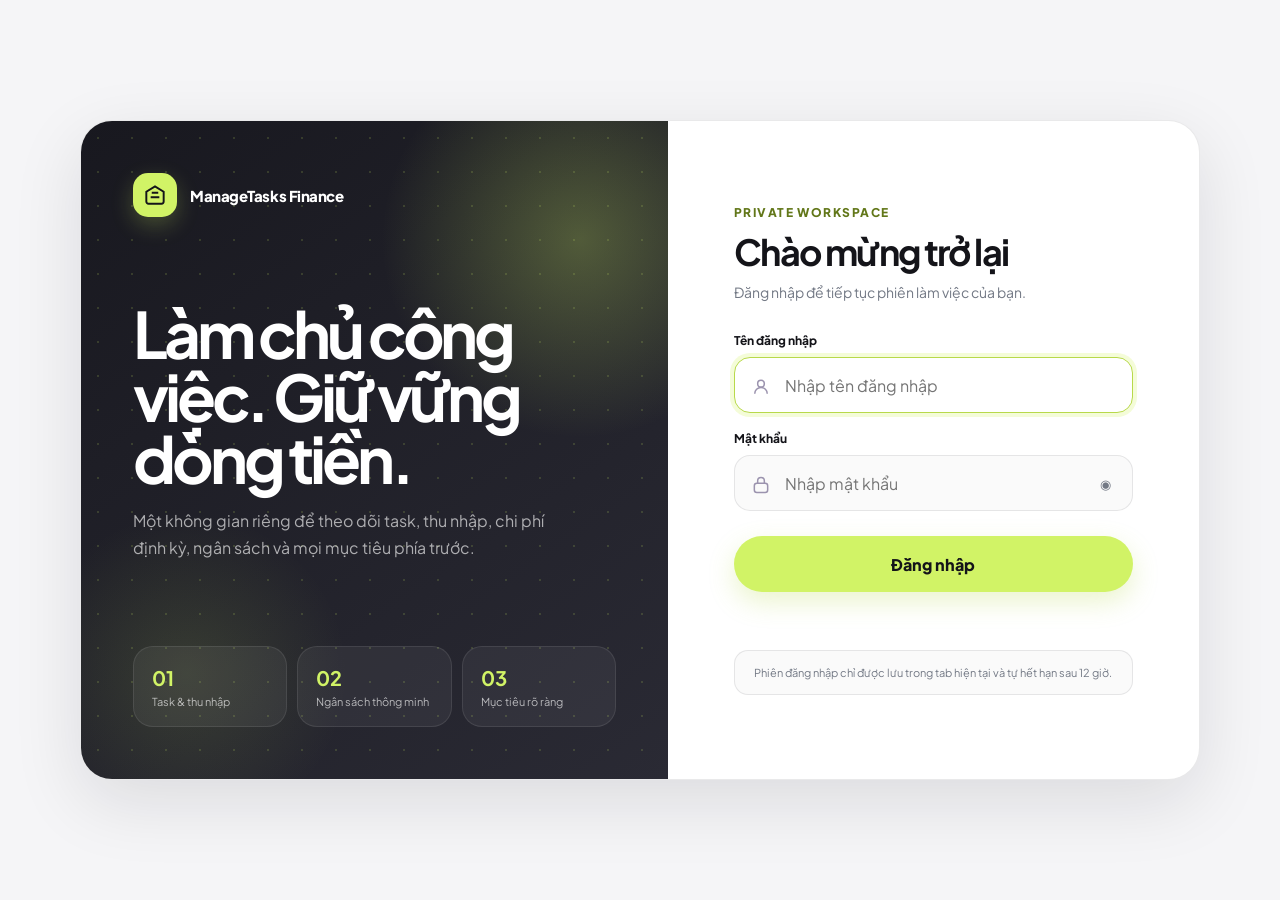
==== commit 2cc488e1: "Add files via upload" ====
--- a/analytics.html
+++ b/analytics.html
@@ -15,6 +15,8 @@
     <link rel="stylesheet" href="app-theme.css" />
     <script src="app-icons.js"></script>
     <script src="theme.js"></script>
+    <script src="setting.js"></script>
+    <script src="auth.js"></script>
   </head>
   <body>
     <div class="layout">
@@ -23,8 +25,8 @@
         <div class="side-user app-sidebar__user">
           <div class="side-user__avatar" aria-hidden="true">TO</div>
           <div class="side-user__meta">
-            <b class="side-user__name">The One</b>
-            <span class="side-user__email">theone@workspace.lc</span>
+            <b class="side-user__name" data-auth-name>The One</b>
+            <span class="side-user__email" data-auth-role>owner</span>
           </div>
         </div>
         <a href="task-new.html" class="btn-create"
@@ -49,7 +51,12 @@
                 <path d="m8.5 12 2.2 2.2 4.8-5" /></svg></span
             >My Task</a
           >
-          <a class="active" href="analytics.html"
+          <a href="finance.html"
+            ><span class="nav__ic" aria-hidden="true"
+              ><svg viewBox="0 0 24 24"><rect x="4" y="7" width="16" height="12" rx="3"/><path d="M7 7V5h10v2M15 13h3"/></svg></span
+            >Finance</a
+          >
+          <a class="active" href="analytics.html" aria-current="page"
             ><span class="nav__ic" aria-hidden="true"
               ><svg viewBox="0 0 24 24">
                 <path d="M5 19V9" />
@@ -58,8 +65,14 @@
                 <path d="M4 19.5h16" /></svg></span
             >Reporting</a
           >
+          <a href="settings.html"><span class="nav__ic" aria-hidden="true"><svg viewBox="0 0 24 24"><circle cx="12" cy="12" r="3.5" /><path d="M12 3.5v2M12 18.5v2M3.5 12h2M18.5 12h2M6 6l1.4 1.4M16.6 16.6 18 18M18 6l-1.4 1.4M7.4 16.6 6 18" /></svg></span>Settings</a>
         </nav>
         <div class="side-foot">
+          <a href="login.html" class="side-foot__link" data-auth-logout
+            ><span class="nav__ic" aria-hidden="true"
+              ><svg viewBox="0 0 24 24"><path d="M10 5H5v14h5M14 8l4 4-4 4M8 12h10"/></svg></span
+            >Logout</a
+          >
           <a href="mailto:" class="side-foot__link"
             ><span class="nav__ic" aria-hidden="true"
               ><svg viewBox="0 0 24 24">
@@ -182,13 +195,6 @@
     </div>
 
     <script>
-      // ====== CONFIG ======
-      const PROJECT_URL = "https://zuitnapveubnhjumvdnt.supabase.co";
-      const ANON_KEY =
-        "eyJhbGciOiJIUzI1NiIsInR5cCI6IkpXVCJ9.eyJpc3MiOiJzdXBhYmFzZSIsInJlZiI6Inp1aXRuYXB2ZXVibmhqdW12ZG50Iiwicm9sZSI6ImFub24iLCJpYXQiOjE3NjAxMTcwMjEsImV4cCI6MjA3NTY5MzAyMX0.rjhf7gSNaATuKCuVBYBgVA8wmUisSyTcM25Qeexj5Gg";
-      const BASE = `${PROJECT_URL}/rest/v1`;
-      const HEADERS = { apikey: ANON_KEY, Authorization: `Bearer ${ANON_KEY}` };
-
       const SALARY_PER_MONTH = 10_000_000;
       const PERSONAL_DEDUCTION = 11_000_000; // per month
 
@@ -612,11 +618,6 @@
       }
 
       // ====== Utils ======
-      const _VND_FORMATTER = new Intl.NumberFormat("vi-VN", {
-        style: "currency",
-        currency: "VND",
-        maximumFractionDigits: 0,
-      });
       function formatVND(n) {
         if (n == null || n === "") return "₫0";
         const v = +n || 0;
--- a/app-theme.css
+++ b/app-theme.css
@@ -40,6 +40,10 @@
   --sidebar-w: 260px;
 }
 
+.auth-checking body {
+  visibility: hidden;
+}
+
 *,
 *::before,
 *::after {
@@ -5408,6 +5412,32 @@
   padding: 8px;
   max-height: min(320px, 70vh);
   overflow: auto;
+  overscroll-behavior: contain;
+  -webkit-overflow-scrolling: touch;
+  scrollbar-width: thin;
+  scrollbar-color: rgba(20, 20, 25, 0.22) transparent;
+  touch-action: pan-y;
+}
+
+.cui-select__panel::-webkit-scrollbar {
+  width: 8px;
+}
+
+.cui-select__panel::-webkit-scrollbar-track {
+  margin-block: 10px;
+  background: transparent;
+}
+
+.cui-select__panel::-webkit-scrollbar-thumb {
+  border: 2px solid transparent;
+  border-radius: 999px;
+  background: rgba(20, 20, 25, 0.2);
+  background-clip: padding-box;
+}
+
+.cui-select__panel::-webkit-scrollbar-thumb:hover {
+  background: rgba(20, 20, 25, 0.34);
+  background-clip: padding-box;
 }
 
 .cui-date__panel {
@@ -5579,3 +5609,109 @@
   background: #fafafa;
   font-size: 13px;
 }
+
+/* Unified dialogs: complete, viewport-safe UI on every screen */
+body:has(dialog[open]) {
+  overflow: hidden;
+}
+
+dialog:not(.finance-dialog) {
+  width: min(560px, calc(100vw - 32px));
+  max-width: none;
+  max-height: calc(100dvh - 32px);
+  margin: auto;
+  padding: 0;
+  overflow: hidden;
+  color: var(--ink);
+  background: var(--panel-solid);
+  border: 1px solid var(--line);
+  border-radius: 24px;
+  box-shadow: 0 28px 90px rgba(20, 20, 25, 0.28);
+}
+
+dialog:not(.finance-dialog)::backdrop {
+  background: rgba(20, 20, 25, 0.58);
+  backdrop-filter: blur(6px);
+  -webkit-backdrop-filter: blur(6px);
+}
+
+.app-dialog__head,
+.app-dialog__actions,
+.export-dlg__head {
+  display: flex;
+  align-items: center;
+  justify-content: space-between;
+  gap: 12px;
+  padding: 18px 22px;
+  background: var(--panel-solid);
+}
+
+.app-dialog__head,
+.export-dlg__head {
+  border-bottom: 1px solid var(--line);
+}
+
+.app-dialog__head h3 {
+  margin: 0;
+  font-size: 18px;
+  letter-spacing: -0.025em;
+}
+
+.app-dialog__body {
+  display: grid;
+  gap: 8px;
+  padding: 22px;
+  overflow-y: auto;
+}
+
+.app-dialog__body input {
+  width: 100%;
+  min-height: 48px;
+}
+
+.app-dialog__actions {
+  justify-content: flex-end;
+  border-top: 1px solid var(--line);
+}
+
+.export-dlg__body {
+  max-height: min(62dvh, 560px);
+  overscroll-behavior: contain;
+}
+
+@media (max-width: 520px) {
+  dialog:not(.finance-dialog) {
+    width: calc(100vw - 20px);
+    max-height: calc(100dvh - 20px);
+    border-radius: 20px;
+  }
+
+  .app-dialog__head,
+  .app-dialog__body,
+  .app-dialog__actions,
+  .export-dlg__head,
+  .export-dlg__body {
+    padding: 16px;
+  }
+
+  .app-dialog__actions,
+  .export-dlg__head {
+    align-items: stretch;
+    flex-direction: column;
+  }
+
+  .app-dialog__actions .btn,
+  .export-dlg__head .toolbar,
+  .export-dlg__head .btn {
+    width: 100%;
+  }
+
+  .export-dlg__head .toolbar {
+    display: grid;
+    grid-template-columns: 1fr 1fr;
+  }
+
+  .export-dlg__head .toolbar .primary {
+    grid-column: 1 / -1;
+  }
+}
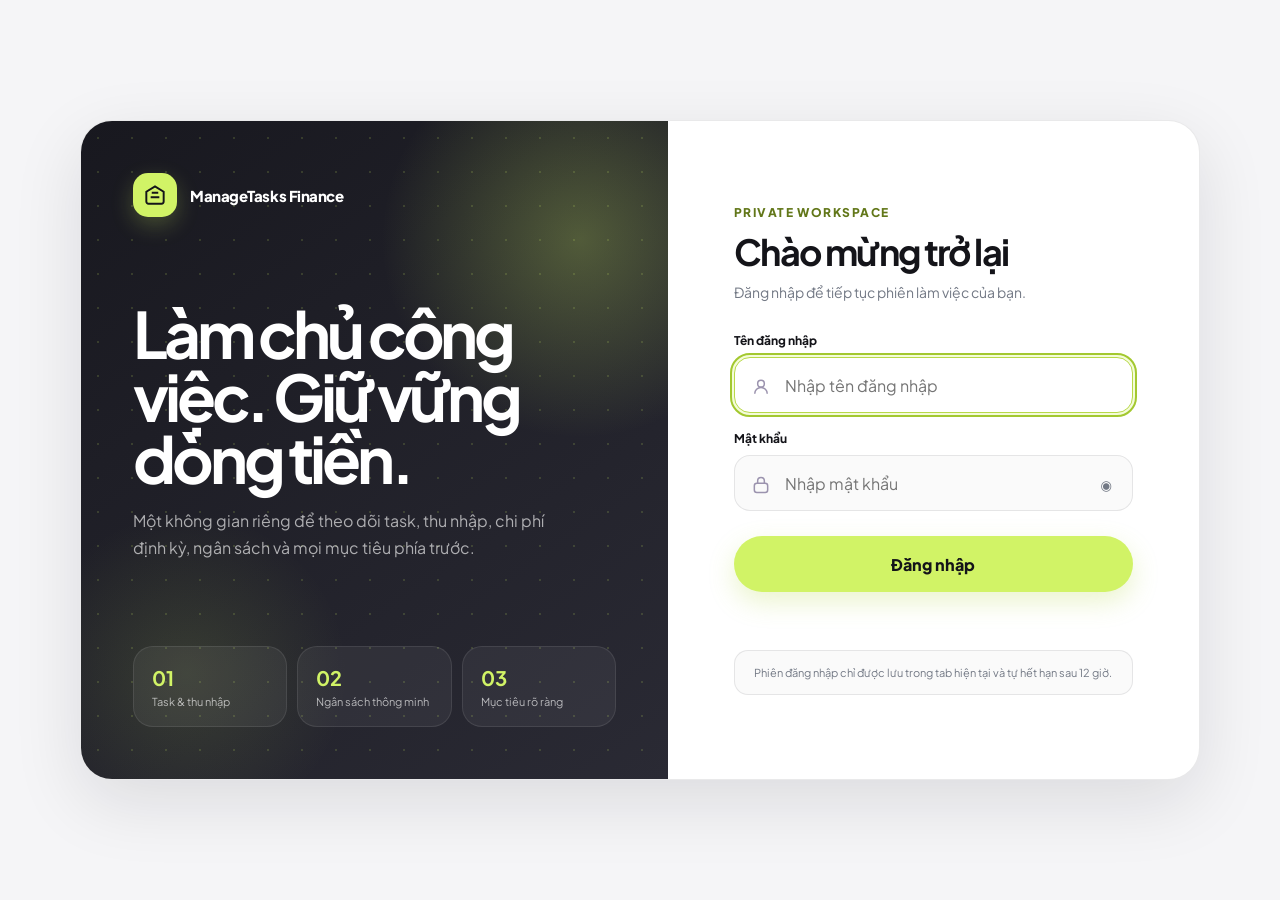
==== commit dbd09d20: "Add files via upload" ====
--- a/analytics.html
+++ b/analytics.html
@@ -17,6 +17,7 @@
     <script src="theme.js"></script>
     <script src="setting.js"></script>
     <script src="auth.js"></script>
+    <link rel="stylesheet" href="mobile-fixes.css" />
   </head>
   <body>
     <div class="layout">
@@ -625,5 +626,6 @@
       }
     </script>
       <script src="app-ui.js"></script>
+    <script src="mobile-ui.js"></script>
   </body>
 </html>
--- a/mobile-fixes.css
+++ b/mobile-fixes.css
@@ -0,0 +1,297 @@
+/* ManageTasks mobile / iOS Safari responsiveness (v2). */
+:root { --mobile-bottom-nav-height: 76px; }
+.mobile-nav-label { display: none; }
+
+/* Safari can delay taps or zoom fields <16px, shifting targets under overlays. */
+a, button, [role="button"], input[type="submit"], input[type="button"],
+select, input[type="date"], input[type="checkbox"], input[type="radio"], summary,
+.cui-select__trigger, .cui-date__trigger {
+  touch-action: manipulation;
+  -webkit-tap-highlight-color: transparent;
+}
+button, input, select, textarea { font-family: inherit; }
+button { -webkit-appearance: none; appearance: none; }
+button:disabled, [aria-disabled="true"] { cursor: not-allowed; }
+:focus-visible { outline: 2px solid var(--accent-lime-dark, #a3c830); outline-offset: 2px; }
+
+@media (max-width: 900px) {
+  html { -webkit-text-size-adjust: 100%; text-size-adjust: 100%; }
+  body { min-width: 0; }
+  .layout, .dash-main, .content, .page-head, .dash-header,
+  .app-topbar, .finance-page .app-shell, .finance-page .main,
+  .finance-view, .finance-card, .finance-grid { min-width: 0; }
+  .layout { padding: 10px 10px calc(var(--mobile-bottom-nav-height) + 28px + env(safe-area-inset-bottom, 0px)); gap: 0; }
+  .content { min-width: 0; padding: 14px; border-radius: 20px; }
+  .content--split, .content--task { width: 100%; }
+
+  /* Bottom navigation is always inside the safe area (home-indicator). */
+  .side.app-sidebar {
+    position: fixed;
+    top: auto;
+    bottom: max(8px, env(safe-area-inset-bottom, 0px));
+    left: 10px; right: 10px;
+    inset-inline: 10px;
+    width: auto;
+    max-width: none;
+    height: var(--mobile-bottom-nav-height);
+    min-height: var(--mobile-bottom-nav-height);
+    max-height: var(--mobile-bottom-nav-height);
+    padding: 7px 8px;
+    border-radius: 22px;
+    display: flex;
+    overflow: visible;
+    z-index: 100;
+    box-shadow: 0 12px 36px rgba(10,10,15,.25);
+  }
+  /* Finance's later desktop rules re-enable the profile: force its exclusion
+     from the fixed mobile dock so it cannot sit on top of the tab hit areas. */
+  .side.app-sidebar .app-sidebar__brand,
+  .side.app-sidebar .app-sidebar__user,
+  .side.app-sidebar .btn-create,
+  .side.app-sidebar .side-foot,
+  .finance-page .side.app-sidebar .side-finance-nav { display: none !important; }
+  .side.app-sidebar .app-nav {
+    display: grid;
+    grid-template-columns: repeat(5, minmax(0,1fr));
+    align-items: stretch;
+    width: 100%; height: 100%;
+    gap: 3px;
+    margin: 0;
+    flex: 1 1 auto;
+  }
+  .side.app-sidebar .app-nav a {
+    display: flex;
+    flex-direction: column;
+    align-items: center;
+    justify-content: center;
+    width: 100%;
+    min-width: 0;
+    height: 100%;
+    gap: 3px;
+    padding: 6px 2px;
+    border-radius: 16px;
+    line-height: 1.05;
+    font-size: 0;
+    text-align: center;
+  }
+  .side.app-sidebar .app-nav .nav__ic { flex: none; width: 23px; height: 23px; display: grid; place-items: center; opacity: 1; }
+  .side.app-sidebar .app-nav .nav__ic svg { width: 21px; height: 21px; }
+  .side.app-sidebar .app-nav .mobile-nav-label {
+    display: block;
+    width: 100%;
+    color: inherit;
+    font-size: clamp(9px, 2.4vw, 11px);
+    line-height: 1.2;
+    font-weight: 650;
+    letter-spacing: -.02em;
+    white-space: nowrap;
+  }
+  .side.app-sidebar .app-nav a.active .mobile-nav-label { font-weight: 800; }
+
+  /* Desktop's second navbar duplicates the mobile bottom navigation. */
+  .app-topbar .topbar-nav { display: none !important; }
+  .app-topbar, .app-topbar--dashboard {
+    display: flex;
+    flex-wrap: wrap;
+    align-items: center;
+    gap: 10px;
+    padding-bottom: 14px;
+    overflow: visible;
+  }
+  .app-topbar .topbar-brand { order: 0; width: auto; flex: 1 1 auto; min-width: 0; }
+  .app-topbar .topbar-actions {
+    order: 1;
+    display: flex;
+    width: 100%;
+    min-width: 0;
+    flex-wrap: nowrap;
+    gap: 8px;
+  }
+  .app-topbar .topbar-search { flex: 1 1 auto; width: auto; min-width: 0; min-height: 46px; }
+  .app-topbar .topbar-search input { width: 100%; }
+  .app-topbar .icon-btn { flex: 0 0 auto; width: 46px; height: 46px; }
+  .topbar-brand strong { font-size: 16px; }
+  .dash-header, .page-head { gap: 14px; }
+
+  .finance-page .main { padding: 12px 12px calc(var(--mobile-bottom-nav-height) + 30px + env(safe-area-inset-bottom, 0px)); }
+  .finance-page .app-shell { min-height: 100dvh; }
+  .finance-page .app-topbar { min-width: 0; }
+  .finance-page .finance-mobile-nav {
+    position: sticky;
+    top: max(0px, env(safe-area-inset-top, 0px));
+    z-index: 12;
+    max-width: 100%;
+    margin: 10px 0 18px;
+    padding: 5px;
+    overflow-x: auto;
+    overflow-y: hidden;
+    -webkit-overflow-scrolling: touch;
+    overscroll-behavior-x: contain;
+    touch-action: pan-x;
+    backdrop-filter: none;
+    -webkit-backdrop-filter: none;
+    scroll-snap-type: x proximity;
+  }
+  .finance-mobile-nav button {
+    min-height: 44px !important;
+    scroll-snap-align: start;
+    touch-action: manipulation;
+    font-size: 12px !important;
+  }
+  .finance-page .finance-toast { bottom: calc(var(--mobile-bottom-nav-height) + 28px + env(safe-area-inset-bottom,0px)); }
+  .finance-page .finance-loading { z-index: 60; }
+  .finance-loading.hidden { visibility: hidden; }
+}
+
+@media (max-width: 700px) {
+  .dash-header__actions {
+    display: grid;
+    grid-template-columns: 46px 46px minmax(0, 1fr);
+    align-items: center;
+    width: 100%;
+    gap: 8px;
+  }
+  .dash-header__actions > .icon-btn { width: 46px; height: 46px; }
+  .dash-header__actions > .btn { grid-column: auto; min-width: 0; width: 100%; padding-inline: 9px; }
+  .dash-header__actions, .hero-card__actions, .taskmail-tabs-actions,
+  .module-toolbar__right, .finance-topbar__actions,
+  .performance-chart-card__actions { min-width: 0; max-width: 100%; }
+  .dash-main, .finance-view, .taskmail-list, .taskmail-filters,
+  .taskmail-tabs-row, .finance-page .finance-topbar, .dash-bento { min-width: 0; }
+  .dash-header__hello, .page-head__title { overflow-wrap: break-word; }
+  .dash-header__actions .btn, .hero-card__actions .btn,
+  .toolbar .btn, .toolbar a { min-height: 44px; }
+  .taskmail-list.kanban-board { grid-template-columns: minmax(0,1fr); }
+  .grid { grid-template-columns: repeat(auto-fill, minmax(min(100%, 240px), 1fr)); }
+  .performance-tabs, .tabs, .task-view-switch {
+    max-width: 100%;
+    overflow-x: auto;
+    -webkit-overflow-scrolling: touch;
+  }
+  .finance-page .finance-kpis, .finance-page .finance-grid,
+  .finance-page .finance-grid--triple { min-width: 0; }
+  .finance-page .finance-card { min-width: 0; }
+  .finance-page .module-toolbar { gap: 12px; }
+  .finance-page .finance-table, .finance-page table { max-width: none; }
+  .finance-page .finance-card--table { overflow-x: auto; -webkit-overflow-scrolling: touch; }
+  .finance-page .finance-topbar__actions > * { min-width: 0; }
+  .finance-page .dialog-actions button, .app-dialog__actions button { min-height: 46px; }
+}
+
+@media (max-width: 600px) {
+  /* Keep modal save/cancel controls reachable when the iOS keyboard appears. */
+  dialog:not(.finance-dialog), .finance-dialog {
+    max-width: calc(100vw - 12px);
+    max-height: calc(100dvh - 12px);
+    border-radius: 18px;
+  }
+  .finance-dialog .dialog-panel,
+  dialog:not(.finance-dialog) .app-dialog__body,
+  dialog:not(.finance-dialog) .export-dlg__body {
+    -webkit-overflow-scrolling: touch;
+    overscroll-behavior-y: contain;
+  }
+  .finance-dialog .dialog-panel { max-height: calc(100dvh - 12px); }
+  .finance-dialog .dialog-head { z-index: 2; }
+  .finance-dialog .dialog-actions { z-index: 2; padding-bottom: max(16px, env(safe-area-inset-bottom,0px)); }
+  .finance-dialog .dialog-close { min-width: 44px; min-height: 44px; }
+
+  /* Native iOS selection/date sheet instead of an off-viewport JS popover. */
+  select:not(.cui-native), input[type="date"]:not(.cui-native),
+  input[type="datetime-local"], input[type="time"],
+  input[type="text"], input[type="search"], input[type="email"],
+  input[type="number"], input[type="password"], input[type="tel"],
+  textarea {
+    font-size: 16px !important;
+    max-width: 100%;
+  }
+  select:not(.cui-native), input[type="date"]:not(.cui-native) {
+    display: block;
+    width: 100%;
+    min-width: 0;
+    min-height: 46px;
+    padding: 10px 12px;
+    background-color: var(--panel-solid, #fff);
+    color: var(--ink, #141419);
+    border: 1px solid var(--line, #ddd);
+    border-radius: 13px;
+    -webkit-appearance: auto;
+    appearance: auto;
+    touch-action: manipulation;
+  }
+  /* Preserve finance styling for unenhanced native controls. */
+  .finance-page select:not(.cui-native),
+  .finance-page input[type="date"]:not(.cui-native) {
+    background-color: var(--panel-solid, #fff);
+    color: var(--ink, #141419);
+  }
+  .finance-page .transaction-date-filter { min-width: 0; width: 100%; }
+  .finance-page .transaction-date-filter input[type="date"] { flex: 1 1 auto; width: 100%; }
+  .finance-page .form-field, .finance-page .form-grid { min-width: 0; }
+  .finance-page .form-grid > * { min-width: 0; }
+  .finance-page .dialog-panel input, .finance-page .dialog-panel select { max-width: 100%; }
+  .finance-page .finance-topbar__actions { gap: 8px; }
+  .finance-page .f-btn, .finance-page .icon-action,
+  .finance-page .quick-tx-chip, .finance-page .segmented button,
+  .finance-page .type-picker button { min-height: 44px; }
+  .finance-page .finance-kpi strong { overflow-wrap: anywhere; }
+}
+
+@media (max-width: 400px) {
+  .content { padding: 12px 10px; }
+  .layout { padding-inline: 7px; }
+  .side.app-sidebar { left: 6px; right: 6px; inset-inline: 6px; border-radius: 18px; }
+  .side.app-sidebar .app-nav { gap: 2px; }
+  .side.app-sidebar .app-nav .mobile-nav-label { font-size: 9px; }
+  .finance-page .main { padding-inline: 9px; }
+  .finance-page .finance-card { padding: 14px; }
+  .finance-page .finance-topbar__actions { grid-template-columns: minmax(0,1fr) minmax(0,1fr); }
+}
+
+@media (prefers-reduced-motion: reduce) {
+  .side.app-sidebar .app-nav a, .finance-mobile-nav button { transition: none; }
+}
+
+/* Interactive chart enlargement — usable on Safari (no Fullscreen API needed). */
+.performance-chart-card.is-chart-expanded {
+  position: fixed !important;
+  z-index: 200 !important;
+  inset: max(8px, env(safe-area-inset-top, 0px)) 8px max(8px, env(safe-area-inset-bottom, 0px)) !important;
+  width: auto !important;
+  height: auto !important;
+  max-width: none !important;
+  max-height: none !important;
+  margin: 0 !important;
+  padding: 16px !important;
+  display: flex;
+  flex-direction: column;
+  overflow-y: auto;
+  -webkit-overflow-scrolling: touch;
+  background: var(--panel-solid, white);
+  box-shadow: 0 0 0 100vmax rgba(10,10,15,.67);
+}
+.performance-chart-card.is-chart-expanded .performance-chart-card__body { flex: 1; min-height: min(55dvh, 320px); }
+.performance-chart-card.is-chart-expanded .chart-stage { min-height: min(55dvh, 320px); }
+body.mobile-chart-open { overflow: hidden; }
+.chart-expand-btn { touch-action: manipulation; min-height: 42px; min-width: 42px; }
+
+/* Actual feedback for notification icons that do not have a backend handler. */
+.mobile-ui-toast {
+  position: fixed;
+  left: 50%;
+  bottom: calc(94px + env(safe-area-inset-bottom, 0px));
+  transform: translateX(-50%);
+  z-index: 250;
+  display: block;
+  width: max-content;
+  max-width: calc(100vw - 28px);
+  padding: 13px 16px;
+  border: 1px solid rgba(255,255,255,.13);
+  border-radius: 14px;
+  color: white;
+  background: #21212a;
+  font: 600 13px/1.45 "Plus Jakarta Sans",system-ui,sans-serif;
+  text-align: center;
+  box-shadow: 0 12px 40px rgba(0,0,0,.24);
+  pointer-events: none;
+}
